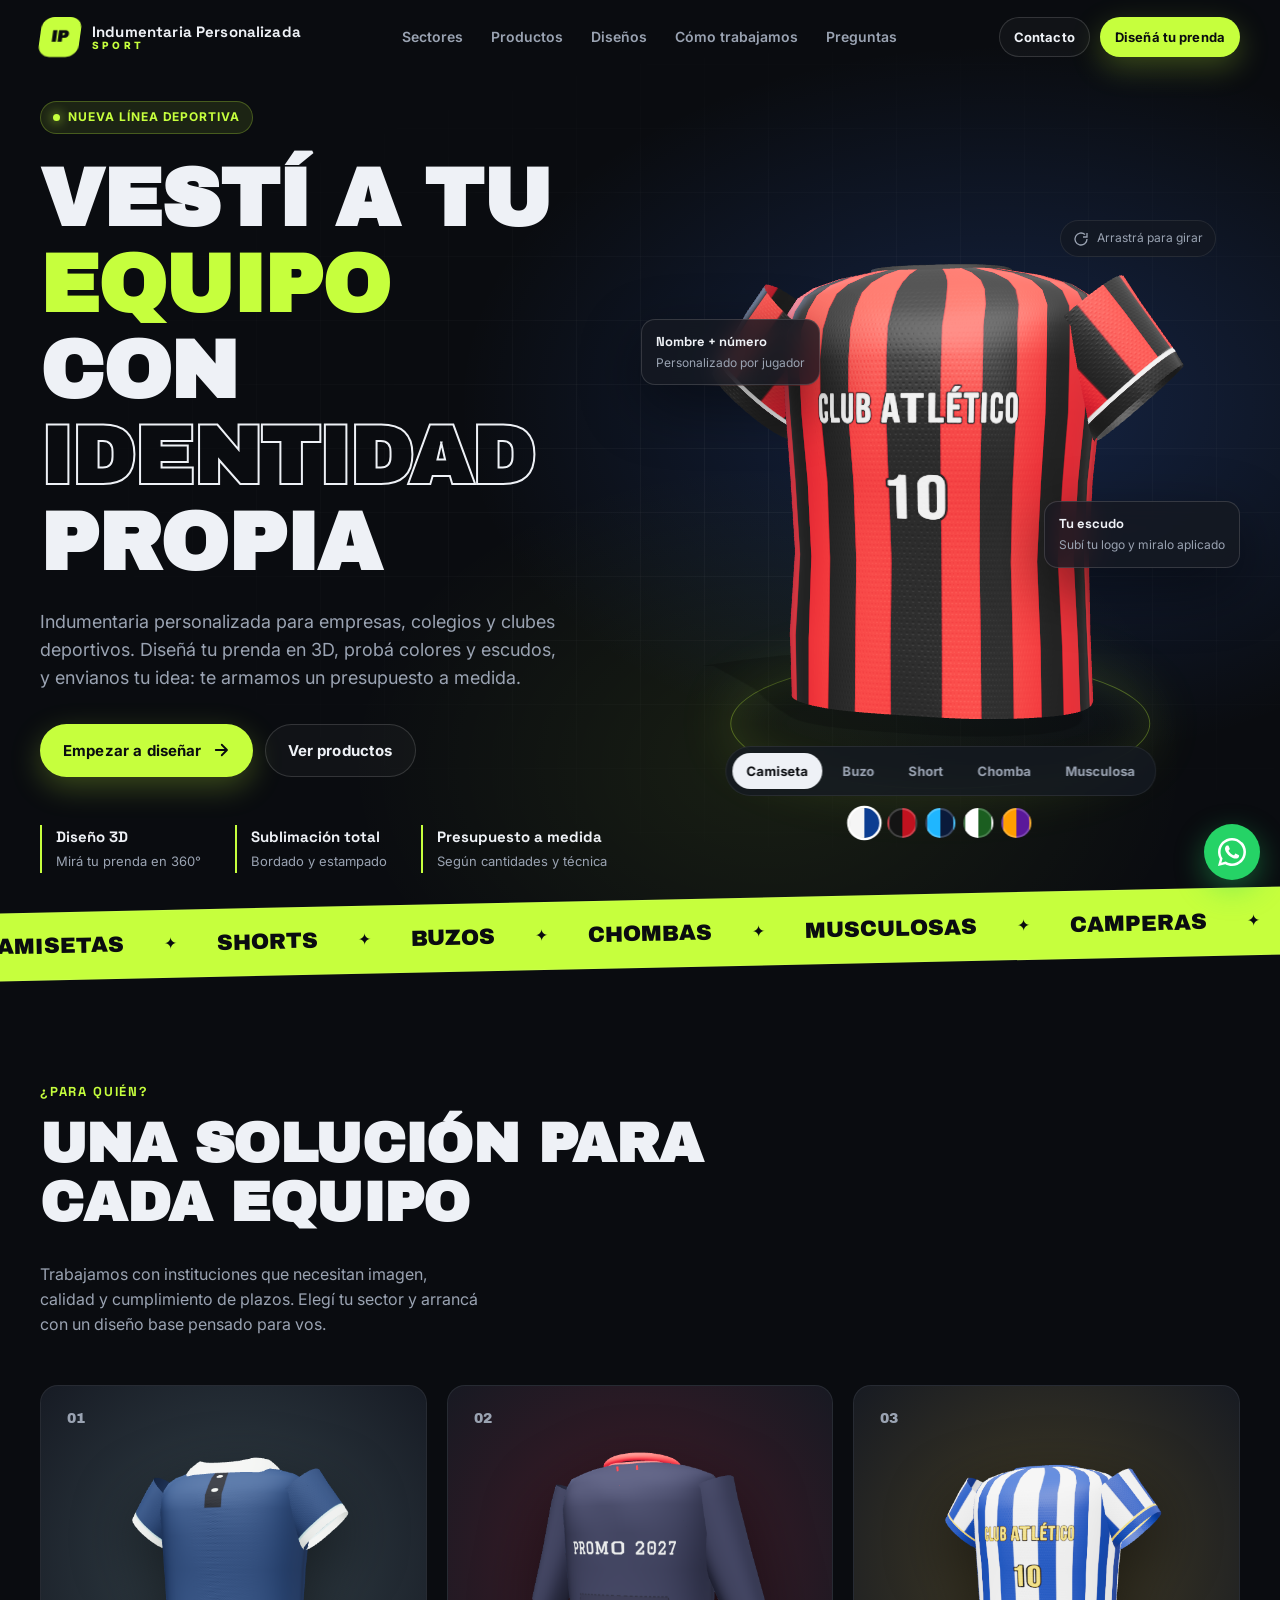
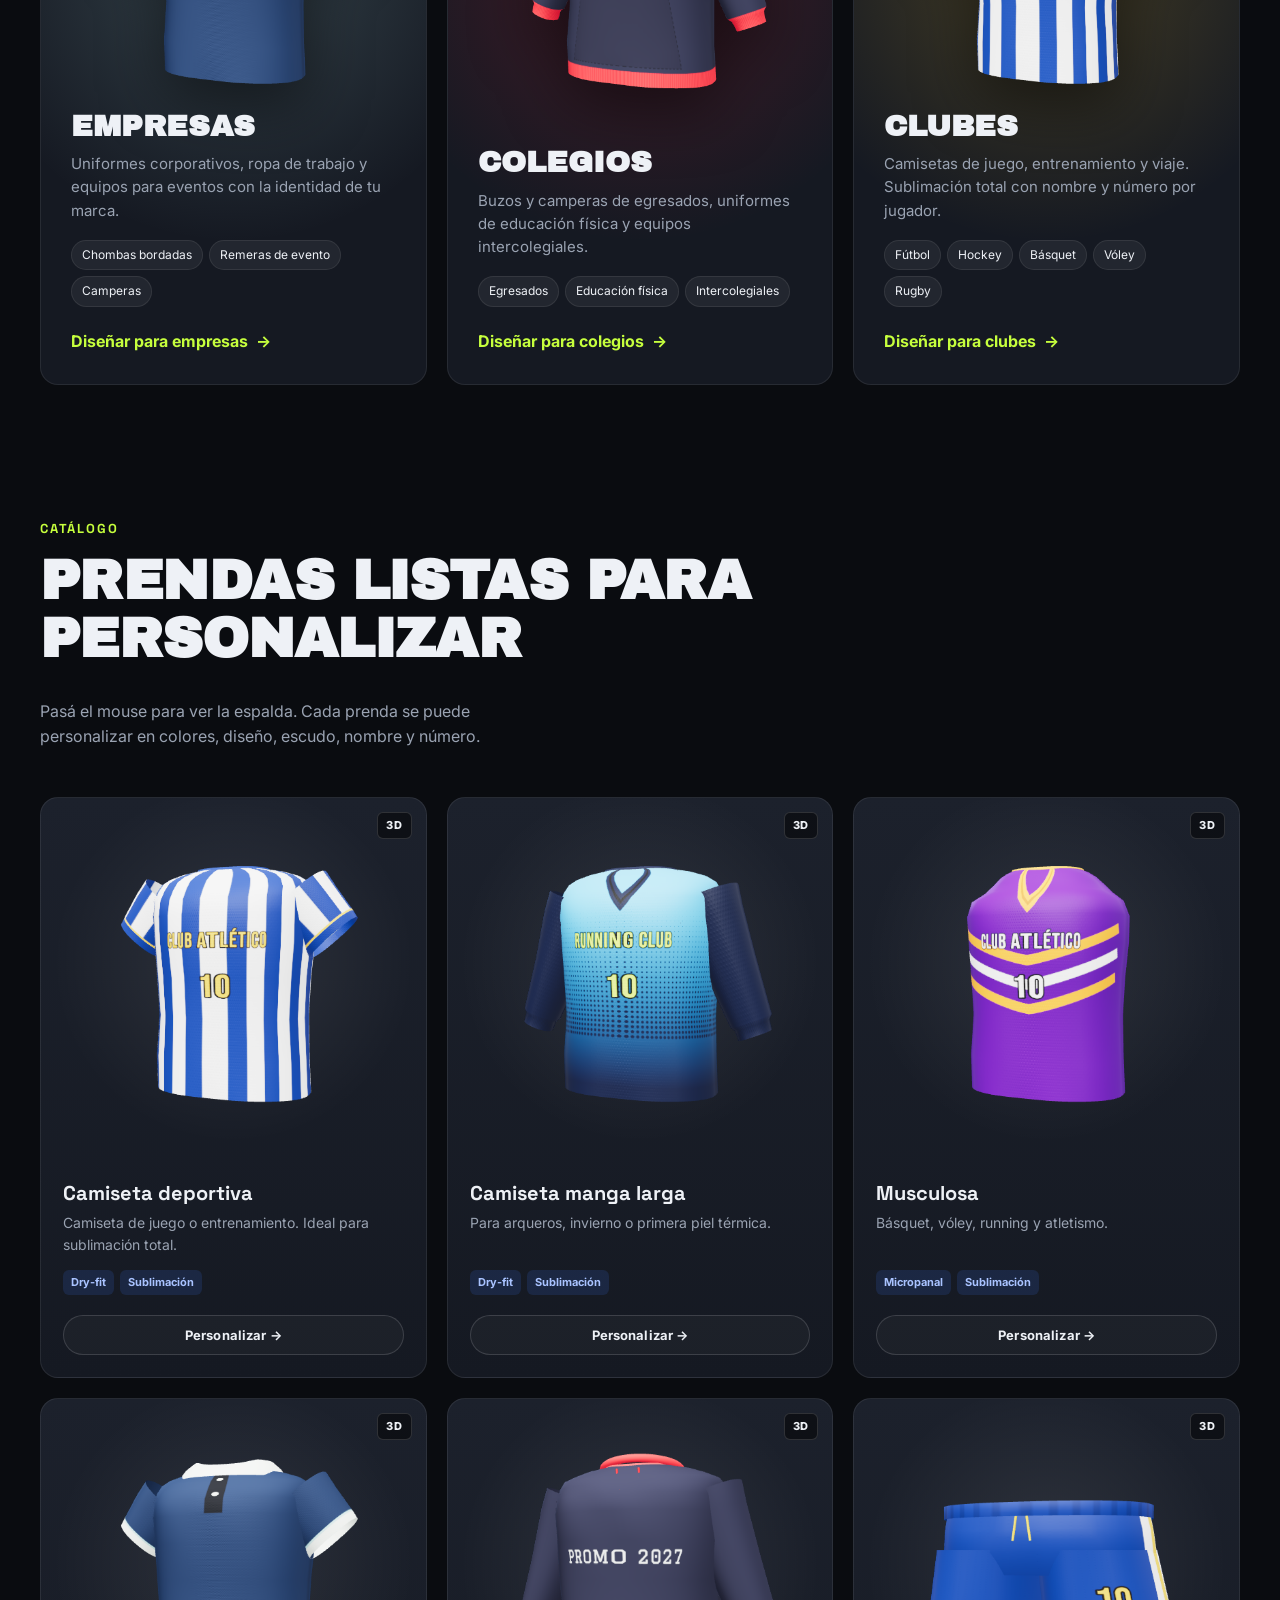
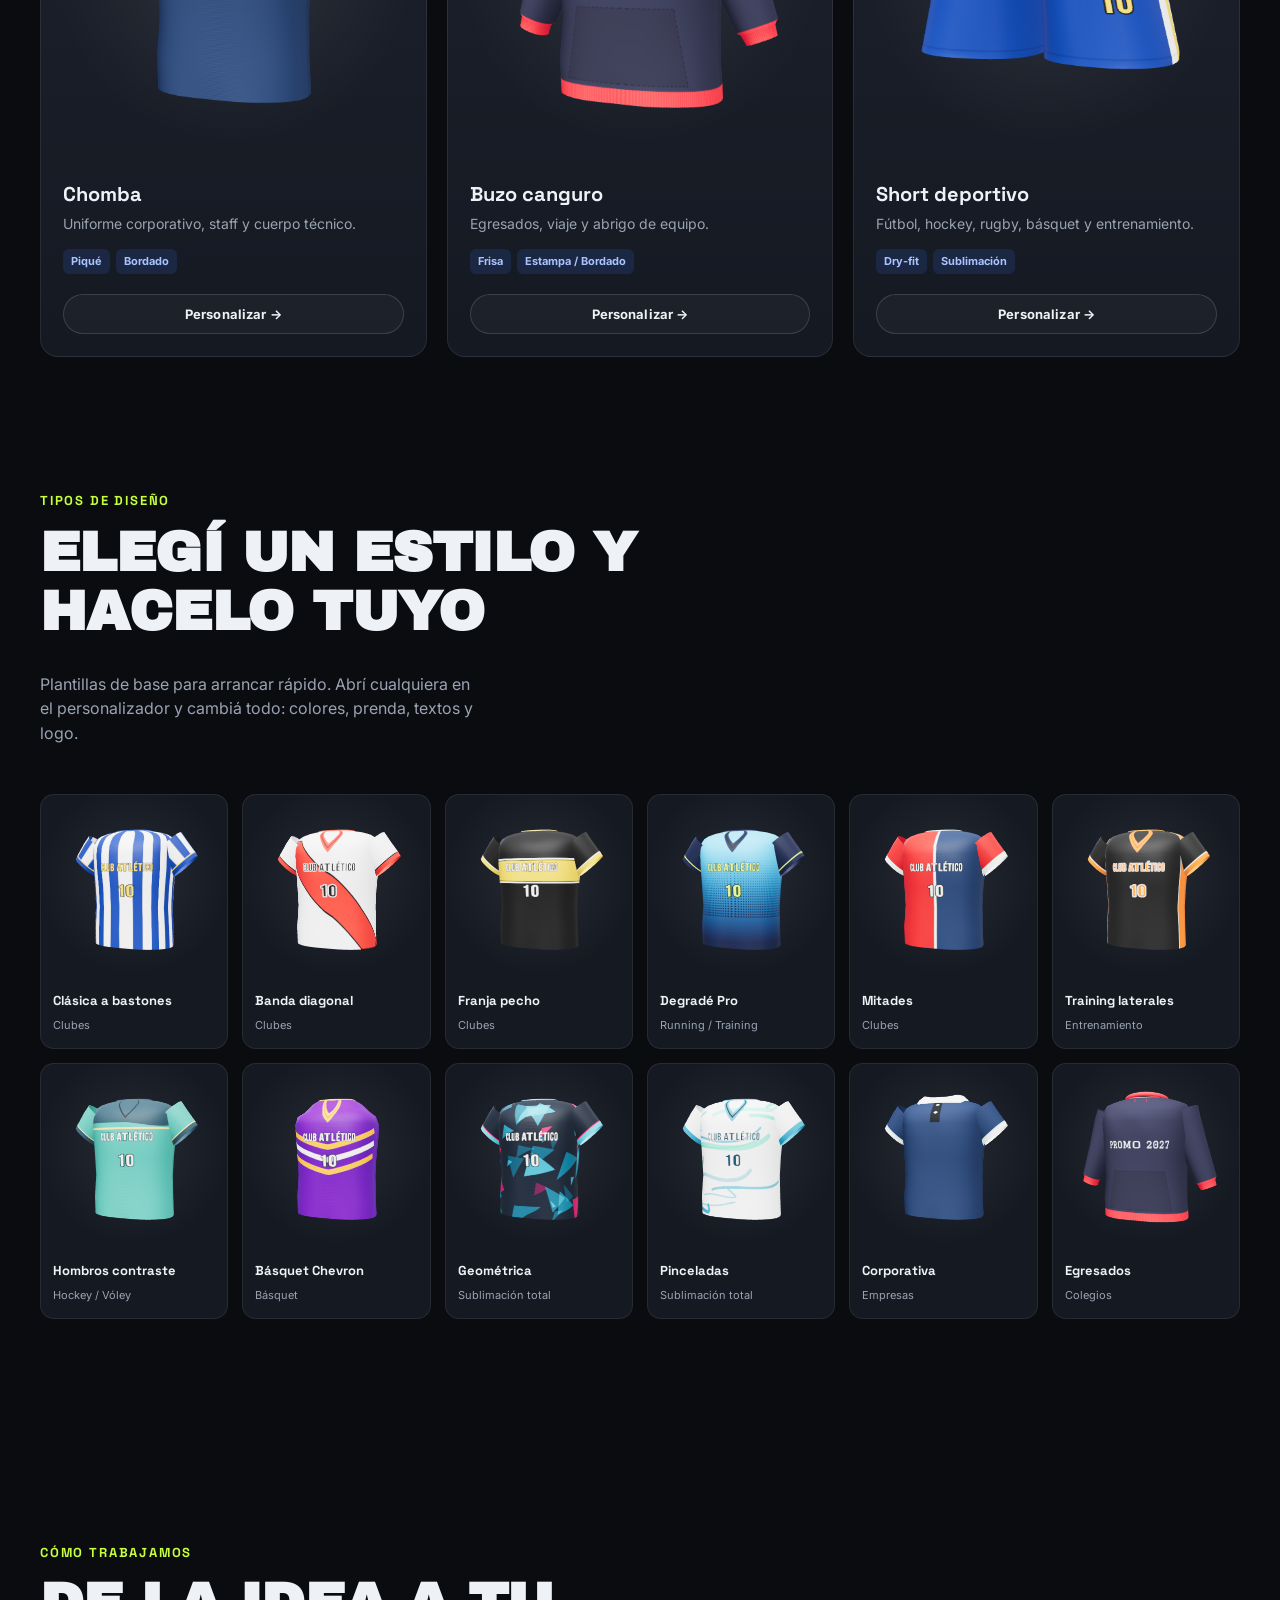
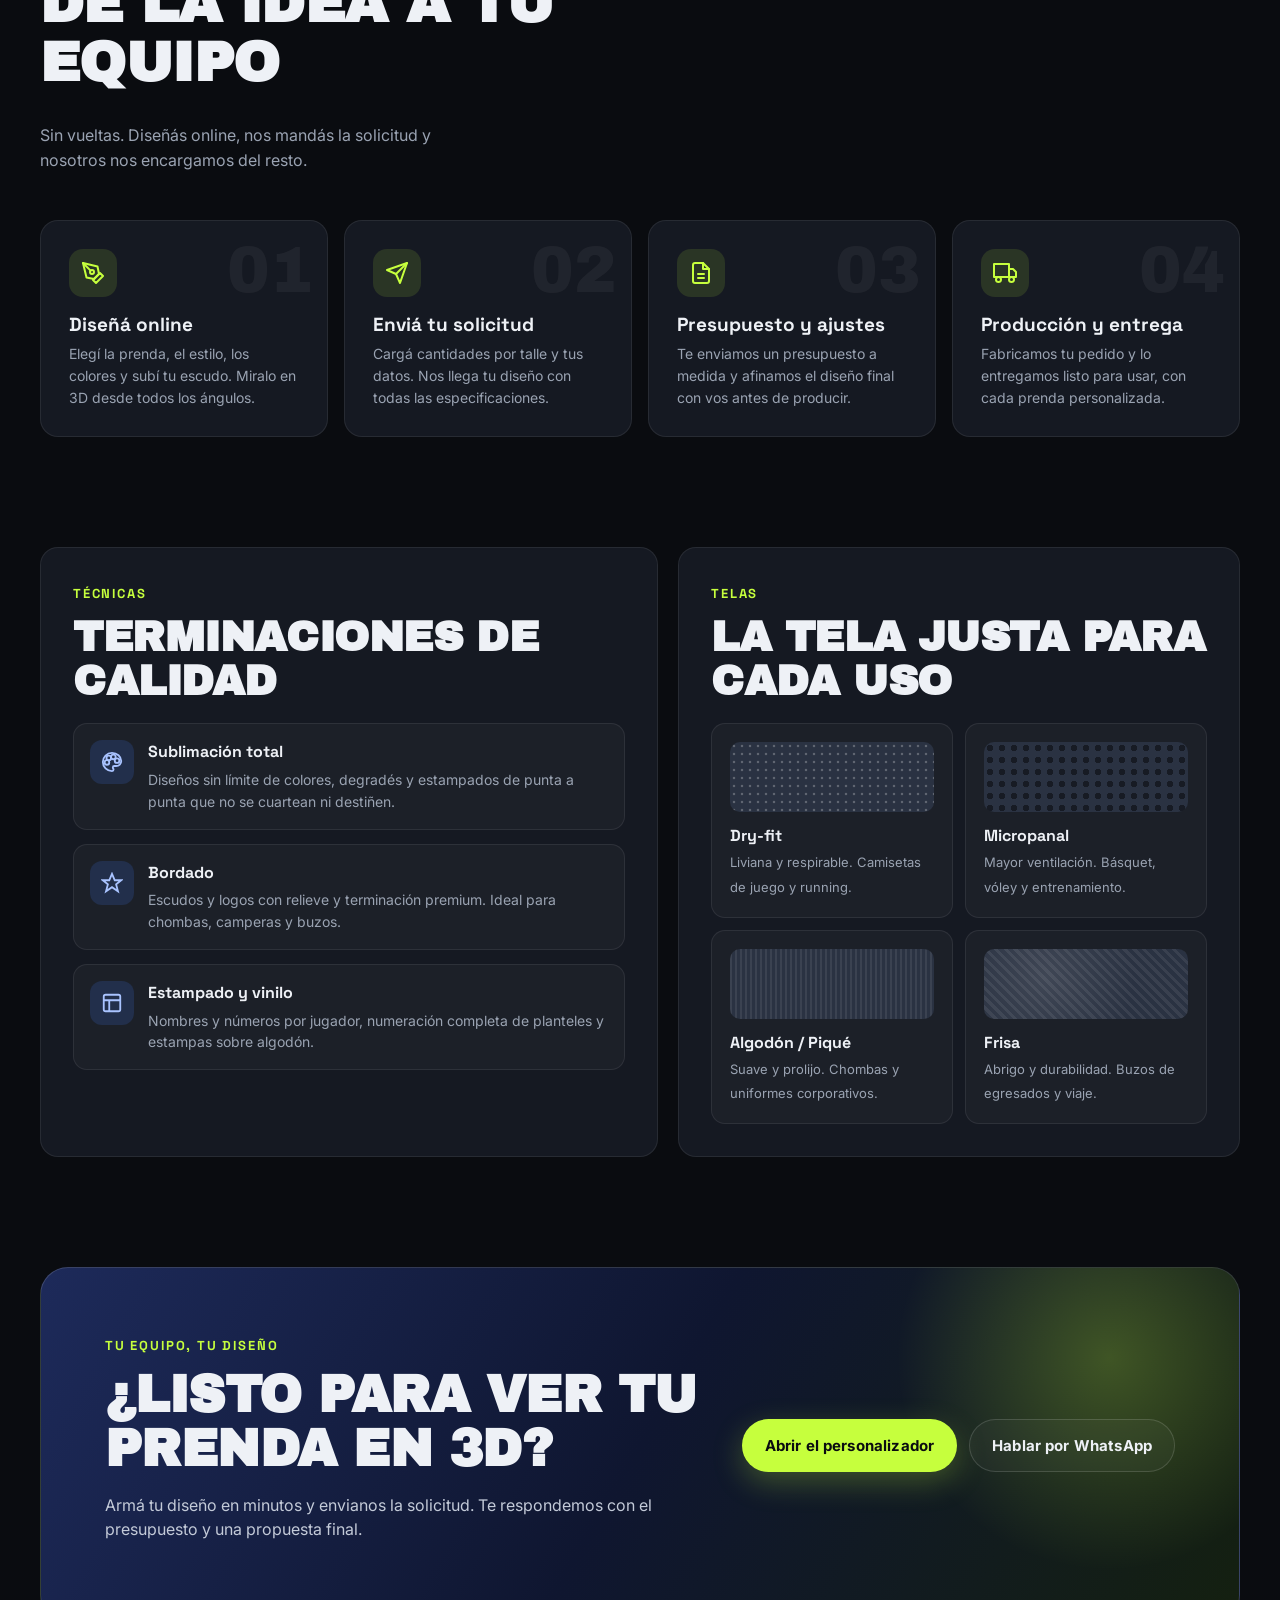
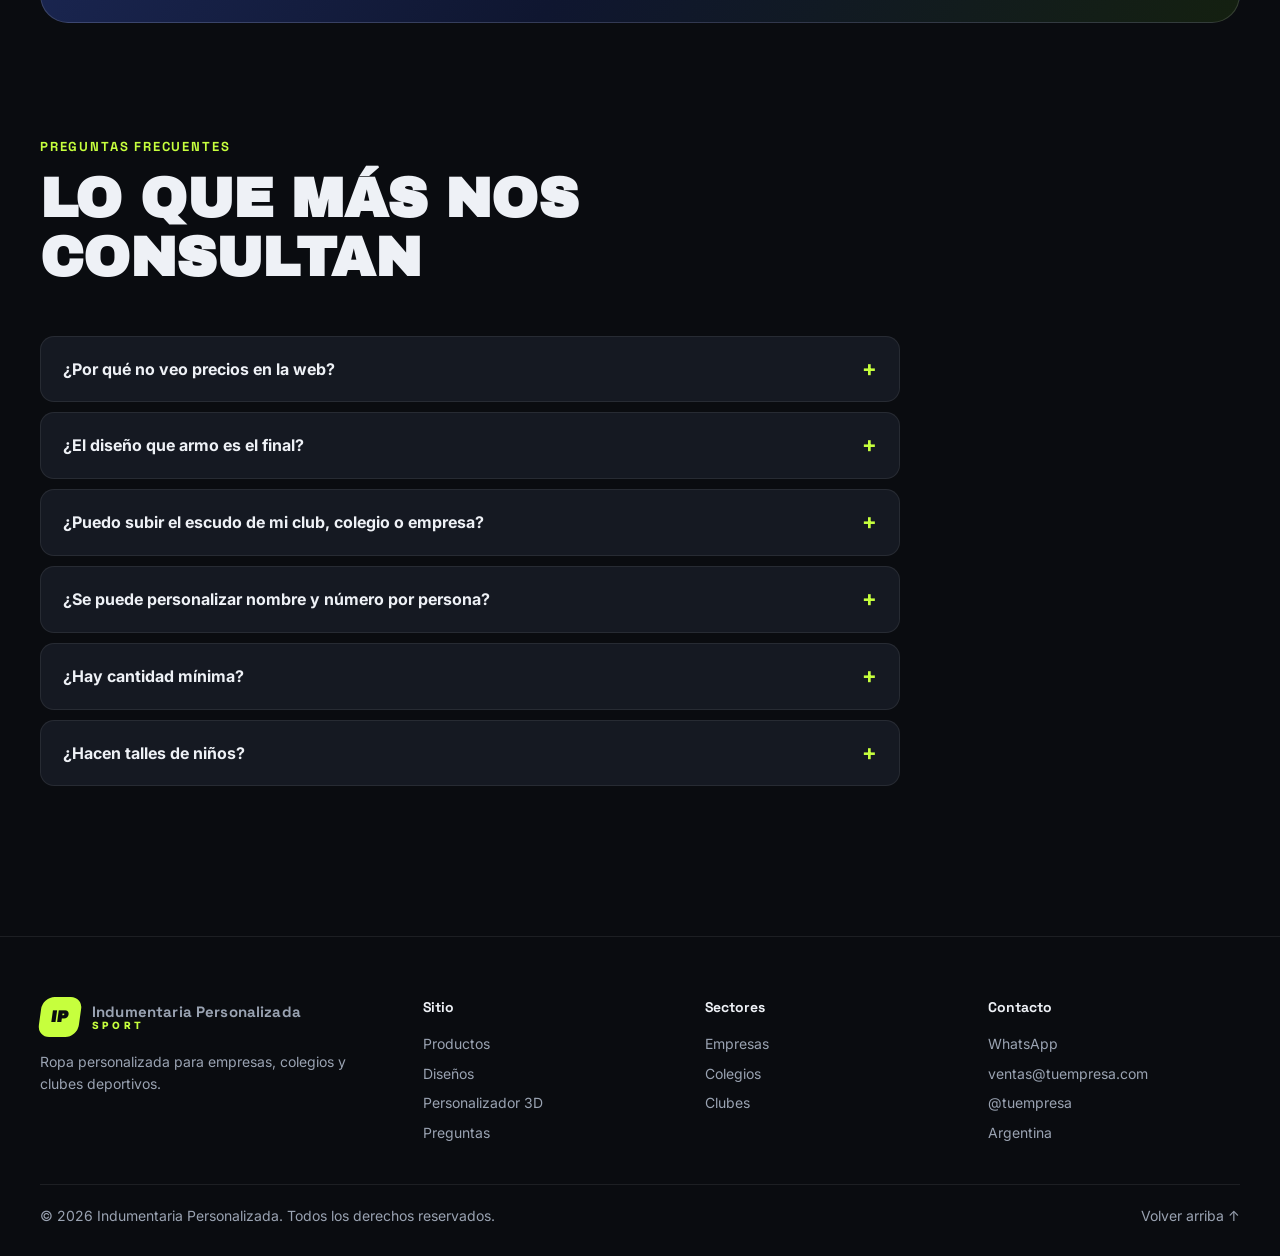
==== index.html @ b4f195c6 "Sitio web con catálogo 3D y personalizador de prendas - Portada con prenda 3D interactiva, sectores " ====
<!doctype html>
<html lang="es">
<head>
  <meta charset="utf-8">
  <meta name="viewport" content="width=device-width, initial-scale=1, viewport-fit=cover">
  <title>Indumentaria Personalizada | Ropa deportiva y corporativa a medida</title>
  <meta name="description" content="Indumentaria personalizada para empresas, colegios y clubes deportivos. Diseñá tu prenda en 3D y pedí tu presupuesto.">
  <meta name="theme-color" content="#0a0c10">
  <link rel="preconnect" href="https://fonts.googleapis.com">
  <link rel="preconnect" href="https://fonts.gstatic.com" crossorigin>
  <link href="https://fonts.googleapis.com/css2?family=Archivo+Black&family=Bebas+Neue&family=Graduate&family=Inter:wght@400;500;600;700;800&family=Playfair+Display:wght@800&family=Space+Grotesk:wght@500;700&display=swap" rel="stylesheet">
  <link rel="stylesheet" href="css/styles.css">
  <script type="importmap">
    { "imports": { "three": "./vendor/three/three.module.min.js", "three/addons/": "./vendor/three/addons/" } }
  </script>
</head>
<body>

<header class="site-header" id="top">
  <div class="container nav">
    <a href="index.html" class="brand" aria-label="Inicio">
      <span class="brand-mark" data-cfg="marcaCorta">IP</span>
      <span class="brand-text"><strong data-cfg="marca">Indumentaria Personalizada</strong><span data-cfg="linea">SPORT</span></span>
    </a>
    <nav class="nav-links" aria-label="Principal">
      <a href="#sectores">Sectores</a>
      <a href="#productos">Productos</a>
      <a href="#disenos">Diseños</a>
      <a href="#proceso">Cómo trabajamos</a>
      <a href="#faq">Preguntas</a>
    </nav>
    <div class="nav-cta">
      <a class="btn btn-ghost btn-sm" data-cfg="whatsapp-link" target="_blank" rel="noopener">Contacto</a>
      <a class="btn btn-primary btn-sm" href="personalizar.html">Diseñá tu prenda</a>
    </div>
  </div>
</header>

<main>
  <!-- HERO -->
  <section class="hero">
    <div class="container hero-grid">
      <div class="reveal">
        <span class="tag"><span class="dot"></span> Nueva línea deportiva</span>
        <h1 class="h-display">Vestí a tu <span class="hl">equipo</span> con <span class="stroke">identidad</span> propia</h1>
        <p class="lead">Indumentaria personalizada para empresas, colegios y clubes deportivos. Diseñá tu prenda en 3D, probá colores y escudos, y envianos tu idea: te armamos un presupuesto a medida.</p>
        <div class="hero-actions">
          <a class="btn btn-primary" href="personalizar.html">
            Empezar a diseñar
            <svg viewBox="0 0 24 24" fill="none" stroke="currentColor" stroke-width="2.4" stroke-linecap="round" stroke-linejoin="round"><path d="M5 12h14M13 5l7 7-7 7"/></svg>
          </a>
          <a class="btn btn-ghost" href="#productos">Ver productos</a>
        </div>
        <div class="hero-stats">
          <div><strong>Diseño 3D</strong><span>Mirá tu prenda en 360°</span></div>
          <div><strong>Sublimación total</strong><span>Bordado y estampado</span></div>
          <div><strong>Presupuesto a medida</strong><span>Según cantidades y técnica</span></div>
        </div>
      </div>

      <div class="stage reveal">
        <div class="stage-ring"></div>
        <div class="stage-canvas" id="heroStage" aria-label="Prenda en 3D. Arrastrá para girarla."></div>
        <div class="stage-hint">
          <svg width="16" height="16" viewBox="0 0 24 24" fill="none" stroke="currentColor" stroke-width="2"><path d="M21 12a9 9 0 1 1-3-6.7"/><path d="M21 3v6h-6"/></svg>
          Arrastrá para girar
        </div>
        <div class="float-card fc1"><strong>Nombre + número</strong><span>Personalizado por jugador</span></div>
        <div class="float-card fc2"><strong>Tu escudo</strong><span>Subí tu logo y miralo aplicado</span></div>
        <div class="stage-ui">
          <div class="chip-row" id="heroChips" role="tablist" aria-label="Prenda"></div>
          <div class="swatch-row" id="heroSwatches" aria-label="Combinaciones de color"></div>
        </div>
      </div>
    </div>
  </section>

  <div class="marquee" aria-hidden="true">
    <div class="marquee-track">
      <span>Camisetas</span><span>Shorts</span><span>Buzos</span><span>Chombas</span><span>Musculosas</span><span>Camperas</span><span>Uniformes</span><span>Egresados</span>
      <span>Camisetas</span><span>Shorts</span><span>Buzos</span><span>Chombas</span><span>Musculosas</span><span>Camperas</span><span>Uniformes</span><span>Egresados</span>
    </div>
  </div>

  <!-- SECTORES -->
  <section class="section" id="sectores">
    <div class="container">
      <div class="section-head reveal">
        <div>
          <span class="eyebrow">¿Para quién?</span>
          <h2 class="h-display">Una solución para cada equipo</h2>
        </div>
        <p>Trabajamos con instituciones que necesitan imagen, calidad y cumplimiento de plazos. Elegí tu sector y arrancá con un diseño base pensado para vos.</p>
      </div>
      <div class="sectors">
        <a class="sector reveal" href="personalizar.html?sector=empresa" style="--glow: rgba(168,218,220,.22)">
          <span class="num">01</span>
          <div class="sector-img" data-thumb="corporativa"></div>
          <h3>Empresas</h3>
          <p>Uniformes corporativos, ropa de trabajo y equipos para eventos con la identidad de tu marca.</p>
          <ul><li>Chombas bordadas</li><li>Remeras de evento</li><li>Camperas</li></ul>
          <span class="link">Diseñar para empresas</span>
        </a>
        <a class="sector reveal" href="personalizar.html?sector=colegio" style="--glow: rgba(239,35,60,.22)">
          <span class="num">02</span>
          <div class="sector-img" data-thumb="egresados"></div>
          <h3>Colegios</h3>
          <p>Buzos y camperas de egresados, uniformes de educación física y equipos intercolegiales.</p>
          <ul><li>Egresados</li><li>Educación física</li><li>Intercolegiales</li></ul>
          <span class="link">Diseñar para colegios</span>
        </a>
        <a class="sector reveal" href="personalizar.html?sector=club" style="--glow: rgba(242,194,48,.22)">
          <span class="num">03</span>
          <div class="sector-img" data-thumb="clasica"></div>
          <h3>Clubes</h3>
          <p>Camisetas de juego, entrenamiento y viaje. Sublimación total con nombre y número por jugador.</p>
          <ul><li>Fútbol</li><li>Hockey</li><li>Básquet</li><li>Vóley</li><li>Rugby</li></ul>
          <span class="link">Diseñar para clubes</span>
        </a>
      </div>
    </div>
  </section>

  <!-- PRODUCTOS -->
  <section class="section" id="productos" style="padding-top: 20px">
    <div class="container">
      <div class="section-head reveal">
        <div>
          <span class="eyebrow">Catálogo</span>
          <h2 class="h-display">Prendas listas para personalizar</h2>
        </div>
        <p>Pasá el mouse para ver la espalda. Cada prenda se puede personalizar en colores, diseño, escudo, nombre y número.</p>
      </div>
      <div class="products" id="productGrid"></div>
    </div>
  </section>

  <!-- DISEÑOS -->
  <section class="section" id="disenos" style="padding-top: 20px">
    <div class="container">
      <div class="section-head reveal">
        <div>
          <span class="eyebrow">Tipos de diseño</span>
          <h2 class="h-display">Elegí un estilo y hacelo tuyo</h2>
        </div>
        <p>Plantillas de base para arrancar rápido. Abrí cualquiera en el personalizador y cambiá todo: colores, prenda, textos y logo.</p>
      </div>
      <div class="templates" id="templateGrid"></div>
    </div>
  </section>

  <!-- PROCESO -->
  <section class="section" id="proceso">
    <div class="container">
      <div class="section-head reveal">
        <div>
          <span class="eyebrow">Cómo trabajamos</span>
          <h2 class="h-display">De la idea a tu equipo</h2>
        </div>
        <p>Sin vueltas. Diseñás online, nos mandás la solicitud y nosotros nos encargamos del resto.</p>
      </div>
      <div class="steps">
        <div class="step reveal">
          <div class="icon"><svg viewBox="0 0 24 24" fill="none" stroke="currentColor" stroke-width="2" stroke-linecap="round" stroke-linejoin="round"><path d="M12 19l7-7 3 3-7 7-3-3z"/><path d="M18 13l-1.5-7.5L2 2l3.5 14.5L13 18l5-5z"/><path d="M2 2l7.586 7.586"/><circle cx="11" cy="11" r="2"/></svg></div>
          <h3>Diseñá online</h3>
          <p>Elegí la prenda, el estilo, los colores y subí tu escudo. Miralo en 3D desde todos los ángulos.</p>
        </div>
        <div class="step reveal">
          <div class="icon"><svg viewBox="0 0 24 24" fill="none" stroke="currentColor" stroke-width="2" stroke-linecap="round" stroke-linejoin="round"><path d="M22 2L11 13"/><path d="M22 2l-7 20-4-9-9-4 20-7z"/></svg></div>
          <h3>Enviá tu solicitud</h3>
          <p>Cargá cantidades por talle y tus datos. Nos llega tu diseño con todas las especificaciones.</p>
        </div>
        <div class="step reveal">
          <div class="icon"><svg viewBox="0 0 24 24" fill="none" stroke="currentColor" stroke-width="2" stroke-linecap="round" stroke-linejoin="round"><path d="M14 2H6a2 2 0 0 0-2 2v16a2 2 0 0 0 2 2h12a2 2 0 0 0 2-2V8z"/><path d="M14 2v6h6M9 13h6M9 17h6"/></svg></div>
          <h3>Presupuesto y ajustes</h3>
          <p>Te enviamos un presupuesto a medida y afinamos el diseño final con vos antes de producir.</p>
        </div>
        <div class="step reveal">
          <div class="icon"><svg viewBox="0 0 24 24" fill="none" stroke="currentColor" stroke-width="2" stroke-linecap="round" stroke-linejoin="round"><rect x="1" y="3" width="15" height="13"/><path d="M16 8h4l3 3v5h-7V8z"/><circle cx="5.5" cy="18.5" r="2.5"/><circle cx="18.5" cy="18.5" r="2.5"/></svg></div>
          <h3>Producción y entrega</h3>
          <p>Fabricamos tu pedido y lo entregamos listo para usar, con cada prenda personalizada.</p>
        </div>
      </div>
    </div>
  </section>

  <!-- TÉCNICAS -->
  <section class="section" style="padding-top: 0">
    <div class="container tech">
      <div class="tech-card reveal">
        <span class="eyebrow">Técnicas</span>
        <h2 class="h-display" style="font-size: clamp(28px,3.4vw,42px); margin-top: 10px">Terminaciones de calidad</h2>
        <div class="tech-list">
          <div class="tech-item">
            <div class="ic"><svg width="22" height="22" viewBox="0 0 24 24" fill="none" stroke="currentColor" stroke-width="2"><circle cx="13.5" cy="6.5" r="2.5"/><circle cx="17.5" cy="10.5" r="2.5"/><circle cx="8.5" cy="7.5" r="2.5"/><circle cx="6.5" cy="12.5" r="2.5"/><path d="M12 2C6.5 2 2 6.5 2 12s4.5 10 10 10c.9 0 1.7-.8 1.7-1.7 0-.4-.2-.8-.4-1.1-.3-.3-.4-.7-.4-1.1 0-.9.8-1.7 1.7-1.7h2c3 0 5.5-2.5 5.5-5.5C22 6 17.5 2 12 2z"/></svg></div>
            <div><h4>Sublimación total</h4><p>Diseños sin límite de colores, degradés y estampados de punta a punta que no se cuartean ni destiñen.</p></div>
          </div>
          <div class="tech-item">
            <div class="ic"><svg width="22" height="22" viewBox="0 0 24 24" fill="none" stroke="currentColor" stroke-width="2"><path d="M12 2l3 7h7l-5.5 4.5 2 7.5L12 16.5 5.5 21l2-7.5L2 9h7z"/></svg></div>
            <div><h4>Bordado</h4><p>Escudos y logos con relieve y terminación premium. Ideal para chombas, camperas y buzos.</p></div>
          </div>
          <div class="tech-item">
            <div class="ic"><svg width="22" height="22" viewBox="0 0 24 24" fill="none" stroke="currentColor" stroke-width="2"><rect x="3" y="3" width="18" height="18" rx="2"/><path d="M3 9h18M9 21V9"/></svg></div>
            <div><h4>Estampado y vinilo</h4><p>Nombres y números por jugador, numeración completa de planteles y estampas sobre algodón.</p></div>
          </div>
        </div>
      </div>
      <div class="tech-card reveal">
        <span class="eyebrow">Telas</span>
        <h2 class="h-display" style="font-size: clamp(28px,3.4vw,42px); margin-top: 10px">La tela justa para cada uso</h2>
        <div class="fabrics">
          <div class="fabric"><div class="fx fx-dry"></div><strong>Dry-fit</strong><span>Liviana y respirable. Camisetas de juego y running.</span></div>
          <div class="fabric"><div class="fx fx-mp"></div><strong>Micropanal</strong><span>Mayor ventilación. Básquet, vóley y entrenamiento.</span></div>
          <div class="fabric"><div class="fx fx-alg"></div><strong>Algodón / Piqué</strong><span>Suave y prolijo. Chombas y uniformes corporativos.</span></div>
          <div class="fabric"><div class="fx fx-fri"></div><strong>Frisa</strong><span>Abrigo y durabilidad. Buzos de egresados y viaje.</span></div>
        </div>
      </div>
    </div>
  </section>

  <!-- CTA -->
  <section class="section" style="padding-top: 0">
    <div class="container">
      <div class="cta reveal">
        <div>
          <span class="eyebrow">Tu equipo, tu diseño</span>
          <h2 class="h-display" style="margin: 12px 0">¿Listo para ver tu prenda en 3D?</h2>
          <p>Armá tu diseño en minutos y envianos la solicitud. Te respondemos con el presupuesto y una propuesta final.</p>
        </div>
        <div class="cta-actions">
          <a class="btn btn-primary" href="personalizar.html">Abrir el personalizador</a>
          <a class="btn btn-ghost" data-cfg="whatsapp-link" target="_blank" rel="noopener">Hablar por WhatsApp</a>
        </div>
      </div>
    </div>
  </section>

  <!-- FAQ -->
  <section class="section" id="faq" style="padding-top: 0">
    <div class="container">
      <div class="section-head reveal">
        <div>
          <span class="eyebrow">Preguntas frecuentes</span>
          <h2 class="h-display">Lo que más nos consultan</h2>
        </div>
      </div>
      <div class="faq reveal">
        <details><summary>¿Por qué no veo precios en la web?</summary><p>Cada pedido es distinto: el valor depende de la prenda, la tela, la técnica (sublimación, bordado o estampa), la cantidad y los plazos. Por eso armamos un presupuesto a medida con la información que nos mandás desde el personalizador.</p></details>
        <details><summary>¿El diseño que armo es el final?</summary><p>Es una referencia visual para que veas la idea y nos la transmitas. Antes de producir, nuestro equipo prepara el diseño final y lo revisás con nosotros.</p></details>
        <details><summary>¿Puedo subir el escudo de mi club, colegio o empresa?</summary><p>Sí. Podés subir tu logo en PNG, JPG o SVG para verlo aplicado. Si tenés el archivo vectorial, envialo después junto con la solicitud para la mejor calidad.</p></details>
        <details><summary>¿Se puede personalizar nombre y número por persona?</summary><p>Sí. En la solicitud indicá las cantidades por talle y, si necesitás nombres y números individuales, contanos en los comentarios y te pedimos la lista completa.</p></details>
        <details><summary>¿Hay cantidad mínima?</summary><p>Depende de la prenda y la técnica elegida. Lo detallamos en el presupuesto según tu pedido.</p></details>
        <details><summary>¿Hacen talles de niños?</summary><p>Sí, en el personalizador podés cargar cantidades en talles infantiles y de adulto.</p></details>
      </div>
    </div>
  </section>
</main>

<footer class="site-footer">
  <div class="container">
    <div class="footer-grid">
      <div>
        <a href="index.html" class="brand" style="margin-bottom: 14px">
          <span class="brand-mark" data-cfg="marcaCorta">IP</span>
          <span class="brand-text"><strong data-cfg="marca">Indumentaria Personalizada</strong><span data-cfg="linea">SPORT</span></span>
        </a>
        <p style="max-width: 34ch">Ropa personalizada para empresas, colegios y clubes deportivos.</p>
      </div>
      <div>
        <h4>Sitio</h4>
        <ul><li><a href="#productos">Productos</a></li><li><a href="#disenos">Diseños</a></li><li><a href="personalizar.html">Personalizador 3D</a></li><li><a href="#faq">Preguntas</a></li></ul>
      </div>
      <div>
        <h4>Sectores</h4>
        <ul><li><a href="personalizar.html?sector=empresa">Empresas</a></li><li><a href="personalizar.html?sector=colegio">Colegios</a></li><li><a href="personalizar.html?sector=club">Clubes</a></li></ul>
      </div>
      <div>
        <h4>Contacto</h4>
        <ul>
          <li><a data-cfg="whatsapp-link" target="_blank" rel="noopener">WhatsApp</a></li>
          <li><a data-cfg="email-link"></a></li>
          <li><a data-cfg="instagram-link" target="_blank" rel="noopener"></a></li>
          <li data-cfg="ciudad"></li>
        </ul>
      </div>
    </div>
    <div class="footer-bottom">
      <span>© <span data-cfg="year"></span> <span data-cfg="marca"></span>. Todos los derechos reservados.</span>
      <a href="#top">Volver arriba ↑</a>
    </div>
  </div>
</footer>

<a class="wa-float" data-cfg="whatsapp-link" target="_blank" rel="noopener" aria-label="Escribinos por WhatsApp">
  <svg viewBox="0 0 24 24" fill="currentColor"><path d="M17.5 14.4c-.3-.1-1.8-.9-2-1-.3-.1-.5-.1-.7.1-.2.3-.8 1-.9 1.2-.2.2-.3.2-.6.1-.3-.1-1.3-.5-2.4-1.5-.9-.8-1.5-1.8-1.7-2.1-.2-.3 0-.5.1-.6l.4-.5c.1-.2.2-.3.3-.5.1-.2 0-.4 0-.5l-.9-2.2c-.2-.6-.5-.5-.7-.5h-.6c-.2 0-.5.1-.8.4-.3.3-1 1-1 2.5s1.1 2.9 1.2 3.1c.1.2 2.1 3.2 5.1 4.5.7.3 1.3.5 1.7.6.7.2 1.4.2 1.9.1.6-.1 1.8-.7 2-1.4.2-.7.2-1.3.2-1.4-.1-.1-.3-.2-.6-.3zM12 21.8c-1.8 0-3.5-.5-5-1.4l-.4-.2-3.7 1 1-3.6-.2-.4c-1-1.6-1.5-3.4-1.5-5.2 0-5.4 4.4-9.8 9.8-9.8 2.6 0 5.1 1 6.9 2.9 1.8 1.8 2.9 4.3 2.9 6.9 0 5.4-4.4 9.8-9.8 9.8zm8.4-18.2C18.2 1.3 15.2 0 12 0 5.4 0 0 5.4 0 12c0 2.1.6 4.2 1.6 6L0 24l6.2-1.6c1.8 1 3.8 1.5 5.8 1.5 6.6 0 12-5.4 12-12 0-3.2-1.2-6.2-3.5-8.4z"/></svg>
</a>

<script type="module" src="js/home.js"></script>
</body>
</html>
---- css/styles.css ----
/* =========================================================================
   Indumentaria Personalizada — estilos
   ========================================================================= */
:root {
  --bg: #0a0c10;
  --bg-2: #10131a;
  --surface: #151922;
  --surface-2: #1c212c;
  --line: rgba(255, 255, 255, 0.08);
  --line-2: rgba(255, 255, 255, 0.14);
  --text: #eef1f6;
  --muted: #9aa3b2;
  --accent: #c6ff3d;
  --accent-ink: #0a0c10;
  --blue: #3d7bff;
  --radius: 18px;
  --radius-sm: 10px;
  --shadow: 0 20px 60px rgba(0, 0, 0, 0.45);
  --font: 'Inter', system-ui, -apple-system, Segoe UI, Roboto, sans-serif;
  --display: 'Archivo Black', 'Inter', sans-serif;
  --grot: 'Space Grotesk', 'Inter', sans-serif;
  color-scheme: dark;
}

* { box-sizing: border-box; }
html { scroll-behavior: smooth; }
body {
  margin: 0;
  font-family: var(--font);
  background: var(--bg);
  color: var(--text);
  font-size: 16px;
  line-height: 1.55;
  -webkit-font-smoothing: antialiased;
}
img { max-width: 100%; display: block; }
a { color: inherit; text-decoration: none; }
button { font: inherit; color: inherit; cursor: pointer; }
input, select, textarea { font: inherit; color: inherit; }
:focus-visible { outline: 2px solid var(--accent); outline-offset: 3px; border-radius: 6px; }

.container { width: min(1200px, 100% - 40px); margin-inline: auto; }

/* ---------- Botones ---------- */
.btn {
  display: inline-flex; align-items: center; justify-content: center; gap: 10px;
  padding: 14px 22px; border-radius: 999px; border: 1px solid transparent;
  font-weight: 700; font-size: 15px; letter-spacing: 0.01em;
  transition: transform .2s ease, background .2s ease, border-color .2s ease, box-shadow .2s;
  white-space: nowrap;
}
.btn:hover { transform: translateY(-2px); }
.btn-primary { background: var(--accent); color: var(--accent-ink); box-shadow: 0 10px 30px rgba(198, 255, 61, 0.25); }
.btn-primary:hover { box-shadow: 0 14px 40px rgba(198, 255, 61, 0.38); }
.btn-ghost { border-color: var(--line-2); background: rgba(255, 255, 255, 0.03); }
.btn-ghost:hover { border-color: rgba(255, 255, 255, 0.35); }
.btn-sm { padding: 9px 14px; font-size: 13px; }
.btn-block { width: 100%; }
.btn svg { width: 18px; height: 18px; }

.tag {
  display: inline-flex; align-items: center; gap: 8px;
  padding: 6px 12px; border-radius: 999px; font-size: 12px; font-weight: 700;
  letter-spacing: .08em; text-transform: uppercase;
  background: rgba(198, 255, 61, 0.1); color: var(--accent); border: 1px solid rgba(198, 255, 61, 0.25);
}
.tag .dot { width: 7px; height: 7px; border-radius: 50%; background: var(--accent); box-shadow: 0 0 12px var(--accent); }

.eyebrow { font-family: var(--grot); font-weight: 700; letter-spacing: .14em; text-transform: uppercase; font-size: 13px; color: var(--accent); }
h1, h2, h3 { margin: 0; line-height: 1.05; }
.h-display { font-family: var(--display); text-transform: uppercase; letter-spacing: -0.01em; }
.section { padding: 110px 0; position: relative; }
.section-head { display: flex; justify-content: space-between; align-items: end; gap: 30px; margin-bottom: 48px; flex-wrap: wrap; }
.section-head h2 { font-size: clamp(32px, 4.4vw, 56px); margin-top: 12px; max-width: 20ch; }
.section-head p { color: var(--muted); max-width: 44ch; margin: 0; }

/* ---------- Header ---------- */
.site-header {
  position: fixed; inset: 0 0 auto 0; z-index: 50;
  transition: background .3s, border-color .3s, backdrop-filter .3s;
  border-bottom: 1px solid transparent;
}
.site-header.scrolled { background: rgba(10, 12, 16, 0.78); backdrop-filter: blur(14px); border-color: var(--line); }
.nav { display: flex; align-items: center; justify-content: space-between; height: 74px; gap: 20px; }
.brand { display: flex; align-items: center; gap: 12px; font-weight: 800; }
.brand-mark {
  width: 40px; height: 40px; border-radius: 12px; display: grid; place-items: center;
  background: var(--accent); color: var(--accent-ink); font-family: var(--display); font-size: 16px;
  transform: skewX(-8deg);
}
.brand-text { display: flex; flex-direction: column; line-height: 1.05; }
.brand-text strong { font-family: var(--grot); font-size: 15px; letter-spacing: .01em; }
.brand-text span { font-size: 10px; letter-spacing: .32em; color: var(--accent); font-weight: 800; }
.nav-links { display: flex; gap: 28px; font-size: 14px; font-weight: 600; color: var(--muted); }
.nav-links a { transition: color .2s; }
.nav-links a:hover { color: var(--text); }
.nav-cta { display: flex; gap: 10px; align-items: center; }
.menu-btn { display: none; background: none; border: 1px solid var(--line-2); border-radius: 10px; width: 42px; height: 42px; }

/* ---------- Hero ---------- */
.hero {
  min-height: 100vh; padding-top: 74px; position: relative; overflow: hidden;
  display: flex; align-items: center;
  background:
    radial-gradient(900px 600px at 78% 45%, rgba(61, 123, 255, 0.22), transparent 60%),
    radial-gradient(700px 500px at 60% 85%, rgba(198, 255, 61, 0.08), transparent 60%),
    var(--bg);
}
.hero::before {
  content: ''; position: absolute; inset: 0; pointer-events: none;
  background-image: linear-gradient(var(--line) 1px, transparent 1px), linear-gradient(90deg, var(--line) 1px, transparent 1px);
  background-size: 64px 64px; mask-image: radial-gradient(ellipse at 65% 50%, #000 10%, transparent 70%);
  opacity: .5;
}
.hero-grid { display: grid; grid-template-columns: 1fr 1.05fr; gap: 30px; align-items: center; position: relative; }
.hero h1 { font-size: clamp(44px, 6.4vw, 92px); margin: 22px 0; }
.hero h1 .stroke { -webkit-text-stroke: 2px var(--text); color: transparent; }
.hero h1 .hl { color: var(--accent); }
.hero p.lead { font-size: 18px; color: var(--muted); max-width: 48ch; margin: 0 0 32px; }
.hero-actions { display: flex; gap: 12px; flex-wrap: wrap; }
.hero-stats { display: flex; gap: 34px; margin-top: 48px; flex-wrap: wrap; }
.hero-stats div { border-left: 2px solid var(--accent); padding-left: 14px; }
.hero-stats strong { display: block; font-family: var(--grot); font-size: 15px; }
.hero-stats span { color: var(--muted); font-size: 13px; }

.stage { position: relative; height: min(78vh, 720px); min-height: 460px; }
.stage-canvas { position: absolute; inset: 0; cursor: grab; }
.stage-canvas:active { cursor: grabbing; }
.stage-ring {
  position: absolute; left: 50%; bottom: 7%; width: 70%; aspect-ratio: 3.2; transform: translateX(-50%);
  border-radius: 50%; border: 1px solid rgba(198, 255, 61, 0.35);
  box-shadow: 0 0 60px rgba(198, 255, 61, 0.15), inset 0 0 40px rgba(198, 255, 61, 0.1);
  pointer-events: none;
}
.stage-ui {
  position: absolute; left: 50%; bottom: 0; transform: translateX(-50%);
  display: flex; flex-direction: column; align-items: center; gap: 12px; width: 100%;
}
.chip-row { display: flex; gap: 6px; flex-wrap: wrap; justify-content: center; padding: 6px; border-radius: 999px; background: rgba(21, 25, 34, 0.8); border: 1px solid var(--line); backdrop-filter: blur(10px); }
.chip { border: 0; background: transparent; padding: 8px 14px; border-radius: 999px; font-size: 13px; font-weight: 700; color: var(--muted); transition: .2s; }
.chip:hover { color: var(--text); }
.chip.active { background: var(--text); color: var(--bg); }
.swatch-row { display: flex; gap: 8px; }
.swatch-row button {
  width: 30px; height: 30px; border-radius: 50%; border: 2px solid rgba(255, 255, 255, 0.2);
  background: conic-gradient(var(--c1) 0 50%, var(--c2) 0 100%); transition: transform .2s;
}
.swatch-row button:hover, .swatch-row button.active { transform: scale(1.15); border-color: #fff; }
.stage-hint { position: absolute; top: 12%; right: 4%; font-size: 12px; color: var(--muted); display: flex; gap: 8px; align-items: center; background: rgba(21, 25, 34, 0.7); padding: 8px 12px; border-radius: 999px; border: 1px solid var(--line); }
.float-card {
  position: absolute; background: rgba(21, 25, 34, 0.82); border: 1px solid var(--line-2); backdrop-filter: blur(12px);
  border-radius: 14px; padding: 12px 14px; font-size: 13px; box-shadow: var(--shadow);
  animation: floaty 6s ease-in-out infinite;
}
.float-card strong { display: block; font-family: var(--grot); }
.float-card span { color: var(--muted); font-size: 12px; }
.float-card.fc1 { top: 26%; left: 0; }
.float-card.fc2 { top: 52%; right: 0; animation-delay: -3s; }
@keyframes floaty { 50% { transform: translateY(-10px); } }

/* ---------- Marquee ---------- */
.marquee { border-block: 1px solid var(--line); background: var(--accent); color: var(--accent-ink); overflow: hidden; transform: rotate(-1.2deg); margin: 0 -20px; }
.marquee-track { display: flex; gap: 40px; padding: 16px 0; width: max-content; animation: marquee 28s linear infinite; font-family: var(--display); font-size: 22px; text-transform: uppercase; }
.marquee-track span { display: inline-flex; align-items: center; gap: 40px; }
.marquee-track span::after { content: '✦'; font-size: 16px; }
@keyframes marquee { to { transform: translateX(-50%); } }

/* ---------- Sectores ---------- */
.sectors { display: grid; grid-template-columns: repeat(3, 1fr); gap: 20px; }
.sector {
  position: relative; border-radius: var(--radius); overflow: hidden; padding: 30px; min-height: 600px;
  background: var(--surface); border: 1px solid var(--line);
  display: flex; flex-direction: column; justify-content: flex-end; isolation: isolate;
  transition: transform .35s ease, border-color .35s;
}
.sector:hover { transform: translateY(-6px); border-color: var(--line-2); }
.sector .sector-img { position: absolute; top: 40px; left: 0; right: 0; height: 290px; z-index: -1; display: flex; align-items: center; justify-content: center; }
.sector .sector-img img { height: 100%; width: auto; max-width: 90%; object-fit: contain; transition: transform .6s ease; filter: drop-shadow(0 20px 30px rgba(0,0,0,.5)); }
.sector:hover .sector-img img { transform: scale(1.06) rotate(-2deg); }
.sector::before { content: ''; position: absolute; inset: 0; z-index: -2; background: radial-gradient(circle at 50% 30%, var(--glow, rgba(61,123,255,.25)), transparent 60%); }
.sector .num { position: absolute; top: 22px; left: 26px; font-family: var(--display); font-size: 14px; color: var(--muted); }
.sector h3 { font-family: var(--display); font-size: 30px; text-transform: uppercase; }
.sector p { color: var(--muted); font-size: 15px; margin: 10px 0 18px; }
.sector ul { list-style: none; padding: 0; margin: 0 0 22px; display: flex; flex-wrap: wrap; gap: 6px; }
.sector li { font-size: 12px; padding: 5px 10px; border-radius: 999px; background: rgba(255,255,255,.06); border: 1px solid var(--line); }
.sector .link { font-weight: 700; color: var(--accent); display: inline-flex; gap: 8px; align-items: center; }
.sector .link::after { content: '→'; transition: transform .2s; }
.sector:hover .link::after { transform: translateX(4px); }

/* ---------- Productos ---------- */
.products { display: grid; grid-template-columns: repeat(3, 1fr); gap: 20px; }
.product {
  background: linear-gradient(180deg, var(--surface-2), var(--surface)); border: 1px solid var(--line);
  border-radius: var(--radius); overflow: hidden; display: flex; flex-direction: column; transition: transform .3s, border-color .3s;
}
.product:hover { transform: translateY(-5px); border-color: var(--line-2); }
.product-media { aspect-ratio: 1 / 0.95; display: grid; place-items: center; position: relative; background: radial-gradient(circle at 50% 45%, rgba(255,255,255,.09), transparent 65%); }
.product-media img { width: 78%; height: 92%; object-fit: contain; transition: opacity .4s, transform .5s ease; }
.product-media img.back { position: absolute; opacity: 0; }
.product:hover .product-media img.front { opacity: 0; }
.product:hover .product-media img.back { opacity: 1; transform: scale(1.03); }
.product-media .badge3d { position: absolute; top: 14px; right: 14px; font-size: 11px; font-weight: 800; padding: 4px 8px; border-radius: 6px; background: rgba(0,0,0,.5); border: 1px solid var(--line-2); letter-spacing: .08em; }
.product-body { padding: 20px 22px 22px; display: flex; flex-direction: column; gap: 8px; flex: 1; }
.product-body h3 { font-family: var(--grot); font-size: 20px; }
.product-body p { margin: 0; color: var(--muted); font-size: 14px; flex: 1; }
.product-tags { display: flex; gap: 6px; flex-wrap: wrap; margin: 6px 0 12px; }
.product-tags span { font-size: 11px; font-weight: 700; padding: 4px 8px; border-radius: 6px; background: rgba(61,123,255,.14); color: #a9c3ff; }
.skeleton { background: linear-gradient(90deg, rgba(255,255,255,.04), rgba(255,255,255,.09), rgba(255,255,255,.04)); background-size: 200% 100%; animation: sk 1.4s infinite; border-radius: 12px; width: 70%; height: 80%; }
@keyframes sk { to { background-position: -200% 0; } }

/* ---------- Plantillas ---------- */
.templates { display: grid; grid-template-columns: repeat(6, 1fr); gap: 14px; }
.tpl {
  background: var(--surface); border: 1px solid var(--line); border-radius: 14px; overflow: hidden; text-align: left; padding: 0;
  transition: transform .25s, border-color .25s;
}
.tpl:hover { transform: translateY(-4px); border-color: var(--accent); }
.tpl .tpl-img { aspect-ratio: 1; display: grid; place-items: center; background: radial-gradient(circle at 50% 45%, rgba(255,255,255,.08), transparent 70%); }
.tpl .tpl-img img { width: 86%; height: 86%; object-fit: contain; }
.tpl .tpl-info { padding: 10px 12px 12px; }
.tpl strong { display: block; font-size: 13px; font-family: var(--grot); }
.tpl span { font-size: 11px; color: var(--muted); }

/* ---------- Proceso ---------- */
.steps { display: grid; grid-template-columns: repeat(4, 1fr); gap: 16px; counter-reset: step; }
.step { padding: 28px; border-radius: var(--radius); background: var(--surface); border: 1px solid var(--line); position: relative; overflow: hidden; }
.step::before { counter-increment: step; content: '0' counter(step); font-family: var(--display); font-size: 64px; color: rgba(255,255,255,.05); position: absolute; right: 14px; top: 0; }
.step .icon { width: 48px; height: 48px; border-radius: 14px; display: grid; place-items: center; background: rgba(198,255,61,.12); color: var(--accent); margin-bottom: 18px; }
.step .icon svg { width: 24px; height: 24px; }
.step h3 { font-family: var(--grot); font-size: 19px; margin-bottom: 8px; }
.step p { color: var(--muted); font-size: 14px; margin: 0; }

/* ---------- Técnicas ---------- */
.tech { display: grid; grid-template-columns: 1.1fr 1fr; gap: 20px; }
.tech-card { border-radius: var(--radius); border: 1px solid var(--line); background: var(--surface); padding: 32px; }
.tech-list { display: grid; gap: 14px; margin-top: 20px; }
.tech-item { display: grid; grid-template-columns: 44px 1fr; gap: 14px; align-items: start; padding: 16px; border-radius: 14px; background: rgba(255,255,255,.03); border: 1px solid var(--line); }
.tech-item .ic { width: 44px; height: 44px; border-radius: 12px; display: grid; place-items: center; background: rgba(61,123,255,.16); color: #a9c3ff; }
.tech-item h4 { margin: 0 0 4px; font-family: var(--grot); font-size: 16px; }
.tech-item p { margin: 0; color: var(--muted); font-size: 14px; }
.fabrics { display: grid; grid-template-columns: 1fr 1fr; gap: 12px; margin-top: 20px; }
.fabric { padding: 18px; border-radius: 14px; border: 1px solid var(--line); background: rgba(255,255,255,.03); }
.fabric .fx { height: 70px; border-radius: 10px; margin-bottom: 12px; background-color: #2a3242; }
.fabric strong { font-family: var(--grot); display: block; }
.fabric span { font-size: 13px; color: var(--muted); }
.fx-dry { background-image: radial-gradient(circle, rgba(255,255,255,.25) 1.4px, transparent 1.6px); background-size: 8px 8px; }
.fx-mp { background-image: radial-gradient(circle, rgba(0,0,0,.45) 3px, transparent 3.4px); background-size: 12px 12px; }
.fx-alg { background-image: repeating-linear-gradient(90deg, rgba(255,255,255,.08) 0 2px, transparent 2px 5px); }
.fx-fri { background-image: repeating-linear-gradient(45deg, rgba(255,255,255,.07) 0 3px, transparent 3px 7px), radial-gradient(circle at 30% 40%, rgba(255,255,255,.1), transparent 60%); }

/* ---------- CTA ---------- */
.cta {
  border-radius: 28px; padding: 64px; position: relative; overflow: hidden;
  background: linear-gradient(120deg, #1d2a5a, #0f1630 50%, #142010);
  border: 1px solid var(--line-2); display: grid; grid-template-columns: 1.4fr 1fr; gap: 30px; align-items: center;
}
.cta::after { content: ''; position: absolute; width: 500px; height: 500px; right: -120px; top: -160px; background: radial-gradient(circle, rgba(198,255,61,.25), transparent 60%); }
.cta h2 { font-size: clamp(30px, 4vw, 52px); }
.cta p { color: #c3cad8; }
.cta-actions { display: flex; gap: 12px; flex-wrap: wrap; justify-content: flex-end; position: relative; z-index: 1; }

/* ---------- FAQ ---------- */
.faq { display: grid; gap: 10px; max-width: 860px; }
.faq details { border: 1px solid var(--line); border-radius: 14px; background: var(--surface); padding: 0 22px; }
.faq summary { cursor: pointer; padding: 20px 0; font-weight: 700; list-style: none; display: flex; justify-content: space-between; gap: 20px; }
.faq summary::after { content: '+'; color: var(--accent); font-size: 22px; line-height: 1; transition: transform .2s; }
.faq details[open] summary::after { transform: rotate(45deg); }
.faq details p { color: var(--muted); margin: 0 0 20px; }

/* ---------- Footer ---------- */
.site-footer { border-top: 1px solid var(--line); padding: 60px 0 30px; margin-top: 40px; color: var(--muted); font-size: 14px; }
.footer-grid { display: grid; grid-template-columns: 1.4fr 1fr 1fr 1fr; gap: 30px; }
.footer-grid h4 { color: var(--text); font-family: var(--grot); margin: 0 0 14px; }
.footer-grid ul { list-style: none; padding: 0; margin: 0; display: grid; gap: 8px; }
.footer-grid a:hover { color: var(--text); }
.footer-bottom { display: flex; justify-content: space-between; margin-top: 40px; padding-top: 20px; border-top: 1px solid var(--line); flex-wrap: wrap; gap: 10px; }

.wa-float {
  position: fixed; right: 20px; bottom: 20px; z-index: 60; width: 56px; height: 56px; border-radius: 50%;
  background: #25d366; display: grid; place-items: center; box-shadow: 0 10px 30px rgba(37, 211, 102, .4); transition: transform .2s;
}
.wa-float:hover { transform: scale(1.08); }
.wa-float svg { width: 28px; height: 28px; color: #fff; }

/* Animación de aparición */
.reveal { opacity: 0; transform: translateY(30px); transition: opacity .8s ease, transform .8s ease; }
.reveal.in { opacity: 1; transform: none; }

/* =========================================================================
   PERSONALIZADOR (dashboard)
   ========================================================================= */
.app { height: 100vh; height: 100dvh; display: grid; grid-template-rows: 64px 1fr; overflow: hidden; }
.app-bar { display: flex; align-items: center; justify-content: space-between; padding: 0 18px; border-bottom: 1px solid var(--line); background: var(--bg-2); gap: 14px; }
.app-bar .brand-mark { width: 34px; height: 34px; font-size: 13px; border-radius: 10px; }
.app-bar-mid { display: flex; align-items: center; gap: 8px; font-size: 13px; color: var(--muted); }
.app-bar-mid input { background: transparent; border: 1px solid transparent; border-radius: 8px; padding: 6px 10px; font-weight: 700; color: var(--text); width: 220px; }
.app-bar-mid input:hover, .app-bar-mid input:focus { border-color: var(--line-2); outline: none; }
.app-bar-actions { display: flex; gap: 8px; align-items: center; }
.cart-btn { position: relative; }
.cart-count { position: absolute; top: -6px; right: -6px; min-width: 20px; height: 20px; border-radius: 10px; background: var(--accent); color: var(--accent-ink); font-size: 11px; font-weight: 800; display: grid; place-items: center; padding: 0 5px; }
.cart-count:empty, .cart-count[data-n="0"] { display: none; }

.workspace { display: grid; grid-template-columns: 72px 340px 1fr 320px; min-height: 0; }
.rail { border-right: 1px solid var(--line); background: var(--bg-2); display: flex; flex-direction: column; padding: 10px 8px; gap: 6px; }
.rail button {
  border: 0; background: transparent; border-radius: 12px; padding: 10px 4px; display: flex; flex-direction: column; align-items: center; gap: 4px;
  font-size: 10.5px; font-weight: 700; color: var(--muted); transition: .2s;
}
.rail button svg { width: 22px; height: 22px; }
.rail button:hover { color: var(--text); background: rgba(255,255,255,.04); }
.rail button.active { color: var(--accent-ink); background: var(--accent); }

.panel { border-right: 1px solid var(--line); background: var(--bg); overflow-y: auto; padding: 22px 20px 40px; }
.panel-section { display: none; }
.panel-section.active { display: block; animation: fadeIn .3s ease; }
@keyframes fadeIn { from { opacity: 0; transform: translateX(-6px); } }
.panel h2 { font-family: var(--grot); font-size: 20px; margin-bottom: 4px; }
.panel .sub { color: var(--muted); font-size: 13px; margin: 0 0 18px; }
.group { margin-bottom: 24px; }
.group-label { font-size: 11px; text-transform: uppercase; letter-spacing: .12em; font-weight: 800; color: var(--muted); margin-bottom: 10px; display: flex; justify-content: space-between; align-items: center; }

.opt-grid { display: grid; grid-template-columns: repeat(2, 1fr); gap: 8px; }
.opt-grid.cols-3 { grid-template-columns: repeat(3, 1fr); }
.opt {
  border: 1px solid var(--line); background: var(--surface); border-radius: 12px; padding: 10px; text-align: center;
  font-size: 12px; font-weight: 700; color: var(--muted); transition: .2s; display: flex; flex-direction: column; align-items: center; gap: 6px;
}
.opt:hover { border-color: var(--line-2); color: var(--text); }
.opt.active { border-color: var(--accent); color: var(--text); box-shadow: inset 0 0 0 1px var(--accent); background: rgba(198,255,61,.06); }
.opt img { width: 100%; aspect-ratio: 1; object-fit: contain; }
.opt .pat { width: 100%; aspect-ratio: 1.3; border-radius: 8px; border: 1px solid var(--line); }

.color-rows { display: grid; gap: 10px; }
.color-row { display: grid; grid-template-columns: 1fr auto; align-items: center; gap: 10px; padding: 8px 10px; border-radius: 12px; background: var(--surface); border: 1px solid var(--line); }
.color-row label { font-size: 13px; font-weight: 600; }
.color-row .cr-right { display: flex; align-items: center; gap: 8px; }
.color-row code { font-size: 11px; color: var(--muted); text-transform: uppercase; }
.color-input { width: 34px; height: 34px; border-radius: 9px; border: 2px solid var(--line-2); padding: 0; background: none; cursor: pointer; overflow: hidden; }
.color-input::-webkit-color-swatch-wrapper { padding: 0; }
.color-input::-webkit-color-swatch { border: 0; border-radius: 6px; }
.color-input::-moz-color-swatch { border: 0; border-radius: 6px; }
.color-row.active { border-color: var(--accent); }
.swatches { display: grid; grid-template-columns: repeat(8, 1fr); gap: 6px; margin-top: 12px; }
.swatches button { aspect-ratio: 1; border-radius: 8px; border: 1px solid rgba(255,255,255,.15); transition: transform .15s; }
.swatches button:hover { transform: scale(1.12); }
.palettes { display: grid; grid-template-columns: repeat(5, 1fr); gap: 8px; }
.palettes button { height: 34px; border-radius: 9px; border: 1px solid var(--line-2); background: linear-gradient(90deg, var(--a) 0 45%, var(--b) 45% 80%, var(--c) 80%); transition: transform .15s; }
.palettes button:hover { transform: translateY(-2px); }

.field { display: grid; gap: 6px; margin-bottom: 12px; }
.field label { font-size: 12px; font-weight: 700; color: var(--muted); }
.input, .select, .textarea {
  width: 100%; background: var(--surface); border: 1px solid var(--line-2); border-radius: 10px; padding: 11px 12px; font-size: 14px; transition: border-color .2s;
}
.input:focus, .select:focus, .textarea:focus { border-color: var(--accent); outline: none; }
.textarea { min-height: 90px; resize: vertical; }
.row2 { display: grid; grid-template-columns: 1fr 1fr; gap: 10px; }
.toggle { display: flex; align-items: center; justify-content: space-between; gap: 10px; font-size: 13px; font-weight: 600; padding: 8px 0; }
.switch { position: relative; width: 42px; height: 24px; flex: none; }
.switch input { opacity: 0; width: 0; height: 0; }
.switch span { position: absolute; inset: 0; border-radius: 999px; background: var(--surface-2); border: 1px solid var(--line-2); transition: .2s; cursor: pointer; }
.switch span::before { content: ''; position: absolute; width: 18px; height: 18px; top: 2px; left: 2px; border-radius: 50%; background: var(--muted); transition: .2s; }
.switch input:checked + span { background: var(--accent); }
.switch input:checked + span::before { transform: translateX(18px); background: var(--accent-ink); }

.seg { display: flex; background: var(--surface); border: 1px solid var(--line); border-radius: 10px; padding: 3px; }
.seg button { flex: 1; border: 0; background: transparent; padding: 8px; font-size: 12px; font-weight: 700; color: var(--muted); border-radius: 8px; }
.seg button.active { background: var(--surface-2); color: var(--text); box-shadow: 0 1px 0 rgba(255,255,255,.06) inset; }

.drop {
  border: 1.5px dashed var(--line-2); border-radius: 14px; padding: 22px; text-align: center; color: var(--muted); font-size: 13px; cursor: pointer; transition: .2s;
  display: grid; place-items: center; gap: 8px;
}
.drop:hover, .drop.over { border-color: var(--accent); color: var(--text); background: rgba(198,255,61,.04); }
.drop svg { width: 28px; height: 28px; }
.logo-preview { display: flex; align-items: center; gap: 12px; padding: 10px; border-radius: 12px; background: var(--surface); border: 1px solid var(--line); }
.logo-preview img { width: 56px; height: 56px; object-fit: contain; background: repeating-conic-gradient(#2a2f3a 0 25%, #1f232c 0 50%) 0 0 / 12px 12px; border-radius: 8px; }
.range { width: 100%; accent-color: var(--accent); }

/* Visor central */
.viewer {
  position: relative; min-height: 0; overflow: hidden;
  background:
    radial-gradient(60% 55% at 50% 45%, #2b3242 0%, #161a23 55%, #0d1015 100%);
}
.viewer::after { content: ''; position: absolute; inset: 0; pointer-events: none; background-image: radial-gradient(rgba(255,255,255,.05) 1px, transparent 1px); background-size: 22px 22px; mask-image: radial-gradient(circle at 50% 50%, transparent 30%, #000 80%); }
.viewer-canvas { position: absolute; inset: 0; cursor: grab; }
.viewer-canvas:active { cursor: grabbing; }
.viewer-top { position: absolute; top: 16px; left: 16px; right: 16px; display: flex; align-items: flex-start; justify-content: space-between; gap: 10px; z-index: 2; pointer-events: none; flex-wrap: wrap; }
.viewer-top > * { pointer-events: auto; }
.viewer-title { background: rgba(10,12,16,.6); border: 1px solid var(--line); border-radius: 12px; padding: 10px 14px; backdrop-filter: blur(8px); }
.viewer-title strong { font-family: var(--grot); display: block; }
.viewer-title span { font-size: 12px; color: var(--muted); }
.viewer-tools { position: absolute; left: 50%; bottom: 18px; transform: translateX(-50%); z-index: 2; display: flex; gap: 8px; align-items: center; flex-wrap: wrap; justify-content: center; width: calc(100% - 32px); }
.tool-group { display: flex; gap: 2px; padding: 4px; border-radius: 12px; background: rgba(10,12,16,.72); border: 1px solid var(--line-2); backdrop-filter: blur(10px); }
.tool-group button { border: 0; background: transparent; padding: 8px 12px; border-radius: 9px; font-size: 12px; font-weight: 700; color: var(--muted); display: inline-flex; align-items: center; gap: 6px; }
.tool-group button:hover { color: var(--text); background: rgba(255,255,255,.06); }
.tool-group button.active { color: var(--accent-ink); background: var(--accent); }
.tool-group button svg { width: 16px; height: 16px; }
.loading { position: absolute; inset: 0; display: grid; place-items: center; z-index: 3; background: rgba(13,16,21,.4); transition: opacity .3s; }
.loading.hide { opacity: 0; pointer-events: none; }
.spinner { width: 40px; height: 40px; border-radius: 50%; border: 3px solid rgba(255,255,255,.1); border-top-color: var(--accent); animation: spin .8s linear infinite; }
@keyframes spin { to { transform: rotate(360deg); } }

/* Panel derecho */
.summary { border-left: 1px solid var(--line); background: var(--bg-2); overflow-y: auto; padding: 22px 20px 30px; display: flex; flex-direction: column; gap: 18px; }
.summary h3 { font-family: var(--grot); font-size: 16px; }
.spec { display: grid; gap: 0; border: 1px solid var(--line); border-radius: 14px; overflow: hidden; }
.spec div { display: flex; justify-content: space-between; gap: 10px; padding: 10px 14px; font-size: 13px; border-bottom: 1px solid var(--line); }
.spec div:last-child { border-bottom: 0; }
.spec dt { color: var(--muted); }
.spec dd { margin: 0; font-weight: 700; text-align: right; display: flex; gap: 6px; align-items: center; }
.spec .dots { display: inline-flex; gap: 3px; }
.spec .dots i { width: 14px; height: 14px; border-radius: 4px; border: 1px solid rgba(255,255,255,.2); }
.sizes { display: grid; grid-template-columns: repeat(4, 1fr); gap: 6px; }
.size { display: grid; gap: 4px; text-align: center; }
.size label { font-size: 11px; font-weight: 800; color: var(--muted); }
.size input { width: 100%; text-align: center; background: var(--surface); border: 1px solid var(--line-2); border-radius: 8px; padding: 8px 2px; font-weight: 700; }
.size input:focus { border-color: var(--accent); outline: none; }
.total-units { display: flex; justify-content: space-between; align-items: baseline; padding: 12px 14px; border-radius: 12px; background: rgba(198,255,61,.07); border: 1px solid rgba(198,255,61,.2); }
.total-units strong { font-family: var(--display); font-size: 24px; color: var(--accent); }
.note { font-size: 12px; color: var(--muted); display: flex; gap: 8px; align-items: flex-start; }
.note svg { width: 16px; height: 16px; flex: none; margin-top: 1px; color: var(--accent); }

/* Drawer / modales */
.overlay { position: fixed; inset: 0; background: rgba(0,0,0,.55); backdrop-filter: blur(4px); z-index: 80; opacity: 0; pointer-events: none; transition: opacity .3s; }
.overlay.open { opacity: 1; pointer-events: auto; }
.drawer {
  position: fixed; top: 0; right: 0; bottom: 0; width: min(560px, 100%); z-index: 90; background: var(--bg-2); border-left: 1px solid var(--line-2);
  transform: translateX(100%); transition: transform .4s cubic-bezier(.2,.8,.2,1); display: flex; flex-direction: column;
}
.drawer.open { transform: none; }
.drawer-head { display: flex; justify-content: space-between; align-items: center; padding: 20px 24px; border-bottom: 1px solid var(--line); }
.drawer-head h2 { font-family: var(--grot); font-size: 22px; }
.drawer-body { overflow-y: auto; padding: 20px 24px 30px; flex: 1; }
.drawer-foot { padding: 16px 24px; border-top: 1px solid var(--line); display: grid; gap: 10px; }
.icon-btn { width: 38px; height: 38px; border-radius: 10px; border: 1px solid var(--line-2); background: transparent; display: grid; place-items: center; }
.icon-btn svg { width: 18px; height: 18px; }
.icon-btn:hover { border-color: rgba(255,255,255,.35); }

.cart-item { display: grid; grid-template-columns: 84px 1fr auto; gap: 14px; padding: 12px; border: 1px solid var(--line); border-radius: 14px; background: var(--surface); margin-bottom: 10px; align-items: center; }
.cart-item img { width: 84px; height: 84px; object-fit: contain; border-radius: 10px; background: radial-gradient(circle, #2b3242, #161a23); }
.cart-item h4 { margin: 0 0 4px; font-family: var(--grot); font-size: 15px; }
.cart-item p { margin: 0; color: var(--muted); font-size: 12px; }
.cart-item .ci-actions { display: flex; flex-direction: column; gap: 6px; }
.empty { text-align: center; padding: 40px 10px; color: var(--muted); }
.empty svg { width: 46px; height: 46px; margin: 0 auto 10px; opacity: .5; }
.sector-pick { display: grid; grid-template-columns: repeat(3, 1fr); gap: 8px; margin-bottom: 14px; }
.sector-pick label { cursor: pointer; }
.sector-pick input { position: absolute; opacity: 0; }
.sector-pick span { display: block; text-align: center; padding: 12px 6px; border-radius: 12px; border: 1px solid var(--line-2); font-weight: 700; font-size: 13px; transition: .2s; }
.sector-pick input:checked + span { border-color: var(--accent); background: rgba(198,255,61,.08); color: var(--accent); }
.sector-pick input:focus-visible + span { outline: 2px solid var(--accent); outline-offset: 2px; }
.form-title { font-family: var(--grot); font-size: 16px; margin: 24px 0 12px; }
.success { text-align: center; padding: 30px 10px; }
.success .check { width: 72px; height: 72px; border-radius: 50%; margin: 0 auto 16px; background: rgba(198,255,61,.12); color: var(--accent); display: grid; place-items: center; }
.success .check svg { width: 36px; height: 36px; }
.success h3 { font-family: var(--grot); font-size: 22px; margin-bottom: 8px; }
.success p { color: var(--muted); }
.saved-grid { display: grid; grid-template-columns: repeat(2, 1fr); gap: 10px; }
.saved { border: 1px solid var(--line); background: var(--surface); border-radius: 14px; overflow: hidden; position: relative; }
.saved button.open { border: 0; background: transparent; padding: 0; width: 100%; text-align: left; }
.saved img { width: 100%; aspect-ratio: 1; object-fit: contain; background: radial-gradient(circle, #2b3242, #161a23); }
.saved .si { padding: 8px 10px; font-size: 12px; }
.saved .si strong { display: block; font-size: 13px; }
.saved .del { position: absolute; top: 6px; right: 6px; width: 28px; height: 28px; border-radius: 8px; background: rgba(0,0,0,.6); border: 1px solid var(--line-2); display: grid; place-items: center; }
.saved .del svg { width: 14px; height: 14px; }

.toast {
  position: fixed; left: 50%; bottom: 24px; transform: translate(-50%, 30px); z-index: 120; opacity: 0;
  background: var(--text); color: var(--bg); padding: 12px 18px; border-radius: 12px; font-weight: 700; font-size: 14px;
  transition: .3s; pointer-events: none; box-shadow: var(--shadow);
}
.toast.show { opacity: 1; transform: translate(-50%, 0); }

.mobile-tabs { display: none; }

/* ---------- Responsive ---------- */
@media (max-width: 1280px) {
  .workspace { grid-template-columns: 72px 310px 1fr 290px; }
}
@media (max-width: 1100px) {
  .nav-links { display: none; }
  .hero-grid { grid-template-columns: 1fr; padding-top: 30px; }
  .stage { height: 560px; }
  .sectors, .products { grid-template-columns: 1fr 1fr; }
  .templates { grid-template-columns: repeat(3, 1fr); }
  .steps { grid-template-columns: 1fr 1fr; }
  .tech, .cta { grid-template-columns: 1fr; }
  .cta-actions { justify-content: flex-start; }
  .footer-grid { grid-template-columns: 1fr 1fr; }
  /* App: visor arriba, panel abajo */
  .app { height: auto; min-height: 100dvh; overflow: visible; grid-template-rows: 64px auto; }
  .workspace { grid-template-columns: 1fr; }
  .viewer { order: 1; height: 58vh; min-height: 380px; position: sticky; top: 0; z-index: 5; }
  .rail { order: 2; flex-direction: row; overflow-x: auto; border-right: 0; border-bottom: 1px solid var(--line); position: sticky; top: 58vh; z-index: 6; }
  .rail button { flex: 1; min-width: 64px; }
  .panel { order: 3; border-right: 0; overflow: visible; }
  .summary { order: 4; border-left: 0; border-top: 1px solid var(--line); overflow: visible; }
  .app-bar-mid { display: none; }
}
@media (max-width: 720px) {
  .section { padding: 80px 0; }
  .sectors, .products, .steps, .fabrics { grid-template-columns: 1fr; }
  .templates { grid-template-columns: repeat(2, 1fr); }
  .footer-grid { grid-template-columns: 1fr; }
  .cta { padding: 34px 24px; }
  .float-card { display: none; }
  .stage { height: 480px; min-height: 0; }
  .nav-cta .btn-ghost { display: none; }
  .hero-stats { gap: 18px; }
  .app-bar .btn-label { display: none; }
  .viewer { height: 52vh; }
  .rail { top: 52vh; }
  .tool-group button span { display: none; }
}
@media (prefers-reduced-motion: reduce) {
  *, *::before, *::after { animation: none !important; transition: none !important; }
  .reveal { opacity: 1; transform: none; }
}
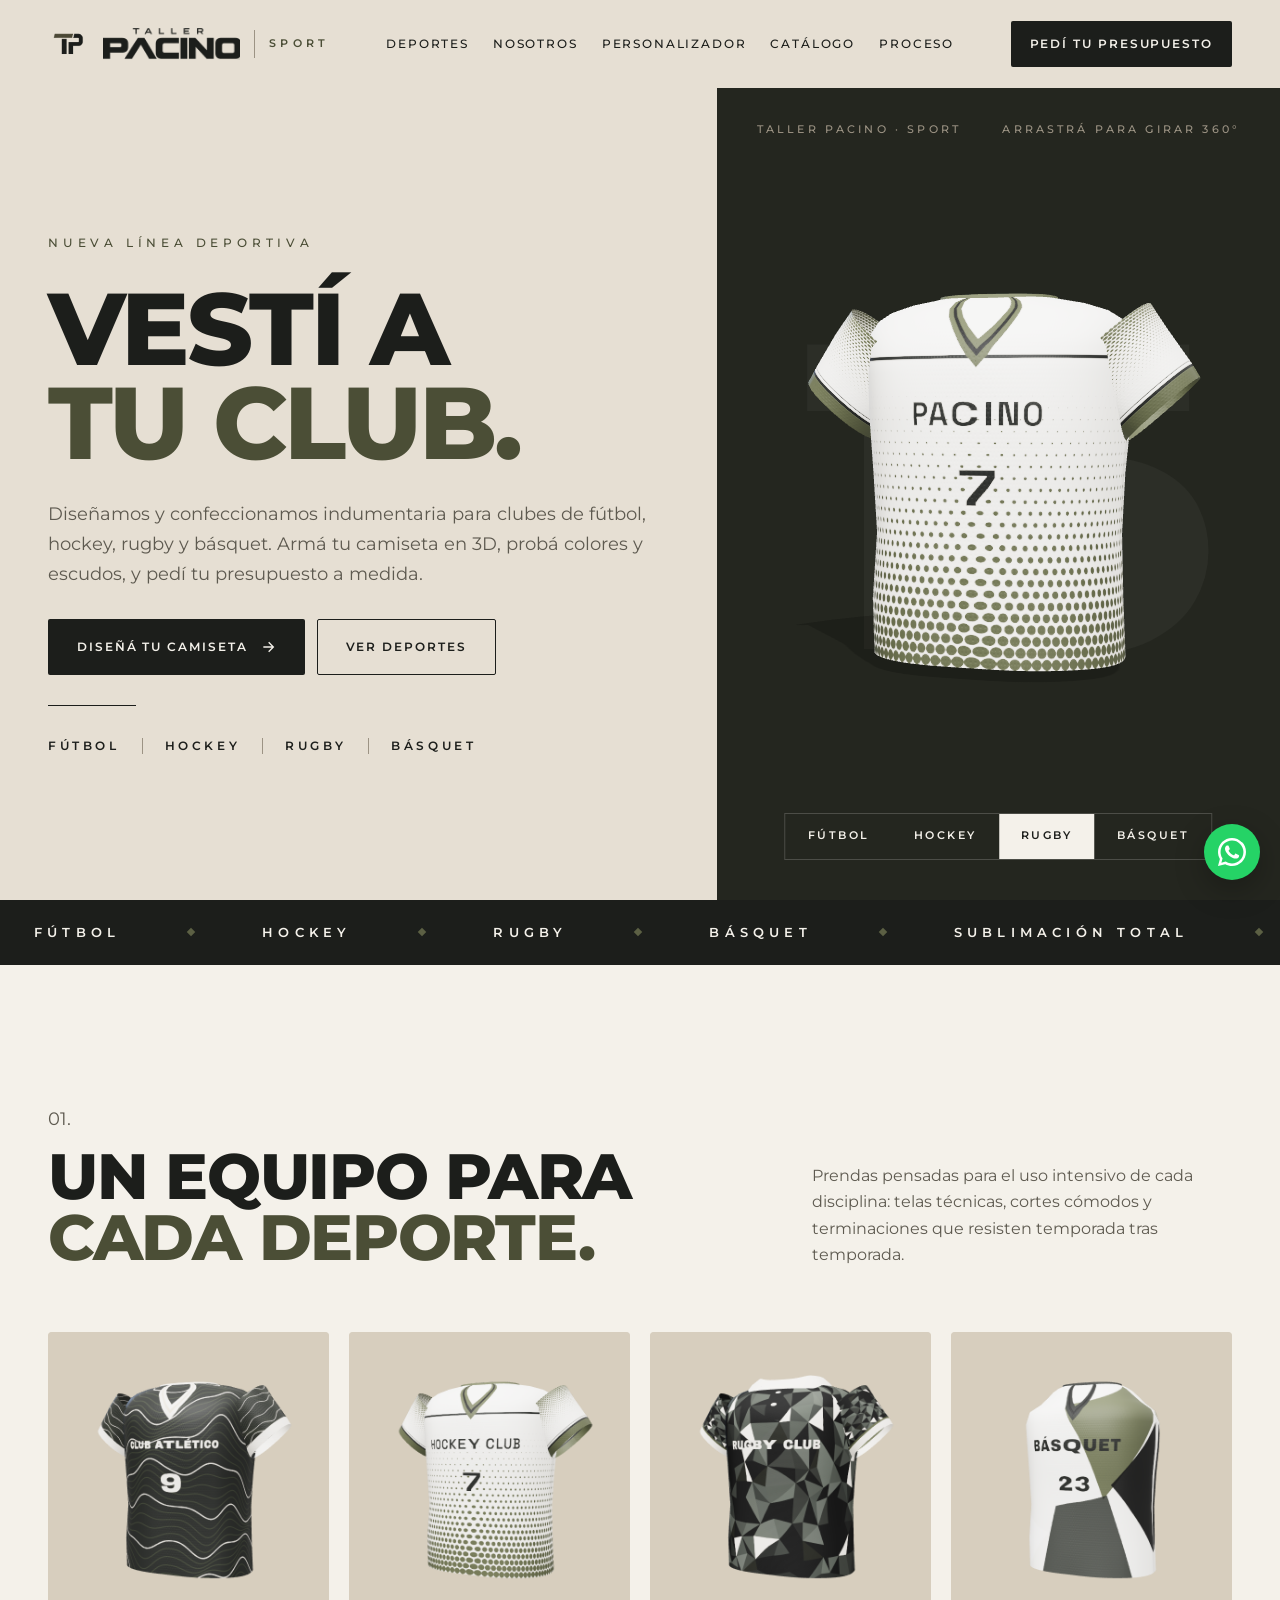
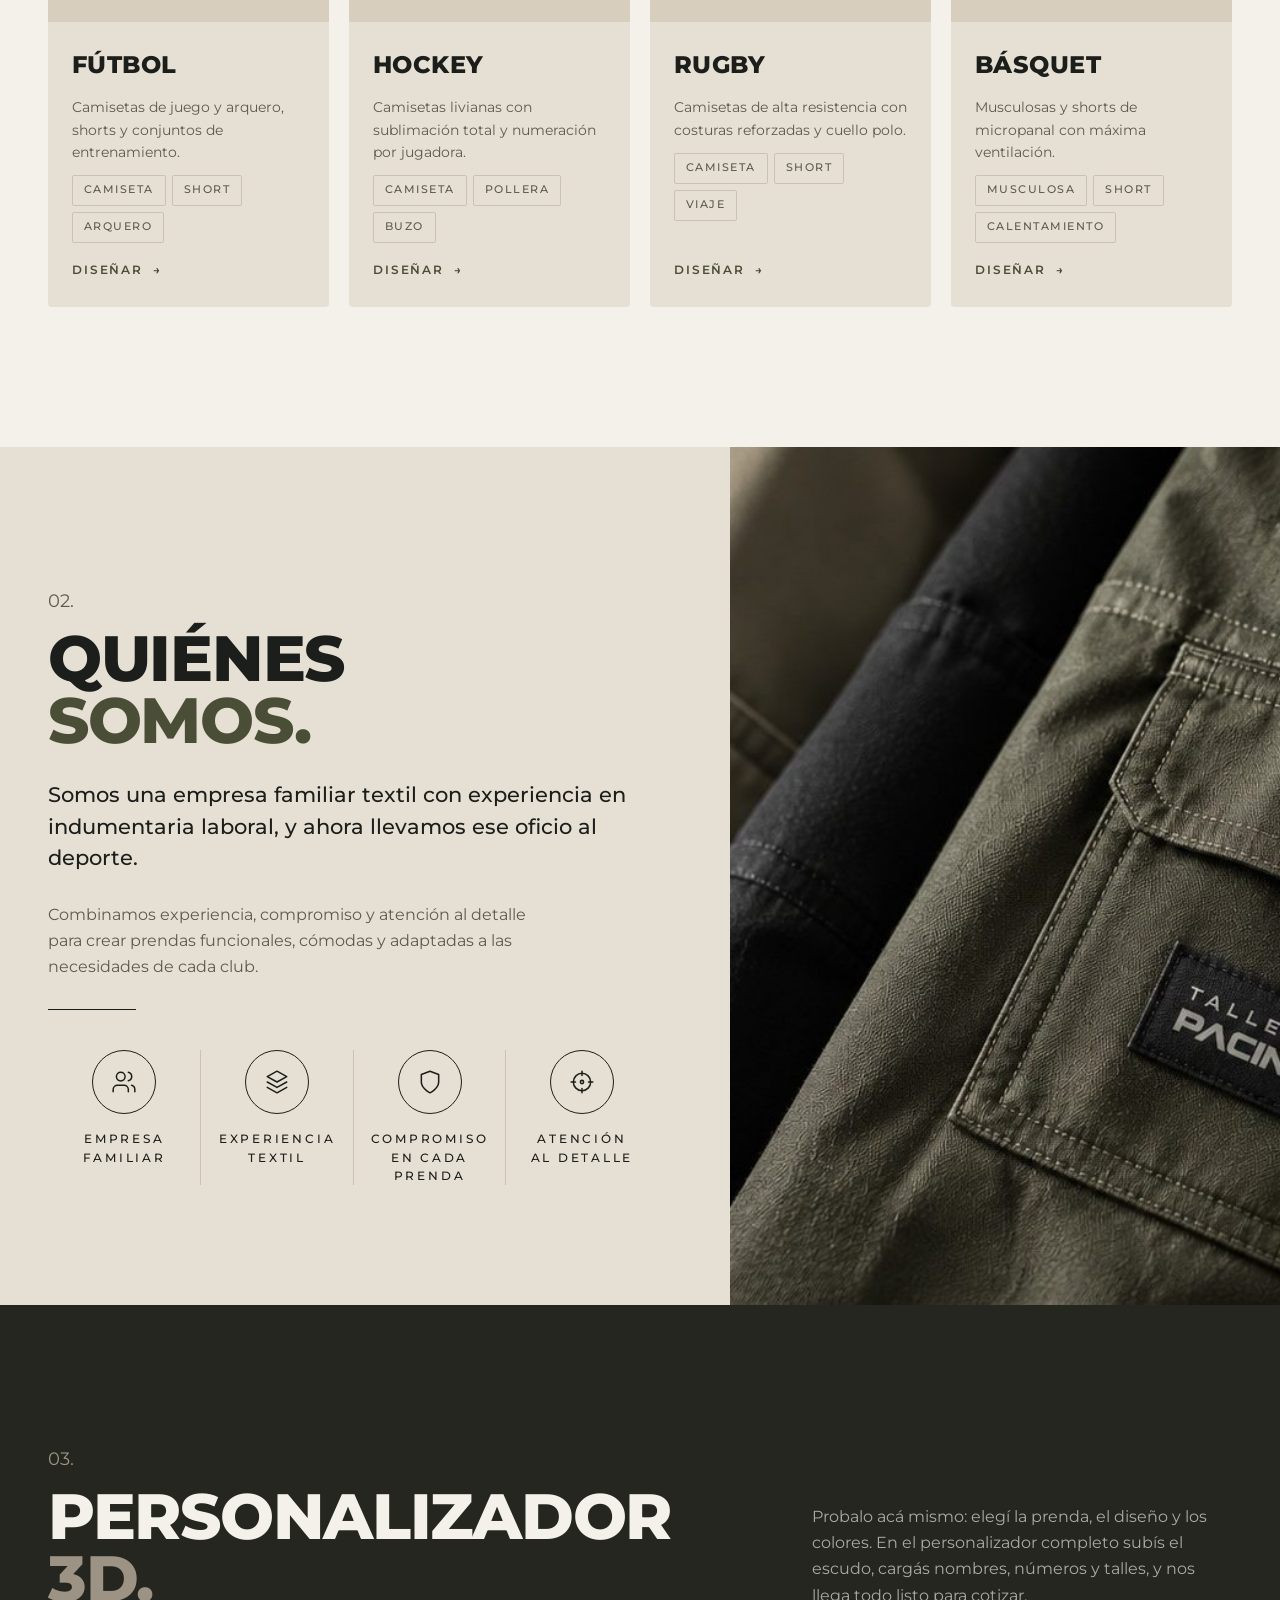
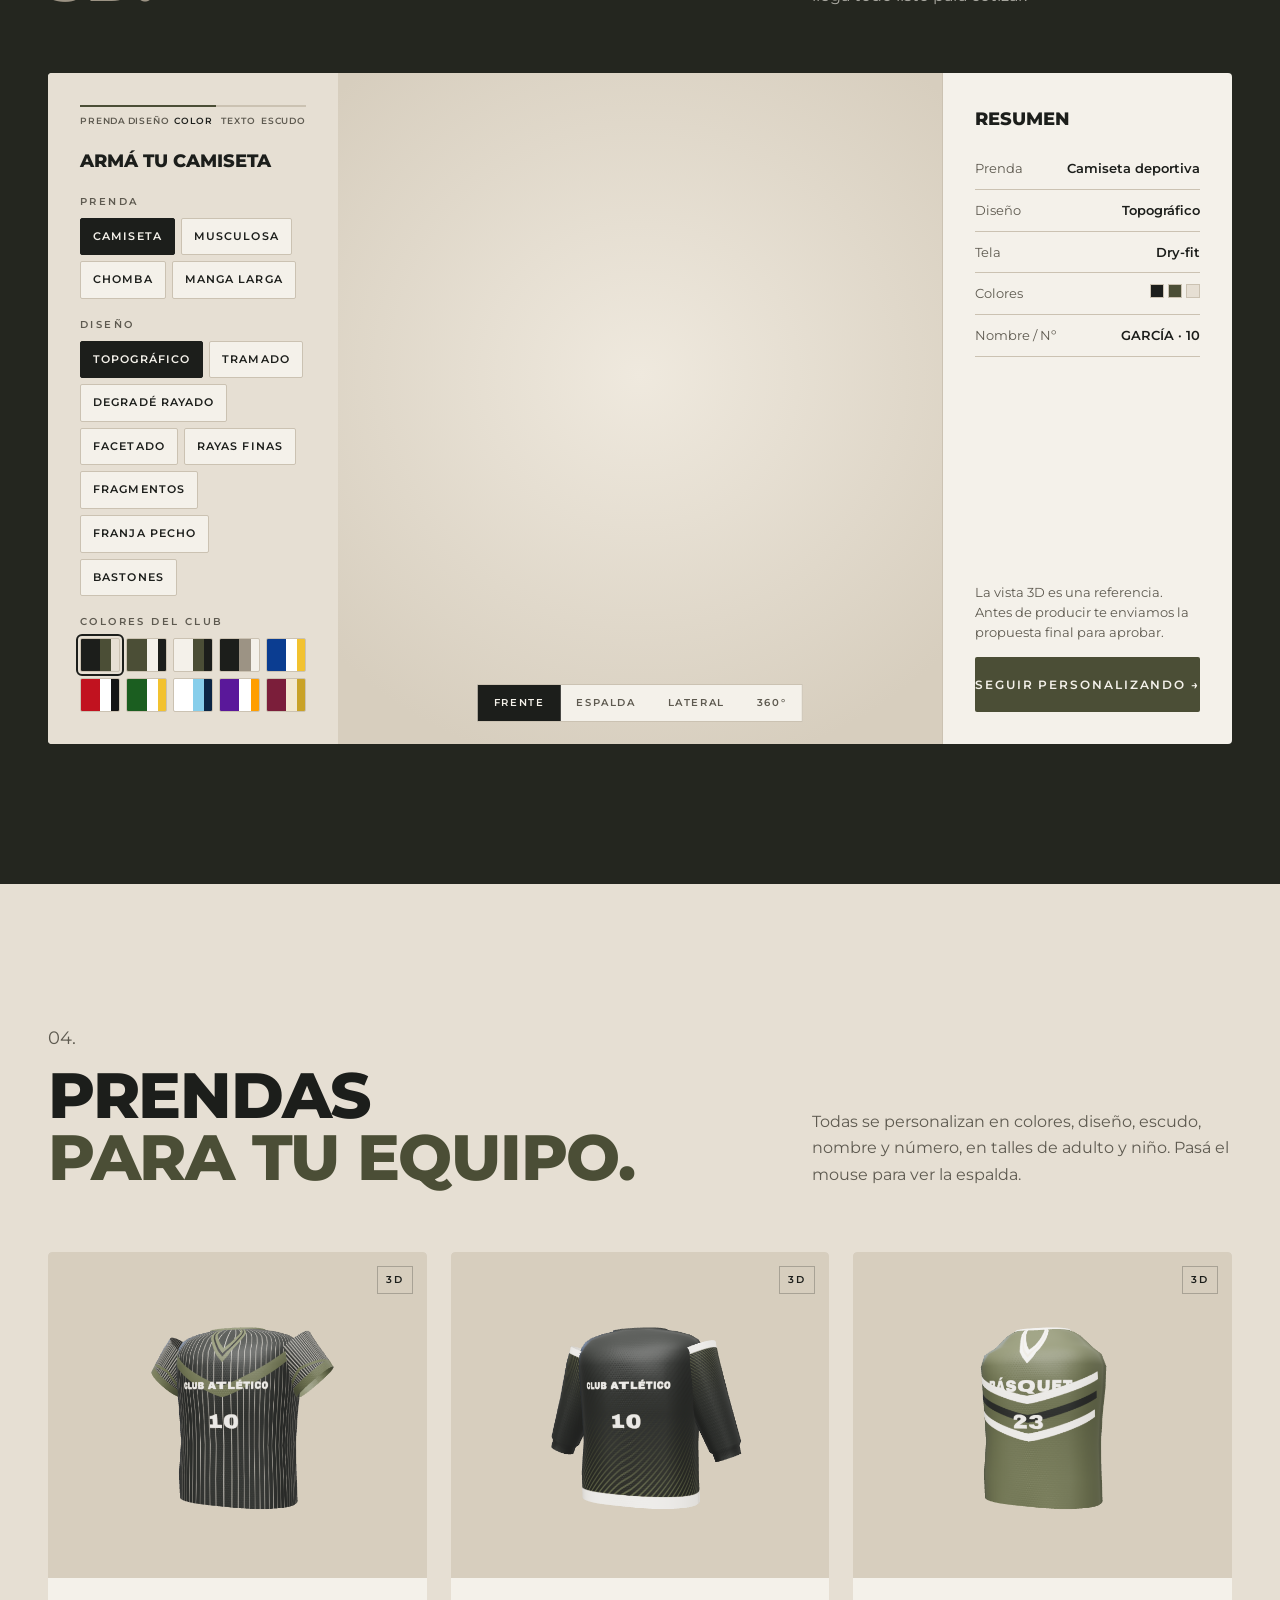
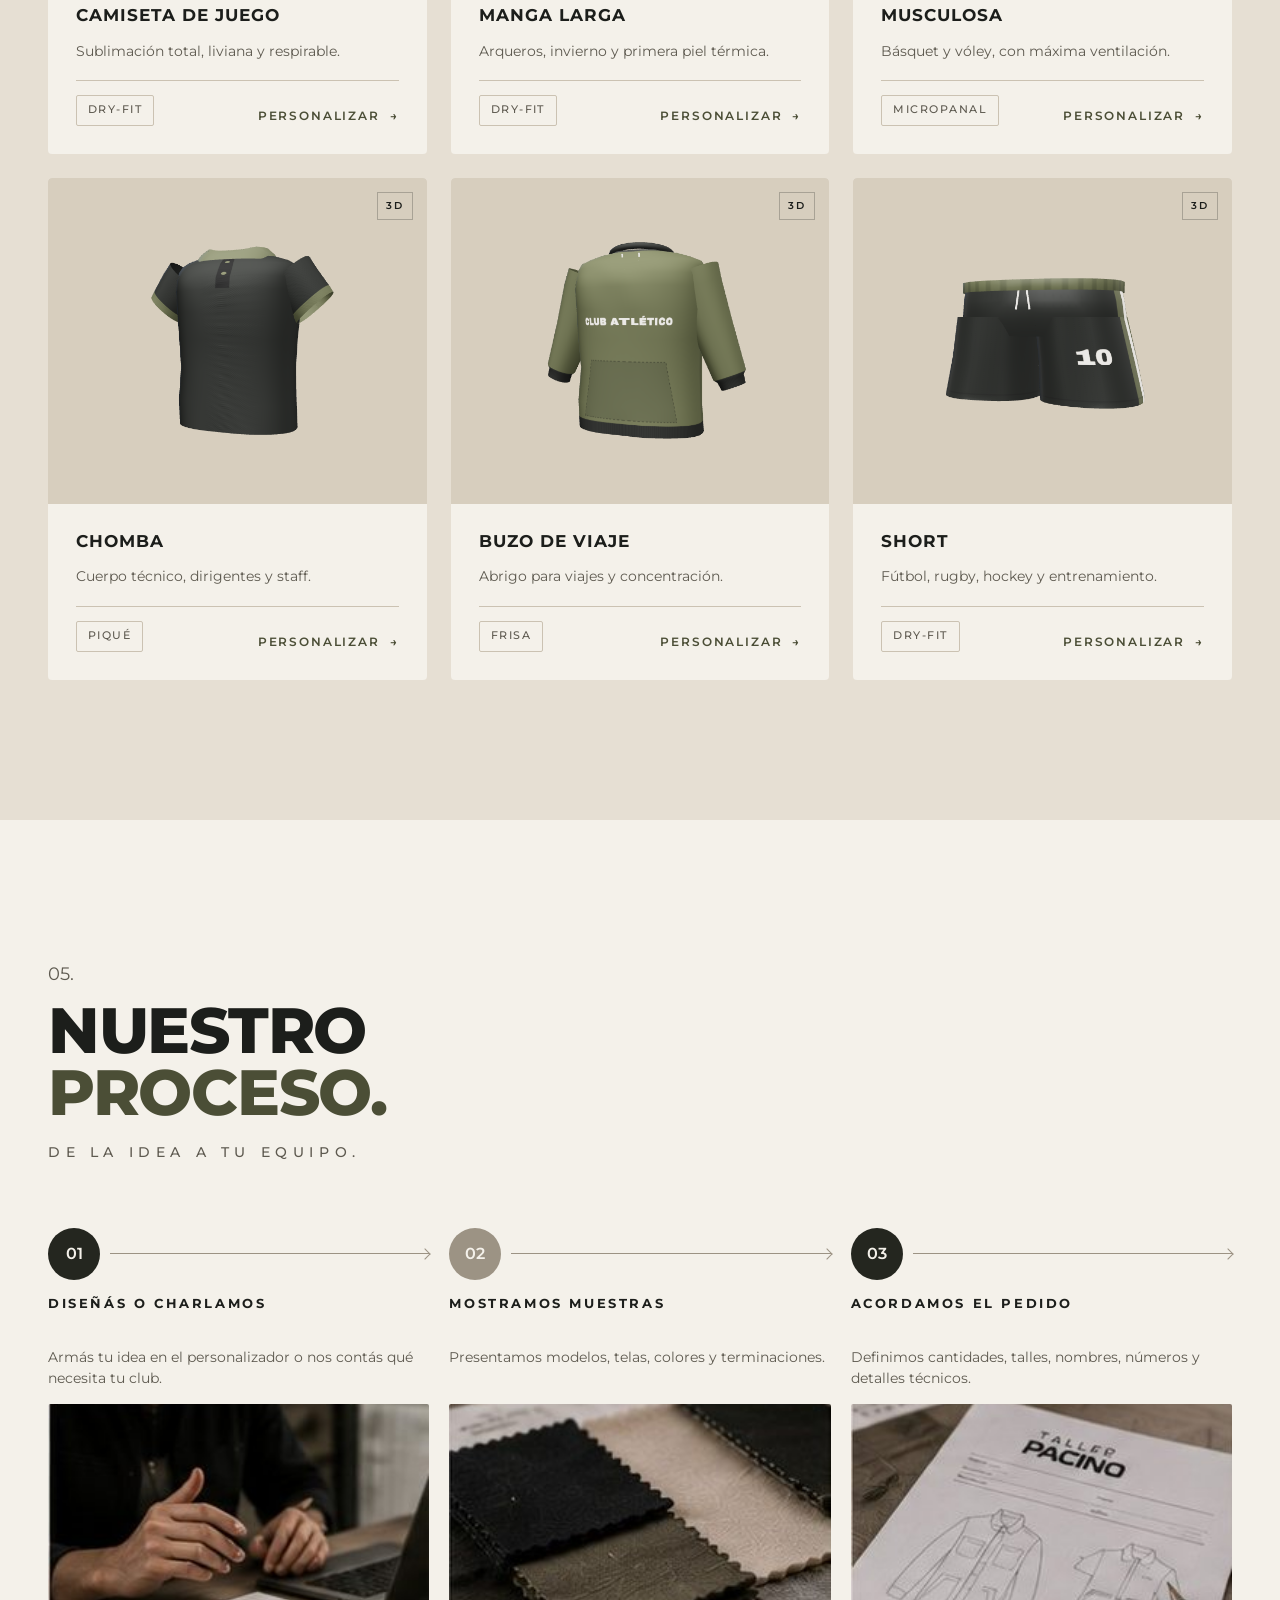
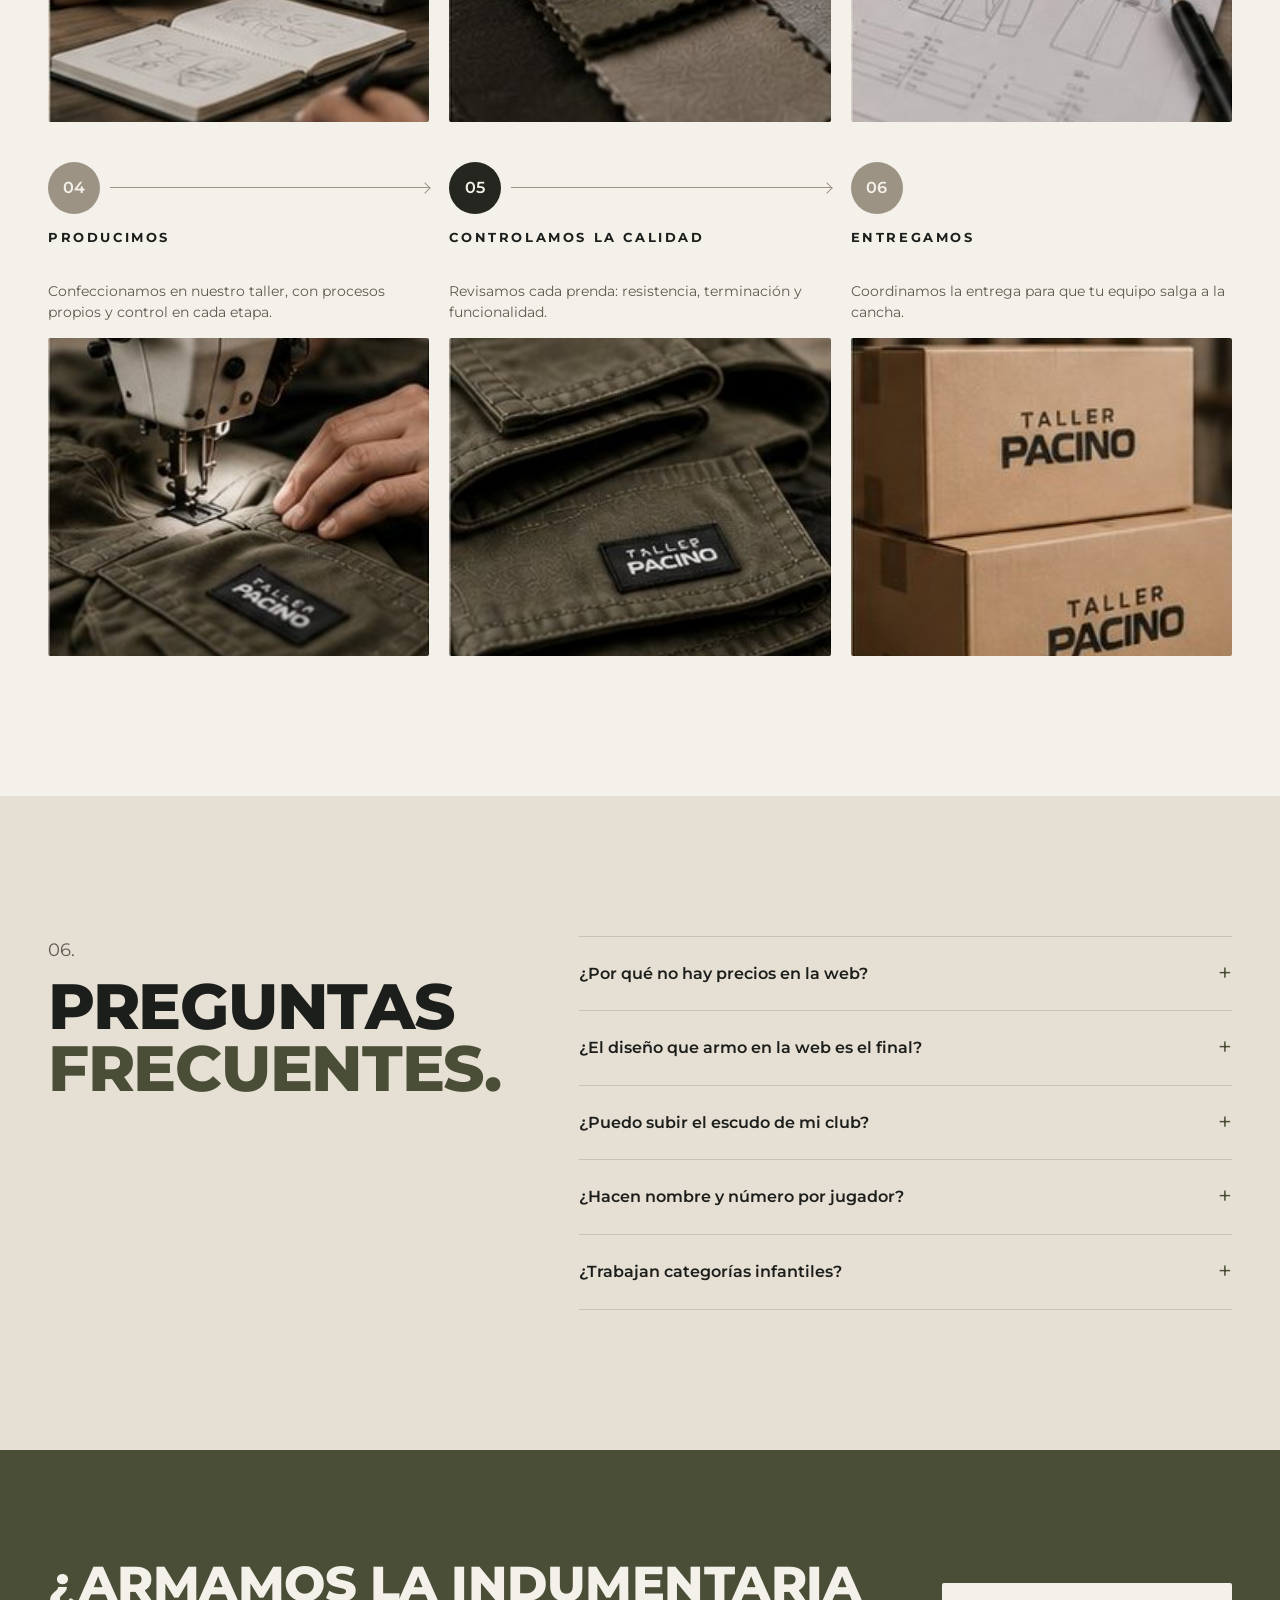
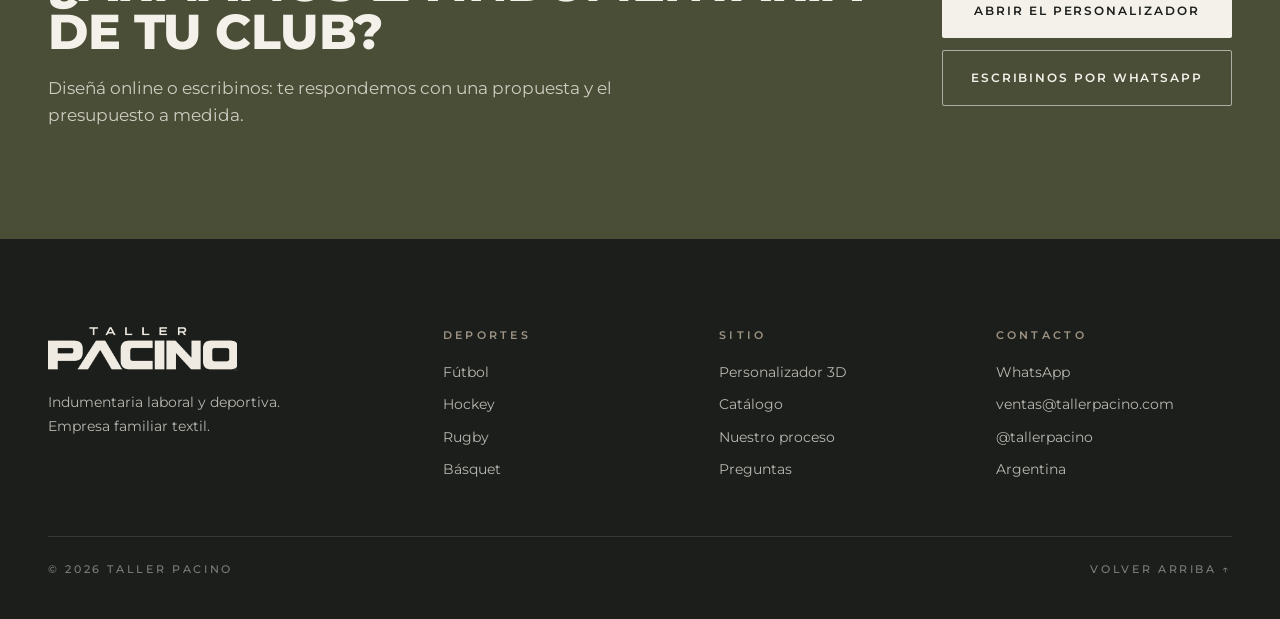
==== commit 291810c1: "Rediseño con la marca Taller Pacino enfocado en clubes - Identidad del manual de marca: beige, oliva" ====
--- a/index.html
+++ b/index.html
@@ -3,12 +3,13 @@
 <head>
   <meta charset="utf-8">
   <meta name="viewport" content="width=device-width, initial-scale=1, viewport-fit=cover">
-  <title>Indumentaria Personalizada | Ropa deportiva y corporativa a medida</title>
-  <meta name="description" content="Indumentaria personalizada para empresas, colegios y clubes deportivos. Diseñá tu prenda en 3D y pedí tu presupuesto.">
-  <meta name="theme-color" content="#0a0c10">
+  <title>Taller Pacino Sport | Indumentaria para clubes de fútbol, hockey, rugby y básquet</title>
+  <meta name="description" content="Taller Pacino diseña y confecciona indumentaria deportiva para clubes de fútbol, hockey, rugby y básquet. Diseñá tu camiseta en 3D y pedí tu presupuesto.">
+  <meta name="theme-color" content="#e6dfd3">
+  <link rel="icon" href="assets/img/logo-tp.png">
   <link rel="preconnect" href="https://fonts.googleapis.com">
   <link rel="preconnect" href="https://fonts.gstatic.com" crossorigin>
-  <link href="https://fonts.googleapis.com/css2?family=Archivo+Black&family=Bebas+Neue&family=Graduate&family=Inter:wght@400;500;600;700;800&family=Playfair+Display:wght@800&family=Space+Grotesk:wght@500;700&display=swap" rel="stylesheet">
+  <link href="https://fonts.googleapis.com/css2?family=Montserrat:wght@400;500;600;700;800&family=Archivo+Black&family=Bebas+Neue&family=Graduate&family=Playfair+Display:wght@800&family=Space+Grotesk:wght@700&display=swap" rel="stylesheet">
   <link rel="stylesheet" href="css/styles.css">
   <script type="importmap">
     { "imports": { "three": "./vendor/three/three.module.min.js", "three/addons/": "./vendor/three/addons/" } }
@@ -17,277 +18,181 @@
 <body>
 
 <header class="site-header" id="top">
-  <div class="container nav">
-    <a href="index.html" class="brand" aria-label="Inicio">
-      <span class="brand-mark" data-cfg="marcaCorta">IP</span>
-      <span class="brand-text"><strong data-cfg="marca">Indumentaria Personalizada</strong><span data-cfg="linea">SPORT</span></span>
+  <div class="wrap nav">
+    <a href="index.html" class="logo" aria-label="Taller Pacino — inicio">
+      <img class="tp" src="assets/img/logo-tp.png" alt="">
+      <img class="word" src="assets/img/logo-word-dark.png" alt="Taller Pacino">
+      <span class="sep"></span><span class="line">SPORT</span>
     </a>
     <nav class="nav-links" aria-label="Principal">
-      <a href="#sectores">Sectores</a>
-      <a href="#productos">Productos</a>
-      <a href="#disenos">Diseños</a>
-      <a href="#proceso">Cómo trabajamos</a>
-      <a href="#faq">Preguntas</a>
+      <a href="#deportes">Deportes</a>
+      <a href="#nosotros">Nosotros</a>
+      <a href="#personalizador">Personalizador</a>
+      <a href="#catalogo">Catálogo</a>
+      <a href="#proceso">Proceso</a>
     </nav>
-    <div class="nav-cta">
-      <a class="btn btn-ghost btn-sm" data-cfg="whatsapp-link" target="_blank" rel="noopener">Contacto</a>
-      <a class="btn btn-primary btn-sm" href="personalizar.html">Diseñá tu prenda</a>
-    </div>
+    <a class="btn btn-dark btn-sm" href="personalizar.html">Pedí tu presupuesto</a>
   </div>
 </header>
 
 <main>
   <!-- HERO -->
   <section class="hero">
-    <div class="container hero-grid">
-      <div class="reveal">
-        <span class="tag"><span class="dot"></span> Nueva línea deportiva</span>
-        <h1 class="h-display">Vestí a tu <span class="hl">equipo</span> con <span class="stroke">identidad</span> propia</h1>
-        <p class="lead">Indumentaria personalizada para empresas, colegios y clubes deportivos. Diseñá tu prenda en 3D, probá colores y escudos, y envianos tu idea: te armamos un presupuesto a medida.</p>
-        <div class="hero-actions">
-          <a class="btn btn-primary" href="personalizar.html">
-            Empezar a diseñar
-            <svg viewBox="0 0 24 24" fill="none" stroke="currentColor" stroke-width="2.4" stroke-linecap="round" stroke-linejoin="round"><path d="M5 12h14M13 5l7 7-7 7"/></svg>
-          </a>
-          <a class="btn btn-ghost" href="#productos">Ver productos</a>
+    <div class="hero-text">
+      <span class="eyebrow">Nueva línea deportiva</span>
+      <h1>Vestí a <em>tu club.</em></h1>
+      <p class="lead">Diseñamos y confeccionamos indumentaria para clubes de fútbol, hockey, rugby y básquet. Armá tu camiseta en 3D, probá colores y escudos, y pedí tu presupuesto a medida.</p>
+      <div class="actions">
+        <a class="btn btn-dark" href="personalizar.html">Diseñá tu camiseta <svg viewBox="0 0 24 24" fill="none" stroke="currentColor" stroke-width="2"><path d="M5 12h14M13 5l7 7-7 7"/></svg></a>
+        <a class="btn btn-outline" href="#deportes">Ver deportes</a>
+      </div>
+      <hr class="rule">
+      <div class="sports-row" aria-label="Deportes"><span>FÚTBOL</span><i></i><span>HOCKEY</span><i></i><span>RUGBY</span><i></i><span>BÁSQUET</span></div>
+    </div>
+    <div class="hero-stage">
+      <div class="bg-num" id="heroNum" aria-hidden="true">10</div>
+      <div class="stage-top"><span>Taller Pacino · Sport</span><span>Arrastrá para girar 360°</span></div>
+      <div class="hero-canvas" id="heroStage" aria-label="Camiseta en 3D. Arrastrá para girarla."></div>
+      <div class="sport-tabs" id="sportTabs" role="tablist" aria-label="Elegí un deporte"></div>
+    </div>
+  </section>
+
+  <div class="band" aria-hidden="true">
+    <div class="band-track">
+      <span>Fútbol</span><span>Hockey</span><span>Rugby</span><span>Básquet</span><span>Sublimación total</span><span>Bordado</span><span>Confección propia</span>
+      <span>Fútbol</span><span>Hockey</span><span>Rugby</span><span>Básquet</span><span>Sublimación total</span><span>Bordado</span><span>Confección propia</span>
+    </div>
+  </div>
+
+  <!-- DEPORTES -->
+  <section class="section alt" id="deportes">
+    <div class="wrap">
+      <div class="sec-head reveal">
+        <div><span class="index">01.</span><h2 class="title">Un equipo para <em>cada deporte.</em></h2></div>
+        <p class="lead">Prendas pensadas para el uso intensivo de cada disciplina: telas técnicas, cortes cómodos y terminaciones que resisten temporada tras temporada.</p>
+      </div>
+      <div class="sports" id="sportsGrid"></div>
+    </div>
+  </section>
+
+  <!-- NOSOTROS -->
+  <section class="about" id="nosotros">
+    <div class="about-text reveal">
+      <div><span class="index">02.</span><h2 class="title">Quiénes <em>somos.</em></h2></div>
+      <p class="big">Somos una empresa familiar textil con experiencia en indumentaria laboral, y ahora llevamos ese oficio al deporte.</p>
+      <p class="lead">Combinamos experiencia, compromiso y atención al detalle para crear prendas funcionales, cómodas y adaptadas a las necesidades de cada club.</p>
+      <hr class="rule">
+      <div class="values">
+        <div class="value"><div class="ic"><svg viewBox="0 0 24 24" fill="none" stroke="currentColor" stroke-width="1.4" stroke-linecap="round" stroke-linejoin="round"><path d="M16 21v-2a4 4 0 0 0-4-4H6a4 4 0 0 0-4 4v2M9 11a4 4 0 1 0 0-8 4 4 0 0 0 0 8zM22 21v-2a4 4 0 0 0-3-3.9M16 3.1a4 4 0 0 1 0 7.8"/></svg></div><span>Empresa<br>familiar</span></div>
+        <div class="value"><div class="ic"><svg viewBox="0 0 24 24" fill="none" stroke="currentColor" stroke-width="1.4" stroke-linecap="round" stroke-linejoin="round"><path d="M12 2l9 5-9 5-9-5 9-5zM3 12l9 5 9-5M3 17l9 5 9-5"/></svg></div><span>Experiencia<br>textil</span></div>
+        <div class="value"><div class="ic"><svg viewBox="0 0 24 24" fill="none" stroke="currentColor" stroke-width="1.4" stroke-linecap="round" stroke-linejoin="round"><path d="M12 22s8-4 8-10V5l-8-3-8 3v7c0 6 8 10 8 10z"/></svg></div><span>Compromiso<br>en cada prenda</span></div>
+        <div class="value"><div class="ic"><svg viewBox="0 0 24 24" fill="none" stroke="currentColor" stroke-width="1.4" stroke-linecap="round" stroke-linejoin="round"><circle cx="12" cy="12" r="8"/><path d="M12 2v4M12 18v4M2 12h4M18 12h4"/><circle cx="12" cy="12" r="1.5"/></svg></div><span>Atención<br>al detalle</span></div>
+      </div>
+    </div>
+    <div class="about-photo" style="background-image:url('assets/img/taller.jpg')" role="img" aria-label="Prendas confeccionadas en el taller con la etiqueta Taller Pacino"></div>
+  </section>
+
+  <!-- PERSONALIZADOR -->
+  <section class="section dark" id="personalizador">
+    <div class="wrap">
+      <div class="sec-head reveal">
+        <div><span class="index">03.</span><h2 class="title">Personalizador <em>3D.</em></h2></div>
+        <p class="lead">Probalo acá mismo: elegí la prenda, el diseño y los colores. En el personalizador completo subís el escudo, cargás nombres, números y talles, y nos llega todo listo para cotizar.</p>
+      </div>
+      <div class="demo reveal">
+        <div class="demo-opts">
+          <div class="demo-steps"><span class="on">Prenda</span><span class="on">Diseño</span><span class="on cur">Color</span><span>Texto</span><span>Escudo</span></div>
+          <h4>Armá tu camiseta</h4>
+          <div><div class="demo-label">Prenda</div><div class="chips" id="demoProducts"></div></div>
+          <div><div class="demo-label">Diseño</div><div class="chips" id="demoPatterns"></div></div>
+          <div><div class="demo-label">Colores del club</div><div class="pal-list" id="demoPalettes"></div></div>
         </div>
-        <div class="hero-stats">
-          <div><strong>Diseño 3D</strong><span>Mirá tu prenda en 360°</span></div>
-          <div><strong>Sublimación total</strong><span>Bordado y estampado</span></div>
-          <div><strong>Presupuesto a medida</strong><span>Según cantidades y técnica</span></div>
-        </div>
-      </div>
-
-      <div class="stage reveal">
-        <div class="stage-ring"></div>
-        <div class="stage-canvas" id="heroStage" aria-label="Prenda en 3D. Arrastrá para girarla."></div>
-        <div class="stage-hint">
-          <svg width="16" height="16" viewBox="0 0 24 24" fill="none" stroke="currentColor" stroke-width="2"><path d="M21 12a9 9 0 1 1-3-6.7"/><path d="M21 3v6h-6"/></svg>
-          Arrastrá para girar
-        </div>
-        <div class="float-card fc1"><strong>Nombre + número</strong><span>Personalizado por jugador</span></div>
-        <div class="float-card fc2"><strong>Tu escudo</strong><span>Subí tu logo y miralo aplicado</span></div>
-        <div class="stage-ui">
-          <div class="chip-row" id="heroChips" role="tablist" aria-label="Prenda"></div>
-          <div class="swatch-row" id="heroSwatches" aria-label="Combinaciones de color"></div>
-        </div>
-      </div>
-    </div>
-  </section>
-
-  <div class="marquee" aria-hidden="true">
-    <div class="marquee-track">
-      <span>Camisetas</span><span>Shorts</span><span>Buzos</span><span>Chombas</span><span>Musculosas</span><span>Camperas</span><span>Uniformes</span><span>Egresados</span>
-      <span>Camisetas</span><span>Shorts</span><span>Buzos</span><span>Chombas</span><span>Musculosas</span><span>Camperas</span><span>Uniformes</span><span>Egresados</span>
-    </div>
-  </div>
-
-  <!-- SECTORES -->
-  <section class="section" id="sectores">
-    <div class="container">
-      <div class="section-head reveal">
-        <div>
-          <span class="eyebrow">¿Para quién?</span>
-          <h2 class="h-display">Una solución para cada equipo</h2>
-        </div>
-        <p>Trabajamos con instituciones que necesitan imagen, calidad y cumplimiento de plazos. Elegí tu sector y arrancá con un diseño base pensado para vos.</p>
-      </div>
-      <div class="sectors">
-        <a class="sector reveal" href="personalizar.html?sector=empresa" style="--glow: rgba(168,218,220,.22)">
-          <span class="num">01</span>
-          <div class="sector-img" data-thumb="corporativa"></div>
-          <h3>Empresas</h3>
-          <p>Uniformes corporativos, ropa de trabajo y equipos para eventos con la identidad de tu marca.</p>
-          <ul><li>Chombas bordadas</li><li>Remeras de evento</li><li>Camperas</li></ul>
-          <span class="link">Diseñar para empresas</span>
-        </a>
-        <a class="sector reveal" href="personalizar.html?sector=colegio" style="--glow: rgba(239,35,60,.22)">
-          <span class="num">02</span>
-          <div class="sector-img" data-thumb="egresados"></div>
-          <h3>Colegios</h3>
-          <p>Buzos y camperas de egresados, uniformes de educación física y equipos intercolegiales.</p>
-          <ul><li>Egresados</li><li>Educación física</li><li>Intercolegiales</li></ul>
-          <span class="link">Diseñar para colegios</span>
-        </a>
-        <a class="sector reveal" href="personalizar.html?sector=club" style="--glow: rgba(242,194,48,.22)">
-          <span class="num">03</span>
-          <div class="sector-img" data-thumb="clasica"></div>
-          <h3>Clubes</h3>
-          <p>Camisetas de juego, entrenamiento y viaje. Sublimación total con nombre y número por jugador.</p>
-          <ul><li>Fútbol</li><li>Hockey</li><li>Básquet</li><li>Vóley</li><li>Rugby</li></ul>
-          <span class="link">Diseñar para clubes</span>
-        </a>
-      </div>
-    </div>
-  </section>
-
-  <!-- PRODUCTOS -->
-  <section class="section" id="productos" style="padding-top: 20px">
-    <div class="container">
-      <div class="section-head reveal">
-        <div>
-          <span class="eyebrow">Catálogo</span>
-          <h2 class="h-display">Prendas listas para personalizar</h2>
-        </div>
-        <p>Pasá el mouse para ver la espalda. Cada prenda se puede personalizar en colores, diseño, escudo, nombre y número.</p>
-      </div>
-      <div class="products" id="productGrid"></div>
-    </div>
-  </section>
-
-  <!-- DISEÑOS -->
-  <section class="section" id="disenos" style="padding-top: 20px">
-    <div class="container">
-      <div class="section-head reveal">
-        <div>
-          <span class="eyebrow">Tipos de diseño</span>
-          <h2 class="h-display">Elegí un estilo y hacelo tuyo</h2>
-        </div>
-        <p>Plantillas de base para arrancar rápido. Abrí cualquiera en el personalizador y cambiá todo: colores, prenda, textos y logo.</p>
-      </div>
-      <div class="templates" id="templateGrid"></div>
-    </div>
-  </section>
-
-  <!-- PROCESO -->
-  <section class="section" id="proceso">
-    <div class="container">
-      <div class="section-head reveal">
-        <div>
-          <span class="eyebrow">Cómo trabajamos</span>
-          <h2 class="h-display">De la idea a tu equipo</h2>
-        </div>
-        <p>Sin vueltas. Diseñás online, nos mandás la solicitud y nosotros nos encargamos del resto.</p>
-      </div>
-      <div class="steps">
-        <div class="step reveal">
-          <div class="icon"><svg viewBox="0 0 24 24" fill="none" stroke="currentColor" stroke-width="2" stroke-linecap="round" stroke-linejoin="round"><path d="M12 19l7-7 3 3-7 7-3-3z"/><path d="M18 13l-1.5-7.5L2 2l3.5 14.5L13 18l5-5z"/><path d="M2 2l7.586 7.586"/><circle cx="11" cy="11" r="2"/></svg></div>
-          <h3>Diseñá online</h3>
-          <p>Elegí la prenda, el estilo, los colores y subí tu escudo. Miralo en 3D desde todos los ángulos.</p>
-        </div>
-        <div class="step reveal">
-          <div class="icon"><svg viewBox="0 0 24 24" fill="none" stroke="currentColor" stroke-width="2" stroke-linecap="round" stroke-linejoin="round"><path d="M22 2L11 13"/><path d="M22 2l-7 20-4-9-9-4 20-7z"/></svg></div>
-          <h3>Enviá tu solicitud</h3>
-          <p>Cargá cantidades por talle y tus datos. Nos llega tu diseño con todas las especificaciones.</p>
-        </div>
-        <div class="step reveal">
-          <div class="icon"><svg viewBox="0 0 24 24" fill="none" stroke="currentColor" stroke-width="2" stroke-linecap="round" stroke-linejoin="round"><path d="M14 2H6a2 2 0 0 0-2 2v16a2 2 0 0 0 2 2h12a2 2 0 0 0 2-2V8z"/><path d="M14 2v6h6M9 13h6M9 17h6"/></svg></div>
-          <h3>Presupuesto y ajustes</h3>
-          <p>Te enviamos un presupuesto a medida y afinamos el diseño final con vos antes de producir.</p>
-        </div>
-        <div class="step reveal">
-          <div class="icon"><svg viewBox="0 0 24 24" fill="none" stroke="currentColor" stroke-width="2" stroke-linecap="round" stroke-linejoin="round"><rect x="1" y="3" width="15" height="13"/><path d="M16 8h4l3 3v5h-7V8z"/><circle cx="5.5" cy="18.5" r="2.5"/><circle cx="18.5" cy="18.5" r="2.5"/></svg></div>
-          <h3>Producción y entrega</h3>
-          <p>Fabricamos tu pedido y lo entregamos listo para usar, con cada prenda personalizada.</p>
-        </div>
-      </div>
-    </div>
-  </section>
-
-  <!-- TÉCNICAS -->
-  <section class="section" style="padding-top: 0">
-    <div class="container tech">
-      <div class="tech-card reveal">
-        <span class="eyebrow">Técnicas</span>
-        <h2 class="h-display" style="font-size: clamp(28px,3.4vw,42px); margin-top: 10px">Terminaciones de calidad</h2>
-        <div class="tech-list">
-          <div class="tech-item">
-            <div class="ic"><svg width="22" height="22" viewBox="0 0 24 24" fill="none" stroke="currentColor" stroke-width="2"><circle cx="13.5" cy="6.5" r="2.5"/><circle cx="17.5" cy="10.5" r="2.5"/><circle cx="8.5" cy="7.5" r="2.5"/><circle cx="6.5" cy="12.5" r="2.5"/><path d="M12 2C6.5 2 2 6.5 2 12s4.5 10 10 10c.9 0 1.7-.8 1.7-1.7 0-.4-.2-.8-.4-1.1-.3-.3-.4-.7-.4-1.1 0-.9.8-1.7 1.7-1.7h2c3 0 5.5-2.5 5.5-5.5C22 6 17.5 2 12 2z"/></svg></div>
-            <div><h4>Sublimación total</h4><p>Diseños sin límite de colores, degradés y estampados de punta a punta que no se cuartean ni destiñen.</p></div>
-          </div>
-          <div class="tech-item">
-            <div class="ic"><svg width="22" height="22" viewBox="0 0 24 24" fill="none" stroke="currentColor" stroke-width="2"><path d="M12 2l3 7h7l-5.5 4.5 2 7.5L12 16.5 5.5 21l2-7.5L2 9h7z"/></svg></div>
-            <div><h4>Bordado</h4><p>Escudos y logos con relieve y terminación premium. Ideal para chombas, camperas y buzos.</p></div>
-          </div>
-          <div class="tech-item">
-            <div class="ic"><svg width="22" height="22" viewBox="0 0 24 24" fill="none" stroke="currentColor" stroke-width="2"><rect x="3" y="3" width="18" height="18" rx="2"/><path d="M3 9h18M9 21V9"/></svg></div>
-            <div><h4>Estampado y vinilo</h4><p>Nombres y números por jugador, numeración completa de planteles y estampas sobre algodón.</p></div>
+        <div class="demo-view">
+          <div class="demo-canvas" id="demoStage" aria-label="Vista 3D del diseño"></div>
+          <div class="demo-views" id="demoViews">
+            <button data-view="frente" class="active">Frente</button><button data-view="espalda">Espalda</button><button data-view="izq">Lateral</button><button data-view="rotar">360°</button>
           </div>
         </div>
-      </div>
-      <div class="tech-card reveal">
-        <span class="eyebrow">Telas</span>
-        <h2 class="h-display" style="font-size: clamp(28px,3.4vw,42px); margin-top: 10px">La tela justa para cada uso</h2>
-        <div class="fabrics">
-          <div class="fabric"><div class="fx fx-dry"></div><strong>Dry-fit</strong><span>Liviana y respirable. Camisetas de juego y running.</span></div>
-          <div class="fabric"><div class="fx fx-mp"></div><strong>Micropanal</strong><span>Mayor ventilación. Básquet, vóley y entrenamiento.</span></div>
-          <div class="fabric"><div class="fx fx-alg"></div><strong>Algodón / Piqué</strong><span>Suave y prolijo. Chombas y uniformes corporativos.</span></div>
-          <div class="fabric"><div class="fx fx-fri"></div><strong>Frisa</strong><span>Abrigo y durabilidad. Buzos de egresados y viaje.</span></div>
+        <div class="demo-sum">
+          <h4>Resumen</h4>
+          <dl id="demoSpec"></dl>
+          <p class="demo-note">La vista 3D es una referencia. Antes de producir te enviamos la propuesta final para aprobar.</p>
+          <a class="btn btn-oliva btn-block" id="demoGo" href="personalizar.html">Seguir personalizando →</a>
         </div>
       </div>
     </div>
   </section>
 
+  <!-- CATÁLOGO -->
+  <section class="section" id="catalogo">
+    <div class="wrap">
+      <div class="sec-head reveal">
+        <div><span class="index">04.</span><h2 class="title">Prendas <em>para tu equipo.</em></h2></div>
+        <p class="lead">Todas se personalizan en colores, diseño, escudo, nombre y número, en talles de adulto y niño. Pasá el mouse para ver la espalda.</p>
+      </div>
+      <div class="products" id="productGrid"></div>
+    </div>
+  </section>
+
+  <!-- PROCESO -->
+  <section class="section alt" id="proceso">
+    <div class="wrap">
+      <div class="sec-head reveal" style="display:block">
+        <span class="index">05.</span><h2 class="title">Nuestro <em>proceso.</em></h2>
+        <p class="sub-tracked">De la idea a tu equipo.</p>
+      </div>
+      <div class="steps reveal">
+        <div class="step"><div class="step-top"><b>01</b><i></i></div><h3>Diseñás o charlamos</h3><p>Armás tu idea en el personalizador o nos contás qué necesita tu club.</p><img src="assets/img/proceso-1.jpg" alt="Reunión con el cliente y bocetos" loading="lazy"></div>
+        <div class="step"><div class="step-top"><b>02</b><i></i></div><h3>Mostramos muestras</h3><p>Presentamos modelos, telas, colores y terminaciones.</p><img src="assets/img/proceso-2.jpg" alt="Muestras de telas" loading="lazy"></div>
+        <div class="step"><div class="step-top"><b>03</b><i></i></div><h3>Acordamos el pedido</h3><p>Definimos cantidades, talles, nombres, números y detalles técnicos.</p><img src="assets/img/proceso-3.jpg" alt="Ficha técnica del pedido" loading="lazy"></div>
+        <div class="step"><div class="step-top"><b>04</b><i></i></div><h3>Producimos</h3><p>Confeccionamos en nuestro taller, con procesos propios y control en cada etapa.</p><img src="assets/img/proceso-4.jpg" alt="Confección en el taller" loading="lazy"></div>
+        <div class="step"><div class="step-top"><b>05</b><i></i></div><h3>Controlamos la calidad</h3><p>Revisamos cada prenda: resistencia, terminación y funcionalidad.</p><img src="assets/img/proceso-5.jpg" alt="Control de calidad" loading="lazy"></div>
+        <div class="step"><div class="step-top"><b>06</b><i></i></div><h3>Entregamos</h3><p>Coordinamos la entrega para que tu equipo salga a la cancha.</p><img src="assets/img/proceso-6.jpg" alt="Cajas de entrega Taller Pacino" loading="lazy"></div>
+      </div>
+    </div>
+  </section>
+
+  <!-- FAQ -->
+  <section class="section" id="faq">
+    <div class="wrap faq-grid">
+      <div class="reveal"><span class="index">06.</span><h2 class="title">Preguntas <em>frecuentes.</em></h2></div>
+      <div class="faq reveal">
+        <details><summary>¿Por qué no hay precios en la web?</summary><p>Cada club pide algo distinto: el valor depende de la prenda, la tela, la técnica (sublimación, bordado o estampa), la cantidad y los plazos. Por eso armamos un presupuesto a medida con la información que nos mandás desde el personalizador.</p></details>
+        <details><summary>¿El diseño que armo en la web es el final?</summary><p>Es una referencia para que veas la idea y nos la transmitas. Antes de producir preparamos el diseño final y lo aprobás con nosotros.</p></details>
+        <details><summary>¿Puedo subir el escudo de mi club?</summary><p>Sí. Podés subirlo en PNG, JPG o SVG para verlo aplicado. Si tenés el archivo vectorial, envialo con la solicitud para lograr la mejor calidad.</p></details>
+        <details><summary>¿Hacen nombre y número por jugador?</summary><p>Sí. Cargá las cantidades por talle y, si cada prenda lleva un nombre y número distinto, contanos en la solicitud y te pedimos la lista completa del plantel.</p></details>
+        <details><summary>¿Trabajan categorías infantiles?</summary><p>Sí, hacemos talles de niño y de adulto para que todas las categorías del club tengan la misma indumentaria.</p></details>
+      </div>
+    </div>
+  </section>
+
   <!-- CTA -->
-  <section class="section" style="padding-top: 0">
-    <div class="container">
-      <div class="cta reveal">
-        <div>
-          <span class="eyebrow">Tu equipo, tu diseño</span>
-          <h2 class="h-display" style="margin: 12px 0">¿Listo para ver tu prenda en 3D?</h2>
-          <p>Armá tu diseño en minutos y envianos la solicitud. Te respondemos con el presupuesto y una propuesta final.</p>
-        </div>
-        <div class="cta-actions">
-          <a class="btn btn-primary" href="personalizar.html">Abrir el personalizador</a>
-          <a class="btn btn-ghost" data-cfg="whatsapp-link" target="_blank" rel="noopener">Hablar por WhatsApp</a>
-        </div>
-      </div>
-    </div>
-  </section>
-
-  <!-- FAQ -->
-  <section class="section" id="faq" style="padding-top: 0">
-    <div class="container">
-      <div class="section-head reveal">
-        <div>
-          <span class="eyebrow">Preguntas frecuentes</span>
-          <h2 class="h-display">Lo que más nos consultan</h2>
-        </div>
-      </div>
-      <div class="faq reveal">
-        <details><summary>¿Por qué no veo precios en la web?</summary><p>Cada pedido es distinto: el valor depende de la prenda, la tela, la técnica (sublimación, bordado o estampa), la cantidad y los plazos. Por eso armamos un presupuesto a medida con la información que nos mandás desde el personalizador.</p></details>
-        <details><summary>¿El diseño que armo es el final?</summary><p>Es una referencia visual para que veas la idea y nos la transmitas. Antes de producir, nuestro equipo prepara el diseño final y lo revisás con nosotros.</p></details>
-        <details><summary>¿Puedo subir el escudo de mi club, colegio o empresa?</summary><p>Sí. Podés subir tu logo en PNG, JPG o SVG para verlo aplicado. Si tenés el archivo vectorial, envialo después junto con la solicitud para la mejor calidad.</p></details>
-        <details><summary>¿Se puede personalizar nombre y número por persona?</summary><p>Sí. En la solicitud indicá las cantidades por talle y, si necesitás nombres y números individuales, contanos en los comentarios y te pedimos la lista completa.</p></details>
-        <details><summary>¿Hay cantidad mínima?</summary><p>Depende de la prenda y la técnica elegida. Lo detallamos en el presupuesto según tu pedido.</p></details>
-        <details><summary>¿Hacen talles de niños?</summary><p>Sí, en el personalizador podés cargar cantidades en talles infantiles y de adulto.</p></details>
+  <section class="cta">
+    <div class="wrap">
+      <div class="reveal">
+        <h2>¿Armamos la indumentaria<br>de tu club?</h2>
+        <p>Diseñá online o escribinos: te respondemos con una propuesta y el presupuesto a medida.</p>
+      </div>
+      <div class="cta-actions">
+        <a class="btn btn-light" href="personalizar.html">Abrir el personalizador</a>
+        <a class="btn btn-outline-light" data-cfg="whatsapp-link" target="_blank" rel="noopener">Escribinos por WhatsApp</a>
       </div>
     </div>
   </section>
 </main>
 
 <footer class="site-footer">
-  <div class="container">
-    <div class="footer-grid">
+  <div class="wrap">
+    <div class="foot-grid">
       <div>
-        <a href="index.html" class="brand" style="margin-bottom: 14px">
-          <span class="brand-mark" data-cfg="marcaCorta">IP</span>
-          <span class="brand-text"><strong data-cfg="marca">Indumentaria Personalizada</strong><span data-cfg="linea">SPORT</span></span>
-        </a>
-        <p style="max-width: 34ch">Ropa personalizada para empresas, colegios y clubes deportivos.</p>
-      </div>
-      <div>
-        <h4>Sitio</h4>
-        <ul><li><a href="#productos">Productos</a></li><li><a href="#disenos">Diseños</a></li><li><a href="personalizar.html">Personalizador 3D</a></li><li><a href="#faq">Preguntas</a></li></ul>
-      </div>
-      <div>
-        <h4>Sectores</h4>
-        <ul><li><a href="personalizar.html?sector=empresa">Empresas</a></li><li><a href="personalizar.html?sector=colegio">Colegios</a></li><li><a href="personalizar.html?sector=club">Clubes</a></li></ul>
-      </div>
-      <div>
-        <h4>Contacto</h4>
-        <ul>
-          <li><a data-cfg="whatsapp-link" target="_blank" rel="noopener">WhatsApp</a></li>
-          <li><a data-cfg="email-link"></a></li>
-          <li><a data-cfg="instagram-link" target="_blank" rel="noopener"></a></li>
-          <li data-cfg="ciudad"></li>
-        </ul>
-      </div>
-    </div>
-    <div class="footer-bottom">
-      <span>© <span data-cfg="year"></span> <span data-cfg="marca"></span>. Todos los derechos reservados.</span>
-      <a href="#top">Volver arriba ↑</a>
-    </div>
+        <img class="foot-logo" src="assets/img/logo-word-light.png" alt="Taller Pacino">
+        <p style="margin:0;line-height:1.7">Indumentaria laboral y deportiva.<br>Empresa familiar textil.</p>
+      </div>
+      <div><h4>DEPORTES</h4><ul><li><a href="personalizar.html?sector=futbol">Fútbol</a></li><li><a href="personalizar.html?sector=hockey">Hockey</a></li><li><a href="personalizar.html?sector=rugby">Rugby</a></li><li><a href="personalizar.html?sector=basquet">Básquet</a></li></ul></div>
+      <div><h4>SITIO</h4><ul><li><a href="personalizar.html">Personalizador 3D</a></li><li><a href="#catalogo">Catálogo</a></li><li><a href="#proceso">Nuestro proceso</a></li><li><a href="#faq">Preguntas</a></li></ul></div>
+      <div><h4>CONTACTO</h4><ul><li><a data-cfg="whatsapp-link" target="_blank" rel="noopener">WhatsApp</a></li><li><a data-cfg="email-link"></a></li><li><a data-cfg="instagram-link" target="_blank" rel="noopener"></a></li><li data-cfg="ciudad"></li></ul></div>
+    </div>
+    <div class="foot-bottom"><span>© <span data-cfg="year"></span> Taller Pacino</span><a href="#top">Volver arriba ↑</a></div>
   </div>
 </footer>
 
--- a/css/styles.css
+++ b/css/styles.css
@@ -1,25 +1,23 @@
 /* =========================================================================
-   Indumentaria Personalizada — estilos
+   Taller Pacino — Línea deportiva
+   Identidad: beige, verde oliva, topo y negro · Montserrat
    ========================================================================= */
 :root {
-  --bg: #0a0c10;
-  --bg-2: #10131a;
-  --surface: #151922;
-  --surface-2: #1c212c;
-  --line: rgba(255, 255, 255, 0.08);
-  --line-2: rgba(255, 255, 255, 0.14);
-  --text: #eef1f6;
-  --muted: #9aa3b2;
-  --accent: #c6ff3d;
-  --accent-ink: #0a0c10;
-  --blue: #3d7bff;
-  --radius: 18px;
-  --radius-sm: 10px;
-  --shadow: 0 20px 60px rgba(0, 0, 0, 0.45);
-  --font: 'Inter', system-ui, -apple-system, Segoe UI, Roboto, sans-serif;
-  --display: 'Archivo Black', 'Inter', sans-serif;
-  --grot: 'Space Grotesk', 'Inter', sans-serif;
-  color-scheme: dark;
+  --bg: #e6dfd3;
+  --surface: #f4f1ea;
+  --sand: #d7cebe;
+  --ink: #1c1e1b;
+  --dark: #24261f;
+  --muted: #5e5a50;
+  --line: #cbc2b2;
+  --oliva: #4b4e36;
+  --oliva-2: #5c6044;
+  --taupe: #9c9384;
+  --white: #ffffff;
+  --font: 'Montserrat', system-ui, -apple-system, 'Segoe UI', sans-serif;
+  --gutter: 72px;
+  --radius: 4px;
+  color-scheme: light;
 }
 
 * { box-sizing: border-box; }
@@ -28,491 +26,454 @@
   margin: 0;
   font-family: var(--font);
   background: var(--bg);
-  color: var(--text);
+  color: var(--ink);
   font-size: 16px;
-  line-height: 1.55;
+  line-height: 1.6;
   -webkit-font-smoothing: antialiased;
 }
 img { max-width: 100%; display: block; }
 a { color: inherit; text-decoration: none; }
 button { font: inherit; color: inherit; cursor: pointer; }
 input, select, textarea { font: inherit; color: inherit; }
-:focus-visible { outline: 2px solid var(--accent); outline-offset: 3px; border-radius: 6px; }
-
-.container { width: min(1200px, 100% - 40px); margin-inline: auto; }
+:focus-visible { outline: 2px solid var(--oliva); outline-offset: 3px; }
+::selection { background: var(--oliva); color: var(--surface); }
+
+.wrap { padding-inline: var(--gutter); max-width: 1600px; margin-inline: auto; }
+
+/* ---------- Tipografía ---------- */
+.eyebrow { font-size: 12px; font-weight: 500; letter-spacing: .4em; text-transform: uppercase; color: var(--oliva); }
+.index { font-size: 18px; color: var(--muted); margin-bottom: 12px; display: block; }
+.title {
+  margin: 0; font-weight: 800; text-transform: uppercase; letter-spacing: -0.02em; line-height: .96;
+  font-size: clamp(40px, 5vw, 72px);
+}
+.title em { font-style: normal; color: var(--oliva); display: block; }
+.lead { font-size: 16px; color: var(--muted); line-height: 1.65; margin: 0; max-width: 46ch; }
+.rule { width: 88px; height: 1.5px; background: var(--ink); border: 0; margin: 0; }
+.tracked { font-size: 12px; font-weight: 600; letter-spacing: .3em; text-transform: uppercase; }
 
 /* ---------- Botones ---------- */
 .btn {
-  display: inline-flex; align-items: center; justify-content: center; gap: 10px;
-  padding: 14px 22px; border-radius: 999px; border: 1px solid transparent;
-  font-weight: 700; font-size: 15px; letter-spacing: 0.01em;
-  transition: transform .2s ease, background .2s ease, border-color .2s ease, box-shadow .2s;
-  white-space: nowrap;
-}
-.btn:hover { transform: translateY(-2px); }
-.btn-primary { background: var(--accent); color: var(--accent-ink); box-shadow: 0 10px 30px rgba(198, 255, 61, 0.25); }
-.btn-primary:hover { box-shadow: 0 14px 40px rgba(198, 255, 61, 0.38); }
-.btn-ghost { border-color: var(--line-2); background: rgba(255, 255, 255, 0.03); }
-.btn-ghost:hover { border-color: rgba(255, 255, 255, 0.35); }
-.btn-sm { padding: 9px 14px; font-size: 13px; }
+  display: inline-flex; align-items: center; justify-content: center; gap: 12px;
+  padding: 17px 28px; border-radius: 2px; border: 1px solid transparent;
+  font-weight: 600; font-size: 12px; letter-spacing: .16em; text-transform: uppercase;
+  transition: background .2s, color .2s, border-color .2s, transform .2s; white-space: nowrap;
+}
+.btn:hover { transform: translateY(-1px); }
+.btn-dark { background: var(--ink); color: var(--surface); }
+.btn-dark:hover { background: var(--oliva); }
+.btn-oliva { background: var(--oliva); color: var(--surface); }
+.btn-oliva:hover { background: var(--ink); }
+.btn-outline { border-color: var(--ink); color: var(--ink); background: transparent; }
+.btn-outline:hover { background: var(--ink); color: var(--surface); }
+.btn-light { background: var(--surface); color: var(--ink); }
+.btn-light:hover { background: var(--white); }
+.btn-outline-light { border-color: rgba(255,255,255,.55); color: var(--surface); }
+.btn-outline-light:hover { background: var(--surface); color: var(--ink); }
+.btn-sm { padding: 12px 18px; }
 .btn-block { width: 100%; }
-.btn svg { width: 18px; height: 18px; }
-
-.tag {
-  display: inline-flex; align-items: center; gap: 8px;
-  padding: 6px 12px; border-radius: 999px; font-size: 12px; font-weight: 700;
-  letter-spacing: .08em; text-transform: uppercase;
-  background: rgba(198, 255, 61, 0.1); color: var(--accent); border: 1px solid rgba(198, 255, 61, 0.25);
-}
-.tag .dot { width: 7px; height: 7px; border-radius: 50%; background: var(--accent); box-shadow: 0 0 12px var(--accent); }
-
-.eyebrow { font-family: var(--grot); font-weight: 700; letter-spacing: .14em; text-transform: uppercase; font-size: 13px; color: var(--accent); }
-h1, h2, h3 { margin: 0; line-height: 1.05; }
-.h-display { font-family: var(--display); text-transform: uppercase; letter-spacing: -0.01em; }
-.section { padding: 110px 0; position: relative; }
-.section-head { display: flex; justify-content: space-between; align-items: end; gap: 30px; margin-bottom: 48px; flex-wrap: wrap; }
-.section-head h2 { font-size: clamp(32px, 4.4vw, 56px); margin-top: 12px; max-width: 20ch; }
-.section-head p { color: var(--muted); max-width: 44ch; margin: 0; }
+.btn svg { width: 16px; height: 16px; }
+
+.tag { display: inline-block; padding: 6px 11px; border: 1px solid var(--line); border-radius: 2px; font-size: 10.5px; font-weight: 500; letter-spacing: .14em; text-transform: uppercase; color: var(--muted); }
 
 /* ---------- Header ---------- */
-.site-header {
-  position: fixed; inset: 0 0 auto 0; z-index: 50;
-  transition: background .3s, border-color .3s, backdrop-filter .3s;
-  border-bottom: 1px solid transparent;
-}
-.site-header.scrolled { background: rgba(10, 12, 16, 0.78); backdrop-filter: blur(14px); border-color: var(--line); }
-.nav { display: flex; align-items: center; justify-content: space-between; height: 74px; gap: 20px; }
-.brand { display: flex; align-items: center; gap: 12px; font-weight: 800; }
-.brand-mark {
-  width: 40px; height: 40px; border-radius: 12px; display: grid; place-items: center;
-  background: var(--accent); color: var(--accent-ink); font-family: var(--display); font-size: 16px;
-  transform: skewX(-8deg);
-}
-.brand-text { display: flex; flex-direction: column; line-height: 1.05; }
-.brand-text strong { font-family: var(--grot); font-size: 15px; letter-spacing: .01em; }
-.brand-text span { font-size: 10px; letter-spacing: .32em; color: var(--accent); font-weight: 800; }
-.nav-links { display: flex; gap: 28px; font-size: 14px; font-weight: 600; color: var(--muted); }
-.nav-links a { transition: color .2s; }
-.nav-links a:hover { color: var(--text); }
-.nav-cta { display: flex; gap: 10px; align-items: center; }
-.menu-btn { display: none; background: none; border: 1px solid var(--line-2); border-radius: 10px; width: 42px; height: 42px; }
+.site-header { position: sticky; top: 0; z-index: 50; background: var(--bg); transition: box-shadow .3s, background .3s; }
+.site-header.scrolled { background: rgba(230, 223, 211, .92); backdrop-filter: blur(10px); box-shadow: 0 1px 0 var(--line); }
+.nav { display: flex; align-items: center; justify-content: space-between; gap: 24px; height: 88px; }
+.logo { display: flex; align-items: center; gap: 14px; }
+.logo .tp { height: 36px; width: auto; }
+.logo .word { height: 32px; width: auto; }
+.logo .sep { width: 1px; height: 28px; background: var(--taupe); }
+.logo .line { font-size: 11px; font-weight: 600; letter-spacing: .4em; color: var(--oliva); }
+.nav-links { display: flex; gap: 36px; }
+.nav-links a { font-size: 11.5px; font-weight: 500; letter-spacing: .16em; text-transform: uppercase; position: relative; padding: 6px 0; }
+.nav-links a::after { content: ''; position: absolute; left: 0; bottom: 0; width: 0; height: 1px; background: var(--ink); transition: width .25s; }
+.nav-links a:hover::after { width: 100%; }
+.menu-btn { display: none; width: 44px; height: 44px; border: 1px solid var(--ink); background: none; border-radius: 2px; place-items: center; }
+.menu-btn svg { width: 20px; height: 20px; }
 
 /* ---------- Hero ---------- */
-.hero {
-  min-height: 100vh; padding-top: 74px; position: relative; overflow: hidden;
-  display: flex; align-items: center;
-  background:
-    radial-gradient(900px 600px at 78% 45%, rgba(61, 123, 255, 0.22), transparent 60%),
-    radial-gradient(700px 500px at 60% 85%, rgba(198, 255, 61, 0.08), transparent 60%),
-    var(--bg);
-}
-.hero::before {
-  content: ''; position: absolute; inset: 0; pointer-events: none;
-  background-image: linear-gradient(var(--line) 1px, transparent 1px), linear-gradient(90deg, var(--line) 1px, transparent 1px);
-  background-size: 64px 64px; mask-image: radial-gradient(ellipse at 65% 50%, #000 10%, transparent 70%);
-  opacity: .5;
-}
-.hero-grid { display: grid; grid-template-columns: 1fr 1.05fr; gap: 30px; align-items: center; position: relative; }
-.hero h1 { font-size: clamp(44px, 6.4vw, 92px); margin: 22px 0; }
-.hero h1 .stroke { -webkit-text-stroke: 2px var(--text); color: transparent; }
-.hero h1 .hl { color: var(--accent); }
-.hero p.lead { font-size: 18px; color: var(--muted); max-width: 48ch; margin: 0 0 32px; }
-.hero-actions { display: flex; gap: 12px; flex-wrap: wrap; }
-.hero-stats { display: flex; gap: 34px; margin-top: 48px; flex-wrap: wrap; }
-.hero-stats div { border-left: 2px solid var(--accent); padding-left: 14px; }
-.hero-stats strong { display: block; font-family: var(--grot); font-size: 15px; }
-.hero-stats span { color: var(--muted); font-size: 13px; }
-
-.stage { position: relative; height: min(78vh, 720px); min-height: 460px; }
-.stage-canvas { position: absolute; inset: 0; cursor: grab; }
-.stage-canvas:active { cursor: grabbing; }
-.stage-ring {
-  position: absolute; left: 50%; bottom: 7%; width: 70%; aspect-ratio: 3.2; transform: translateX(-50%);
-  border-radius: 50%; border: 1px solid rgba(198, 255, 61, 0.35);
-  box-shadow: 0 0 60px rgba(198, 255, 61, 0.15), inset 0 0 40px rgba(198, 255, 61, 0.1);
-  pointer-events: none;
-}
-.stage-ui {
-  position: absolute; left: 50%; bottom: 0; transform: translateX(-50%);
-  display: flex; flex-direction: column; align-items: center; gap: 12px; width: 100%;
-}
-.chip-row { display: flex; gap: 6px; flex-wrap: wrap; justify-content: center; padding: 6px; border-radius: 999px; background: rgba(21, 25, 34, 0.8); border: 1px solid var(--line); backdrop-filter: blur(10px); }
-.chip { border: 0; background: transparent; padding: 8px 14px; border-radius: 999px; font-size: 13px; font-weight: 700; color: var(--muted); transition: .2s; }
-.chip:hover { color: var(--text); }
-.chip.active { background: var(--text); color: var(--bg); }
-.swatch-row { display: flex; gap: 8px; }
-.swatch-row button {
-  width: 30px; height: 30px; border-radius: 50%; border: 2px solid rgba(255, 255, 255, 0.2);
-  background: conic-gradient(var(--c1) 0 50%, var(--c2) 0 100%); transition: transform .2s;
-}
-.swatch-row button:hover, .swatch-row button.active { transform: scale(1.15); border-color: #fff; }
-.stage-hint { position: absolute; top: 12%; right: 4%; font-size: 12px; color: var(--muted); display: flex; gap: 8px; align-items: center; background: rgba(21, 25, 34, 0.7); padding: 8px 12px; border-radius: 999px; border: 1px solid var(--line); }
-.float-card {
-  position: absolute; background: rgba(21, 25, 34, 0.82); border: 1px solid var(--line-2); backdrop-filter: blur(12px);
-  border-radius: 14px; padding: 12px 14px; font-size: 13px; box-shadow: var(--shadow);
-  animation: floaty 6s ease-in-out infinite;
-}
-.float-card strong { display: block; font-family: var(--grot); }
-.float-card span { color: var(--muted); font-size: 12px; }
-.float-card.fc1 { top: 26%; left: 0; }
-.float-card.fc2 { top: 52%; right: 0; animation-delay: -3s; }
-@keyframes floaty { 50% { transform: translateY(-10px); } }
-
-/* ---------- Marquee ---------- */
-.marquee { border-block: 1px solid var(--line); background: var(--accent); color: var(--accent-ink); overflow: hidden; transform: rotate(-1.2deg); margin: 0 -20px; }
-.marquee-track { display: flex; gap: 40px; padding: 16px 0; width: max-content; animation: marquee 28s linear infinite; font-family: var(--display); font-size: 22px; text-transform: uppercase; }
-.marquee-track span { display: inline-flex; align-items: center; gap: 40px; }
-.marquee-track span::after { content: '✦'; font-size: 16px; }
-@keyframes marquee { to { transform: translateX(-50%); } }
-
-/* ---------- Sectores ---------- */
-.sectors { display: grid; grid-template-columns: repeat(3, 1fr); gap: 20px; }
-.sector {
-  position: relative; border-radius: var(--radius); overflow: hidden; padding: 30px; min-height: 600px;
-  background: var(--surface); border: 1px solid var(--line);
-  display: flex; flex-direction: column; justify-content: flex-end; isolation: isolate;
-  transition: transform .35s ease, border-color .35s;
-}
-.sector:hover { transform: translateY(-6px); border-color: var(--line-2); }
-.sector .sector-img { position: absolute; top: 40px; left: 0; right: 0; height: 290px; z-index: -1; display: flex; align-items: center; justify-content: center; }
-.sector .sector-img img { height: 100%; width: auto; max-width: 90%; object-fit: contain; transition: transform .6s ease; filter: drop-shadow(0 20px 30px rgba(0,0,0,.5)); }
-.sector:hover .sector-img img { transform: scale(1.06) rotate(-2deg); }
-.sector::before { content: ''; position: absolute; inset: 0; z-index: -2; background: radial-gradient(circle at 50% 30%, var(--glow, rgba(61,123,255,.25)), transparent 60%); }
-.sector .num { position: absolute; top: 22px; left: 26px; font-family: var(--display); font-size: 14px; color: var(--muted); }
-.sector h3 { font-family: var(--display); font-size: 30px; text-transform: uppercase; }
-.sector p { color: var(--muted); font-size: 15px; margin: 10px 0 18px; }
-.sector ul { list-style: none; padding: 0; margin: 0 0 22px; display: flex; flex-wrap: wrap; gap: 6px; }
-.sector li { font-size: 12px; padding: 5px 10px; border-radius: 999px; background: rgba(255,255,255,.06); border: 1px solid var(--line); }
-.sector .link { font-weight: 700; color: var(--accent); display: inline-flex; gap: 8px; align-items: center; }
-.sector .link::after { content: '→'; transition: transform .2s; }
-.sector:hover .link::after { transform: translateX(4px); }
-
-/* ---------- Productos ---------- */
-.products { display: grid; grid-template-columns: repeat(3, 1fr); gap: 20px; }
-.product {
-  background: linear-gradient(180deg, var(--surface-2), var(--surface)); border: 1px solid var(--line);
-  border-radius: var(--radius); overflow: hidden; display: flex; flex-direction: column; transition: transform .3s, border-color .3s;
-}
-.product:hover { transform: translateY(-5px); border-color: var(--line-2); }
-.product-media { aspect-ratio: 1 / 0.95; display: grid; place-items: center; position: relative; background: radial-gradient(circle at 50% 45%, rgba(255,255,255,.09), transparent 65%); }
-.product-media img { width: 78%; height: 92%; object-fit: contain; transition: opacity .4s, transform .5s ease; }
+.hero { display: grid; grid-template-columns: 1fr minmax(420px, 44vw); min-height: calc(100vh - 88px); min-height: calc(100svh - 88px); }
+.hero-text { display: flex; flex-direction: column; justify-content: center; gap: 30px; padding: 60px 64px 60px var(--gutter); }
+.hero h1 { margin: 0; font-weight: 800; text-transform: uppercase; font-size: clamp(56px, 8vw, 116px); line-height: .92; letter-spacing: -0.03em; }
+.hero h1 em { font-style: normal; color: var(--oliva); display: block; }
+.hero .lead { font-size: 18px; max-width: 34em; }
+.actions { display: flex; gap: 12px; flex-wrap: wrap; }
+.sports-row { display: flex; align-items: center; gap: 22px; flex-wrap: wrap; }
+.sports-row span { font-size: 12px; font-weight: 600; letter-spacing: .3em; }
+.sports-row i { width: 1px; height: 16px; background: var(--taupe); }
+
+.hero-stage { position: relative; background: var(--dark); overflow: hidden; min-height: 560px; color: var(--surface); }
+.hero-stage .bg-num { position: absolute; inset: 0; display: grid; place-items: center; font-weight: 800; font-size: clamp(260px, 34vw, 520px); letter-spacing: -0.06em; color: rgba(255,255,255,.035); line-height: 1; pointer-events: none; user-select: none; }
+.hero-canvas { position: absolute; inset: 70px 0 110px; cursor: grab; }
+.hero-canvas:active { cursor: grabbing; }
+.stage-top { position: absolute; top: 34px; left: 40px; right: 40px; display: flex; justify-content: space-between; gap: 20px; font-size: 10.5px; font-weight: 500; letter-spacing: .3em; color: var(--taupe); text-transform: uppercase; }
+.sport-tabs { position: absolute; left: 50%; bottom: 40px; transform: translateX(-50%); display: flex; border: 1px solid rgba(255,255,255,.18); }
+.sport-tabs button { border: 0; background: transparent; color: var(--surface); padding: 14px 22px; font-size: 10.5px; font-weight: 600; letter-spacing: .24em; text-transform: uppercase; transition: background .2s, color .2s; }
+.sport-tabs button:hover { background: rgba(255,255,255,.08); }
+.sport-tabs button.active { background: var(--surface); color: var(--ink); }
+
+/* ---------- Franja ---------- */
+.band { background: var(--ink); color: var(--surface); overflow: hidden; }
+.band-track { display: flex; width: max-content; animation: band 36s linear infinite; }
+.band-track span { padding: 22px 34px; font-size: 13px; font-weight: 600; letter-spacing: .4em; text-transform: uppercase; white-space: nowrap; display: flex; align-items: center; gap: 68px; }
+.band-track span::after { content: ''; width: 6px; height: 6px; background: var(--oliva-2); transform: rotate(45deg); }
+@keyframes band { to { transform: translateX(-50%); } }
+
+/* ---------- Secciones ---------- */
+.section { padding-block: 140px; }
+.section.alt { background: var(--surface); }
+.section.dark { background: var(--dark); color: var(--surface); }
+.section.dark .index { color: var(--taupe); }
+.section.dark .title em { color: var(--taupe); }
+.section.dark .lead { color: rgba(244,241,234,.65); }
+.sec-head { display: flex; justify-content: space-between; align-items: flex-end; gap: 40px; margin-bottom: 64px; flex-wrap: wrap; }
+.sec-head .lead { max-width: 420px; }
+
+/* Deportes */
+.sports { display: grid; grid-template-columns: repeat(4, 1fr); gap: 20px; }
+.sport-card { background: var(--bg); border-radius: var(--radius); overflow: hidden; display: flex; flex-direction: column; transition: transform .35s ease, box-shadow .35s; }
+.sport-card:hover { transform: translateY(-6px); box-shadow: 0 24px 50px -24px rgba(28,30,27,.35); }
+.sport-media { aspect-ratio: 1 / 1.03; background: var(--sand); display: grid; place-items: center; overflow: hidden; }
+.sport-media img { width: 86%; height: 90%; object-fit: contain; transition: transform .6s ease; }
+.sport-card:hover .sport-media img { transform: scale(1.05); }
+.sport-body { padding: 24px 24px 28px; display: flex; flex-direction: column; gap: 12px; flex: 1; }
+.sport-body h3 { margin: 0; font-size: 24px; font-weight: 800; letter-spacing: .02em; text-transform: uppercase; }
+.sport-body p { margin: 0; font-size: 14px; color: var(--muted); }
+.tags { display: flex; gap: 6px; flex-wrap: wrap; }
+.more { margin-top: auto; padding-top: 6px; font-size: 11.5px; font-weight: 600; letter-spacing: .16em; text-transform: uppercase; color: var(--oliva); display: inline-flex; gap: 10px; align-items: center; }
+.more::after { content: '→'; transition: transform .2s; }
+a:hover > .more::after, .more:hover::after, .sport-card:hover .more::after { transform: translateX(4px); }
+
+/* Nosotros */
+.about { display: grid; grid-template-columns: 1fr 43vw; }
+.about-text { padding: 140px 72px 120px var(--gutter); display: flex; flex-direction: column; gap: 28px; }
+.about-text .big { font-size: 21px; font-weight: 500; line-height: 1.5; margin: 0; max-width: 30em; }
+.about-photo { background: var(--dark) center / cover no-repeat; min-height: 520px; }
+.values { display: grid; grid-template-columns: repeat(4, 1fr); margin-top: 12px; }
+.value { display: flex; flex-direction: column; align-items: center; gap: 16px; text-align: center; padding: 0 10px; }
+.value + .value { border-left: 1px solid var(--line); }
+.value .ic { width: 64px; height: 64px; border-radius: 50%; border: 1px solid var(--ink); display: grid; place-items: center; }
+.value .ic svg { width: 26px; height: 26px; }
+.value span { font-size: 11.5px; font-weight: 500; letter-spacing: .24em; text-transform: uppercase; line-height: 1.6; }
+
+/* Personalizador (demo) */
+.demo { display: grid; grid-template-columns: 330px 1fr 330px; background: var(--surface); color: var(--ink); border-radius: var(--radius); overflow: hidden; min-height: 620px; }
+.demo-opts { background: var(--bg); padding: 32px; display: flex; flex-direction: column; gap: 18px; }
+.demo-steps { display: grid; grid-template-columns: repeat(5, 1fr); }
+.demo-steps span { border-top: 2px solid var(--line); padding-top: 8px; text-transform: uppercase; font-size: 8.5px; font-weight: 600; letter-spacing: .1em; text-align: center; color: var(--muted); }
+.demo-steps span.on { border-color: var(--oliva); }
+.demo-steps span.cur { color: var(--ink); }
+.demo h4 { margin: 0; font-size: 18px; font-weight: 800; text-transform: uppercase; }
+.demo-label { font-size: 10px; font-weight: 600; letter-spacing: .24em; text-transform: uppercase; color: var(--muted); margin-bottom: 8px; }
+.chips { display: flex; flex-wrap: wrap; gap: 6px; }
+.chip { border: 1px solid var(--line); background: var(--surface); padding: 9px 12px; font-size: 11px; font-weight: 600; letter-spacing: .1em; text-transform: uppercase; border-radius: 2px; transition: .2s; }
+.chip:hover { border-color: var(--ink); }
+.chip.active { background: var(--ink); color: var(--surface); border-color: var(--ink); }
+.pal-list { display: grid; grid-template-columns: repeat(5, 1fr); gap: 6px; }
+.pal-list button { height: 34px; border: 1px solid var(--line); border-radius: 2px; background: linear-gradient(90deg, var(--a) 0 50%, var(--b) 50% 80%, var(--c) 80%); transition: transform .15s; }
+.pal-list button:hover { transform: translateY(-2px); }
+.pal-list button.active { outline: 2px solid var(--ink); outline-offset: 2px; }
+.demo-view { position: relative; background: radial-gradient(70% 60% at 50% 45%, #efe9de, var(--sand)); min-height: 460px; }
+.demo-canvas { position: absolute; inset: 0 0 70px; cursor: grab; }
+.demo-views { position: absolute; left: 50%; bottom: 22px; transform: translateX(-50%); display: flex; background: var(--surface); border: 1px solid var(--line); }
+.demo-views button { border: 0; background: transparent; padding: 10px 16px; font-size: 10px; font-weight: 600; letter-spacing: .16em; text-transform: uppercase; color: var(--muted); }
+.demo-views button.active { background: var(--ink); color: var(--surface); }
+.demo-sum { padding: 32px; display: flex; flex-direction: column; gap: 14px; border-left: 1px solid var(--line); }
+.demo-sum dl { margin: 0; display: grid; }
+.demo-sum dl div { display: flex; justify-content: space-between; gap: 10px; padding: 10px 0; border-bottom: 1px solid var(--line); font-size: 13px; }
+.demo-sum dt { color: var(--muted); }
+.demo-sum dd { margin: 0; font-weight: 600; text-align: right; }
+.demo-sum .dots { display: inline-flex; gap: 4px; }
+.demo-sum .dots i { width: 14px; height: 14px; border: 1px solid var(--line); }
+.demo-note { font-size: 12.5px; color: var(--muted); margin: auto 0 0; }
+.demo-cta { margin-top: 40px; }
+
+/* Catálogo */
+.products { display: grid; grid-template-columns: repeat(3, 1fr); gap: 24px; }
+.product { background: var(--surface); border-radius: var(--radius); overflow: hidden; display: flex; flex-direction: column; transition: transform .3s, box-shadow .3s; }
+.product:hover { transform: translateY(-5px); box-shadow: 0 24px 50px -28px rgba(28,30,27,.35); }
+.product-media { position: relative; aspect-ratio: 1.16; background: var(--sand); display: grid; place-items: center; }
+.product-media img { width: 72%; height: 90%; object-fit: contain; transition: opacity .4s, transform .5s; }
 .product-media img.back { position: absolute; opacity: 0; }
 .product:hover .product-media img.front { opacity: 0; }
 .product:hover .product-media img.back { opacity: 1; transform: scale(1.03); }
-.product-media .badge3d { position: absolute; top: 14px; right: 14px; font-size: 11px; font-weight: 800; padding: 4px 8px; border-radius: 6px; background: rgba(0,0,0,.5); border: 1px solid var(--line-2); letter-spacing: .08em; }
-.product-body { padding: 20px 22px 22px; display: flex; flex-direction: column; gap: 8px; flex: 1; }
-.product-body h3 { font-family: var(--grot); font-size: 20px; }
+.product-media .b3d { position: absolute; top: 14px; right: 14px; font-size: 10px; font-weight: 600; letter-spacing: .2em; padding: 5px 8px; border: 1px solid rgba(28,30,27,.25); }
+.product-body { padding: 24px 28px 28px; display: flex; flex-direction: column; gap: 10px; flex: 1; }
+.product-body h3 { margin: 0; font-size: 17px; font-weight: 700; letter-spacing: .06em; text-transform: uppercase; }
 .product-body p { margin: 0; color: var(--muted); font-size: 14px; flex: 1; }
-.product-tags { display: flex; gap: 6px; flex-wrap: wrap; margin: 6px 0 12px; }
-.product-tags span { font-size: 11px; font-weight: 700; padding: 4px 8px; border-radius: 6px; background: rgba(61,123,255,.14); color: #a9c3ff; }
-.skeleton { background: linear-gradient(90deg, rgba(255,255,255,.04), rgba(255,255,255,.09), rgba(255,255,255,.04)); background-size: 200% 100%; animation: sk 1.4s infinite; border-radius: 12px; width: 70%; height: 80%; }
+.product-foot { display: flex; justify-content: space-between; align-items: center; border-top: 1px solid var(--line); padding-top: 14px; margin-top: 8px; }
+.skeleton { width: 60%; height: 70%; background: linear-gradient(90deg, rgba(255,255,255,.15), rgba(255,255,255,.45), rgba(255,255,255,.15)); background-size: 200% 100%; animation: sk 1.4s infinite; }
 @keyframes sk { to { background-position: -200% 0; } }
 
-/* ---------- Plantillas ---------- */
-.templates { display: grid; grid-template-columns: repeat(6, 1fr); gap: 14px; }
-.tpl {
-  background: var(--surface); border: 1px solid var(--line); border-radius: 14px; overflow: hidden; text-align: left; padding: 0;
-  transition: transform .25s, border-color .25s;
-}
-.tpl:hover { transform: translateY(-4px); border-color: var(--accent); }
-.tpl .tpl-img { aspect-ratio: 1; display: grid; place-items: center; background: radial-gradient(circle at 50% 45%, rgba(255,255,255,.08), transparent 70%); }
-.tpl .tpl-img img { width: 86%; height: 86%; object-fit: contain; }
-.tpl .tpl-info { padding: 10px 12px 12px; }
-.tpl strong { display: block; font-size: 13px; font-family: var(--grot); }
-.tpl span { font-size: 11px; color: var(--muted); }
-
-/* ---------- Proceso ---------- */
-.steps { display: grid; grid-template-columns: repeat(4, 1fr); gap: 16px; counter-reset: step; }
-.step { padding: 28px; border-radius: var(--radius); background: var(--surface); border: 1px solid var(--line); position: relative; overflow: hidden; }
-.step::before { counter-increment: step; content: '0' counter(step); font-family: var(--display); font-size: 64px; color: rgba(255,255,255,.05); position: absolute; right: 14px; top: 0; }
-.step .icon { width: 48px; height: 48px; border-radius: 14px; display: grid; place-items: center; background: rgba(198,255,61,.12); color: var(--accent); margin-bottom: 18px; }
-.step .icon svg { width: 24px; height: 24px; }
-.step h3 { font-family: var(--grot); font-size: 19px; margin-bottom: 8px; }
-.step p { color: var(--muted); font-size: 14px; margin: 0; }
-
-/* ---------- Técnicas ---------- */
-.tech { display: grid; grid-template-columns: 1.1fr 1fr; gap: 20px; }
-.tech-card { border-radius: var(--radius); border: 1px solid var(--line); background: var(--surface); padding: 32px; }
-.tech-list { display: grid; gap: 14px; margin-top: 20px; }
-.tech-item { display: grid; grid-template-columns: 44px 1fr; gap: 14px; align-items: start; padding: 16px; border-radius: 14px; background: rgba(255,255,255,.03); border: 1px solid var(--line); }
-.tech-item .ic { width: 44px; height: 44px; border-radius: 12px; display: grid; place-items: center; background: rgba(61,123,255,.16); color: #a9c3ff; }
-.tech-item h4 { margin: 0 0 4px; font-family: var(--grot); font-size: 16px; }
-.tech-item p { margin: 0; color: var(--muted); font-size: 14px; }
-.fabrics { display: grid; grid-template-columns: 1fr 1fr; gap: 12px; margin-top: 20px; }
-.fabric { padding: 18px; border-radius: 14px; border: 1px solid var(--line); background: rgba(255,255,255,.03); }
-.fabric .fx { height: 70px; border-radius: 10px; margin-bottom: 12px; background-color: #2a3242; }
-.fabric strong { font-family: var(--grot); display: block; }
-.fabric span { font-size: 13px; color: var(--muted); }
-.fx-dry { background-image: radial-gradient(circle, rgba(255,255,255,.25) 1.4px, transparent 1.6px); background-size: 8px 8px; }
-.fx-mp { background-image: radial-gradient(circle, rgba(0,0,0,.45) 3px, transparent 3.4px); background-size: 12px 12px; }
-.fx-alg { background-image: repeating-linear-gradient(90deg, rgba(255,255,255,.08) 0 2px, transparent 2px 5px); }
-.fx-fri { background-image: repeating-linear-gradient(45deg, rgba(255,255,255,.07) 0 3px, transparent 3px 7px), radial-gradient(circle at 30% 40%, rgba(255,255,255,.1), transparent 60%); }
-
-/* ---------- CTA ---------- */
-.cta {
-  border-radius: 28px; padding: 64px; position: relative; overflow: hidden;
-  background: linear-gradient(120deg, #1d2a5a, #0f1630 50%, #142010);
-  border: 1px solid var(--line-2); display: grid; grid-template-columns: 1.4fr 1fr; gap: 30px; align-items: center;
-}
-.cta::after { content: ''; position: absolute; width: 500px; height: 500px; right: -120px; top: -160px; background: radial-gradient(circle, rgba(198,255,61,.25), transparent 60%); }
-.cta h2 { font-size: clamp(30px, 4vw, 52px); }
-.cta p { color: #c3cad8; }
-.cta-actions { display: flex; gap: 12px; flex-wrap: wrap; justify-content: flex-end; position: relative; z-index: 1; }
-
-/* ---------- FAQ ---------- */
-.faq { display: grid; gap: 10px; max-width: 860px; }
-.faq details { border: 1px solid var(--line); border-radius: 14px; background: var(--surface); padding: 0 22px; }
-.faq summary { cursor: pointer; padding: 20px 0; font-weight: 700; list-style: none; display: flex; justify-content: space-between; gap: 20px; }
-.faq summary::after { content: '+'; color: var(--accent); font-size: 22px; line-height: 1; transition: transform .2s; }
+/* Proceso */
+.steps { display: grid; grid-template-columns: repeat(6, 1fr); gap: 20px; }
+.step { display: flex; flex-direction: column; gap: 14px; }
+.step-top { display: flex; align-items: center; gap: 10px; }
+.step-top b { width: 52px; height: 52px; flex: none; border-radius: 50%; display: grid; place-items: center; background: var(--dark); color: var(--surface); font-weight: 600; font-size: 16px; }
+.step:nth-child(even) .step-top b { background: var(--taupe); }
+.step-top i { flex: 1; height: 1px; background: var(--taupe); position: relative; }
+.step-top i::after { content: ''; position: absolute; right: 0; top: -3px; width: 7px; height: 7px; border-top: 1px solid var(--taupe); border-right: 1px solid var(--taupe); transform: rotate(45deg); }
+.step:last-child .step-top i { display: none; }
+.step h3 { margin: 0; min-height: 3em; font-size: 13px; font-weight: 700; letter-spacing: .2em; text-transform: uppercase; line-height: 1.5; }
+.step p { margin: 0; font-size: 13.5px; color: var(--muted); flex: 1; }
+.step img { width: 100%; aspect-ratio: 1.2; object-fit: cover; border-radius: 2px; }
+.sub-tracked { font-size: 14px; font-weight: 500; letter-spacing: .4em; color: var(--muted); margin-top: 18px; text-transform: uppercase; }
+
+/* FAQ */
+.faq-grid { display: grid; grid-template-columns: 1fr 1.4fr; gap: 64px; }
+.faq details { border-top: 1px solid var(--line); }
+.faq details:last-child { border-bottom: 1px solid var(--line); }
+.faq summary { cursor: pointer; list-style: none; padding: 24px 0; font-weight: 600; font-size: 16px; display: flex; justify-content: space-between; gap: 20px; }
+.faq summary::-webkit-details-marker { display: none; }
+.faq summary::after { content: '+'; font-weight: 400; font-size: 24px; line-height: 1; color: var(--oliva); transition: transform .2s; }
 .faq details[open] summary::after { transform: rotate(45deg); }
-.faq details p { color: var(--muted); margin: 0 0 20px; }
-
-/* ---------- Footer ---------- */
-.site-footer { border-top: 1px solid var(--line); padding: 60px 0 30px; margin-top: 40px; color: var(--muted); font-size: 14px; }
-.footer-grid { display: grid; grid-template-columns: 1.4fr 1fr 1fr 1fr; gap: 30px; }
-.footer-grid h4 { color: var(--text); font-family: var(--grot); margin: 0 0 14px; }
-.footer-grid ul { list-style: none; padding: 0; margin: 0; display: grid; gap: 8px; }
-.footer-grid a:hover { color: var(--text); }
-.footer-bottom { display: flex; justify-content: space-between; margin-top: 40px; padding-top: 20px; border-top: 1px solid var(--line); flex-wrap: wrap; gap: 10px; }
-
-.wa-float {
-  position: fixed; right: 20px; bottom: 20px; z-index: 60; width: 56px; height: 56px; border-radius: 50%;
-  background: #25d366; display: grid; place-items: center; box-shadow: 0 10px 30px rgba(37, 211, 102, .4); transition: transform .2s;
-}
-.wa-float:hover { transform: scale(1.08); }
+.faq details p { margin: 0 0 24px; color: var(--muted); max-width: 60ch; }
+
+/* CTA */
+.cta { background: var(--oliva); color: var(--surface); padding-block: 110px; }
+.cta .wrap { display: flex; justify-content: space-between; align-items: center; gap: 40px; flex-wrap: wrap; }
+.cta h2 { margin: 0 0 18px; font-size: clamp(32px, 3.8vw, 52px); font-weight: 800; text-transform: uppercase; line-height: 1; letter-spacing: -0.01em; }
+.cta p { margin: 0; color: rgba(244,241,234,.78); max-width: 36em; font-size: 17px; }
+.cta-actions { display: flex; flex-direction: column; gap: 12px; align-items: stretch; }
+
+/* Footer */
+.site-footer { background: var(--ink); color: rgba(244,241,234,.72); padding: 88px 0 40px; font-size: 14px; }
+.foot-grid { display: grid; grid-template-columns: 1.5fr 1fr 1fr 1fr; gap: 40px; }
+.foot-grid h4 { margin: 0 0 16px; font-size: 11px; font-weight: 600; letter-spacing: .3em; color: var(--taupe); }
+.foot-grid ul { list-style: none; margin: 0; padding: 0; display: grid; gap: 10px; }
+.foot-grid a:hover { color: var(--surface); }
+.foot-logo { height: 44px; width: auto; margin-bottom: 20px; }
+.foot-bottom { margin-top: 56px; padding-top: 24px; border-top: 1px solid rgba(255,255,255,.12); display: flex; justify-content: space-between; gap: 16px; flex-wrap: wrap; font-size: 11px; font-weight: 500; letter-spacing: .24em; color: rgba(244,241,234,.45); text-transform: uppercase; }
+
+.wa-float { position: fixed; right: 20px; bottom: 20px; z-index: 60; width: 56px; height: 56px; border-radius: 50%; background: #25d366; display: grid; place-items: center; box-shadow: 0 10px 30px rgba(0,0,0,.25); transition: transform .2s; }
+.wa-float:hover { transform: scale(1.07); }
 .wa-float svg { width: 28px; height: 28px; color: #fff; }
 
-/* Animación de aparición */
-.reveal { opacity: 0; transform: translateY(30px); transition: opacity .8s ease, transform .8s ease; }
+.reveal { opacity: 0; transform: translateY(28px); transition: opacity .8s ease, transform .8s ease; }
 .reveal.in { opacity: 1; transform: none; }
 
 /* =========================================================================
-   PERSONALIZADOR (dashboard)
+   PERSONALIZADOR (personalizar.html)
    ========================================================================= */
-.app { height: 100vh; height: 100dvh; display: grid; grid-template-rows: 64px 1fr; overflow: hidden; }
-.app-bar { display: flex; align-items: center; justify-content: space-between; padding: 0 18px; border-bottom: 1px solid var(--line); background: var(--bg-2); gap: 14px; }
-.app-bar .brand-mark { width: 34px; height: 34px; font-size: 13px; border-radius: 10px; }
+.app { height: 100vh; height: 100dvh; display: grid; grid-template-rows: 72px 1fr; overflow: hidden; }
+.app-bar { display: flex; align-items: center; justify-content: space-between; padding: 0 24px; border-bottom: 1px solid var(--line); background: var(--surface); gap: 14px; }
+.app-bar .logo .tp { height: 30px; }
+.app-bar .logo .word { height: 26px; }
 .app-bar-mid { display: flex; align-items: center; gap: 8px; font-size: 13px; color: var(--muted); }
-.app-bar-mid input { background: transparent; border: 1px solid transparent; border-radius: 8px; padding: 6px 10px; font-weight: 700; color: var(--text); width: 220px; }
-.app-bar-mid input:hover, .app-bar-mid input:focus { border-color: var(--line-2); outline: none; }
+.app-bar-mid input { background: transparent; border: 1px solid transparent; border-radius: 2px; padding: 7px 10px; font-weight: 600; width: 220px; }
+.app-bar-mid input:hover, .app-bar-mid input:focus { border-color: var(--line); outline: none; }
 .app-bar-actions { display: flex; gap: 8px; align-items: center; }
 .cart-btn { position: relative; }
-.cart-count { position: absolute; top: -6px; right: -6px; min-width: 20px; height: 20px; border-radius: 10px; background: var(--accent); color: var(--accent-ink); font-size: 11px; font-weight: 800; display: grid; place-items: center; padding: 0 5px; }
-.cart-count:empty, .cart-count[data-n="0"] { display: none; }
-
-.workspace { display: grid; grid-template-columns: 72px 340px 1fr 320px; min-height: 0; }
-.rail { border-right: 1px solid var(--line); background: var(--bg-2); display: flex; flex-direction: column; padding: 10px 8px; gap: 6px; }
-.rail button {
-  border: 0; background: transparent; border-radius: 12px; padding: 10px 4px; display: flex; flex-direction: column; align-items: center; gap: 4px;
-  font-size: 10.5px; font-weight: 700; color: var(--muted); transition: .2s;
-}
+.cart-count { position: absolute; top: -7px; right: -7px; min-width: 20px; height: 20px; border-radius: 10px; background: var(--oliva); color: var(--surface); font-size: 10px; font-weight: 700; letter-spacing: 0; display: grid; place-items: center; padding: 0 5px; }
+.cart-count[data-n="0"] { display: none; }
+
+.workspace { display: grid; grid-template-columns: 84px 340px 1fr 330px; min-height: 0; }
+.rail { border-right: 1px solid var(--line); background: var(--surface); display: flex; flex-direction: column; padding: 12px 10px; gap: 4px; }
+.rail button { border: 0; background: transparent; border-radius: 2px; padding: 12px 4px; display: flex; flex-direction: column; align-items: center; gap: 6px; font-size: 9.5px; font-weight: 600; letter-spacing: .12em; text-transform: uppercase; color: var(--muted); transition: .2s; }
 .rail button svg { width: 22px; height: 22px; }
-.rail button:hover { color: var(--text); background: rgba(255,255,255,.04); }
-.rail button.active { color: var(--accent-ink); background: var(--accent); }
-
-.panel { border-right: 1px solid var(--line); background: var(--bg); overflow-y: auto; padding: 22px 20px 40px; }
+.rail button:hover { color: var(--ink); background: var(--bg); }
+.rail button.active { color: var(--surface); background: var(--ink); }
+
+.panel { border-right: 1px solid var(--line); background: var(--bg); overflow-y: auto; padding: 28px 24px 40px; }
 .panel-section { display: none; }
 .panel-section.active { display: block; animation: fadeIn .3s ease; }
 @keyframes fadeIn { from { opacity: 0; transform: translateX(-6px); } }
-.panel h2 { font-family: var(--grot); font-size: 20px; margin-bottom: 4px; }
-.panel .sub { color: var(--muted); font-size: 13px; margin: 0 0 18px; }
-.group { margin-bottom: 24px; }
-.group-label { font-size: 11px; text-transform: uppercase; letter-spacing: .12em; font-weight: 800; color: var(--muted); margin-bottom: 10px; display: flex; justify-content: space-between; align-items: center; }
+.panel h2 { margin: 0 0 4px; font-size: 22px; font-weight: 800; text-transform: uppercase; }
+.panel .sub { color: var(--muted); font-size: 13px; margin: 0 0 22px; }
+.group { margin-bottom: 26px; }
+.group-label { font-size: 10px; font-weight: 600; letter-spacing: .24em; text-transform: uppercase; color: var(--muted); margin-bottom: 10px; display: flex; justify-content: space-between; align-items: center; gap: 10px; }
 
 .opt-grid { display: grid; grid-template-columns: repeat(2, 1fr); gap: 8px; }
 .opt-grid.cols-3 { grid-template-columns: repeat(3, 1fr); }
-.opt {
-  border: 1px solid var(--line); background: var(--surface); border-radius: 12px; padding: 10px; text-align: center;
-  font-size: 12px; font-weight: 700; color: var(--muted); transition: .2s; display: flex; flex-direction: column; align-items: center; gap: 6px;
-}
-.opt:hover { border-color: var(--line-2); color: var(--text); }
-.opt.active { border-color: var(--accent); color: var(--text); box-shadow: inset 0 0 0 1px var(--accent); background: rgba(198,255,61,.06); }
-.opt img { width: 100%; aspect-ratio: 1; object-fit: contain; }
-.opt .pat { width: 100%; aspect-ratio: 1.3; border-radius: 8px; border: 1px solid var(--line); }
-
-.color-rows { display: grid; gap: 10px; }
-.color-row { display: grid; grid-template-columns: 1fr auto; align-items: center; gap: 10px; padding: 8px 10px; border-radius: 12px; background: var(--surface); border: 1px solid var(--line); }
-.color-row label { font-size: 13px; font-weight: 600; }
+.opt { border: 1px solid var(--line); background: var(--surface); border-radius: 2px; padding: 10px; text-align: center; font-size: 11px; font-weight: 600; color: var(--muted); transition: .2s; display: flex; flex-direction: column; align-items: center; gap: 6px; }
+.opt:hover { border-color: var(--ink); color: var(--ink); }
+.opt.active { border-color: var(--ink); color: var(--ink); box-shadow: inset 0 0 0 1px var(--ink); }
+.opt img { width: 100%; aspect-ratio: 1; object-fit: contain; background: var(--sand); }
+.opt .pat { width: 100%; aspect-ratio: 1.3; border: 1px solid var(--line); }
+
+.color-rows { display: grid; gap: 8px; }
+.color-row { display: grid; grid-template-columns: 1fr auto; align-items: center; gap: 10px; padding: 9px 12px; background: var(--surface); border: 1px solid var(--line); cursor: pointer; }
+.color-row label { font-size: 13px; font-weight: 500; cursor: pointer; }
 .color-row .cr-right { display: flex; align-items: center; gap: 8px; }
-.color-row code { font-size: 11px; color: var(--muted); text-transform: uppercase; }
-.color-input { width: 34px; height: 34px; border-radius: 9px; border: 2px solid var(--line-2); padding: 0; background: none; cursor: pointer; overflow: hidden; }
+.color-row code { font-size: 10.5px; color: var(--muted); text-transform: uppercase; }
+.color-row.active { border-color: var(--ink); box-shadow: inset 0 0 0 1px var(--ink); }
+.color-input { width: 32px; height: 32px; border: 1px solid var(--line); padding: 0; background: none; cursor: pointer; }
 .color-input::-webkit-color-swatch-wrapper { padding: 0; }
-.color-input::-webkit-color-swatch { border: 0; border-radius: 6px; }
-.color-input::-moz-color-swatch { border: 0; border-radius: 6px; }
-.color-row.active { border-color: var(--accent); }
-.swatches { display: grid; grid-template-columns: repeat(8, 1fr); gap: 6px; margin-top: 12px; }
-.swatches button { aspect-ratio: 1; border-radius: 8px; border: 1px solid rgba(255,255,255,.15); transition: transform .15s; }
+.color-input::-webkit-color-swatch { border: 0; }
+.color-input::-moz-color-swatch { border: 0; }
+.swatches { display: grid; grid-template-columns: repeat(8, 1fr); gap: 5px; margin-top: 12px; }
+.swatches button { aspect-ratio: 1; border: 1px solid rgba(28,30,27,.18); transition: transform .15s; }
 .swatches button:hover { transform: scale(1.12); }
-.palettes { display: grid; grid-template-columns: repeat(5, 1fr); gap: 8px; }
-.palettes button { height: 34px; border-radius: 9px; border: 1px solid var(--line-2); background: linear-gradient(90deg, var(--a) 0 45%, var(--b) 45% 80%, var(--c) 80%); transition: transform .15s; }
+.palettes { display: grid; grid-template-columns: repeat(5, 1fr); gap: 6px; }
+.palettes button { height: 32px; border: 1px solid var(--line); background: linear-gradient(90deg, var(--a) 0 45%, var(--b) 45% 80%, var(--c) 80%); transition: transform .15s; }
 .palettes button:hover { transform: translateY(-2px); }
 
 .field { display: grid; gap: 6px; margin-bottom: 12px; }
-.field label { font-size: 12px; font-weight: 700; color: var(--muted); }
-.input, .select, .textarea {
-  width: 100%; background: var(--surface); border: 1px solid var(--line-2); border-radius: 10px; padding: 11px 12px; font-size: 14px; transition: border-color .2s;
-}
-.input:focus, .select:focus, .textarea:focus { border-color: var(--accent); outline: none; }
+.field label { font-size: 11px; font-weight: 600; letter-spacing: .06em; color: var(--muted); }
+.input, .select, .textarea { width: 100%; background: var(--surface); border: 1px solid var(--line); border-radius: 2px; padding: 11px 12px; font-size: 14px; transition: border-color .2s; }
+.input:focus, .select:focus, .textarea:focus { border-color: var(--ink); outline: none; }
 .textarea { min-height: 90px; resize: vertical; }
 .row2 { display: grid; grid-template-columns: 1fr 1fr; gap: 10px; }
-.toggle { display: flex; align-items: center; justify-content: space-between; gap: 10px; font-size: 13px; font-weight: 600; padding: 8px 0; }
+.toggle { display: flex; align-items: center; justify-content: space-between; gap: 10px; font-size: 13px; font-weight: 500; padding: 8px 0; }
 .switch { position: relative; width: 42px; height: 24px; flex: none; }
 .switch input { opacity: 0; width: 0; height: 0; }
-.switch span { position: absolute; inset: 0; border-radius: 999px; background: var(--surface-2); border: 1px solid var(--line-2); transition: .2s; cursor: pointer; }
-.switch span::before { content: ''; position: absolute; width: 18px; height: 18px; top: 2px; left: 2px; border-radius: 50%; background: var(--muted); transition: .2s; }
-.switch input:checked + span { background: var(--accent); }
-.switch input:checked + span::before { transform: translateX(18px); background: var(--accent-ink); }
-
-.seg { display: flex; background: var(--surface); border: 1px solid var(--line); border-radius: 10px; padding: 3px; }
-.seg button { flex: 1; border: 0; background: transparent; padding: 8px; font-size: 12px; font-weight: 700; color: var(--muted); border-radius: 8px; }
-.seg button.active { background: var(--surface-2); color: var(--text); box-shadow: 0 1px 0 rgba(255,255,255,.06) inset; }
-
-.drop {
-  border: 1.5px dashed var(--line-2); border-radius: 14px; padding: 22px; text-align: center; color: var(--muted); font-size: 13px; cursor: pointer; transition: .2s;
-  display: grid; place-items: center; gap: 8px;
-}
-.drop:hover, .drop.over { border-color: var(--accent); color: var(--text); background: rgba(198,255,61,.04); }
+.switch span { position: absolute; inset: 0; border-radius: 999px; background: var(--sand); border: 1px solid var(--line); transition: .2s; cursor: pointer; }
+.switch span::before { content: ''; position: absolute; width: 18px; height: 18px; top: 2px; left: 2px; border-radius: 50%; background: var(--surface); box-shadow: 0 1px 2px rgba(0,0,0,.2); transition: .2s; }
+.switch input:checked + span { background: var(--oliva); border-color: var(--oliva); }
+.switch input:checked + span::before { transform: translateX(18px); }
+.switch input:focus-visible + span { outline: 2px solid var(--oliva); outline-offset: 2px; }
+
+.seg { display: flex; background: var(--surface); border: 1px solid var(--line); padding: 3px; }
+.seg button { flex: 1; border: 0; background: transparent; padding: 8px; font-size: 11px; font-weight: 600; color: var(--muted); }
+.seg button.active { background: var(--ink); color: var(--surface); }
+
+.drop { border: 1.5px dashed var(--taupe); padding: 24px; text-align: center; color: var(--muted); font-size: 13px; cursor: pointer; transition: .2s; display: grid; place-items: center; gap: 8px; background: var(--surface); }
+.drop:hover, .drop.over { border-color: var(--ink); color: var(--ink); }
 .drop svg { width: 28px; height: 28px; }
-.logo-preview { display: flex; align-items: center; gap: 12px; padding: 10px; border-radius: 12px; background: var(--surface); border: 1px solid var(--line); }
-.logo-preview img { width: 56px; height: 56px; object-fit: contain; background: repeating-conic-gradient(#2a2f3a 0 25%, #1f232c 0 50%) 0 0 / 12px 12px; border-radius: 8px; }
-.range { width: 100%; accent-color: var(--accent); }
-
-/* Visor central */
-.viewer {
-  position: relative; min-height: 0; overflow: hidden;
-  background:
-    radial-gradient(60% 55% at 50% 45%, #2b3242 0%, #161a23 55%, #0d1015 100%);
-}
-.viewer::after { content: ''; position: absolute; inset: 0; pointer-events: none; background-image: radial-gradient(rgba(255,255,255,.05) 1px, transparent 1px); background-size: 22px 22px; mask-image: radial-gradient(circle at 50% 50%, transparent 30%, #000 80%); }
+.logo-preview { display: flex; align-items: center; gap: 12px; padding: 10px; background: var(--surface); border: 1px solid var(--line); }
+.logo-preview img { width: 56px; height: 56px; object-fit: contain; background: repeating-conic-gradient(#e6dfd3 0 25%, #f4f1ea 0 50%) 0 0 / 12px 12px; }
+.range { width: 100%; accent-color: var(--oliva); }
+
+.viewer { position: relative; min-height: 0; overflow: hidden; background: radial-gradient(60% 55% at 50% 42%, #f1ece3 0%, var(--sand) 100%); }
 .viewer-canvas { position: absolute; inset: 0; cursor: grab; }
 .viewer-canvas:active { cursor: grabbing; }
-.viewer-top { position: absolute; top: 16px; left: 16px; right: 16px; display: flex; align-items: flex-start; justify-content: space-between; gap: 10px; z-index: 2; pointer-events: none; flex-wrap: wrap; }
+.viewer-top { position: absolute; top: 18px; left: 18px; right: 18px; display: flex; justify-content: space-between; align-items: flex-start; gap: 10px; z-index: 2; pointer-events: none; flex-wrap: wrap; }
 .viewer-top > * { pointer-events: auto; }
-.viewer-title { background: rgba(10,12,16,.6); border: 1px solid var(--line); border-radius: 12px; padding: 10px 14px; backdrop-filter: blur(8px); }
-.viewer-title strong { font-family: var(--grot); display: block; }
+.viewer-title { background: var(--surface); border: 1px solid var(--line); padding: 10px 14px; }
+.viewer-title strong { display: block; font-size: 13px; text-transform: uppercase; letter-spacing: .08em; }
 .viewer-title span { font-size: 12px; color: var(--muted); }
-.viewer-tools { position: absolute; left: 50%; bottom: 18px; transform: translateX(-50%); z-index: 2; display: flex; gap: 8px; align-items: center; flex-wrap: wrap; justify-content: center; width: calc(100% - 32px); }
-.tool-group { display: flex; gap: 2px; padding: 4px; border-radius: 12px; background: rgba(10,12,16,.72); border: 1px solid var(--line-2); backdrop-filter: blur(10px); }
-.tool-group button { border: 0; background: transparent; padding: 8px 12px; border-radius: 9px; font-size: 12px; font-weight: 700; color: var(--muted); display: inline-flex; align-items: center; gap: 6px; }
-.tool-group button:hover { color: var(--text); background: rgba(255,255,255,.06); }
-.tool-group button.active { color: var(--accent-ink); background: var(--accent); }
+.viewer-tools { position: absolute; left: 50%; bottom: 20px; transform: translateX(-50%); z-index: 2; display: flex; gap: 8px; align-items: center; flex-wrap: wrap; justify-content: center; width: calc(100% - 32px); }
+.tool-group { display: flex; background: var(--surface); border: 1px solid var(--line); }
+.tool-group button { border: 0; background: transparent; padding: 10px 13px; font-size: 10.5px; font-weight: 600; letter-spacing: .12em; text-transform: uppercase; color: var(--muted); display: inline-flex; align-items: center; gap: 6px; }
+.tool-group button:hover { color: var(--ink); background: var(--bg); }
+.tool-group button.active { color: var(--surface); background: var(--ink); }
 .tool-group button svg { width: 16px; height: 16px; }
-.loading { position: absolute; inset: 0; display: grid; place-items: center; z-index: 3; background: rgba(13,16,21,.4); transition: opacity .3s; }
+.loading { position: absolute; inset: 0; display: grid; place-items: center; z-index: 3; background: rgba(215,206,190,.4); transition: opacity .3s; }
 .loading.hide { opacity: 0; pointer-events: none; }
-.spinner { width: 40px; height: 40px; border-radius: 50%; border: 3px solid rgba(255,255,255,.1); border-top-color: var(--accent); animation: spin .8s linear infinite; }
+.spinner { width: 38px; height: 38px; border-radius: 50%; border: 2px solid var(--line); border-top-color: var(--ink); animation: spin .8s linear infinite; }
 @keyframes spin { to { transform: rotate(360deg); } }
 
-/* Panel derecho */
-.summary { border-left: 1px solid var(--line); background: var(--bg-2); overflow-y: auto; padding: 22px 20px 30px; display: flex; flex-direction: column; gap: 18px; }
-.summary h3 { font-family: var(--grot); font-size: 16px; }
-.spec { display: grid; gap: 0; border: 1px solid var(--line); border-radius: 14px; overflow: hidden; }
-.spec div { display: flex; justify-content: space-between; gap: 10px; padding: 10px 14px; font-size: 13px; border-bottom: 1px solid var(--line); }
-.spec div:last-child { border-bottom: 0; }
+.summary { background: var(--surface); overflow-y: auto; padding: 28px 24px 30px; display: flex; flex-direction: column; gap: 20px; }
+.summary h3 { margin: 0; font-size: 18px; font-weight: 800; text-transform: uppercase; }
+.spec { display: grid; }
+.spec div { display: flex; justify-content: space-between; gap: 10px; padding: 10px 0; border-bottom: 1px solid var(--line); font-size: 13px; }
 .spec dt { color: var(--muted); }
-.spec dd { margin: 0; font-weight: 700; text-align: right; display: flex; gap: 6px; align-items: center; }
+.spec dd { margin: 0; font-weight: 600; text-align: right; display: flex; gap: 6px; align-items: center; }
 .spec .dots { display: inline-flex; gap: 3px; }
-.spec .dots i { width: 14px; height: 14px; border-radius: 4px; border: 1px solid rgba(255,255,255,.2); }
+.spec .dots i { width: 14px; height: 14px; border: 1px solid var(--line); }
 .sizes { display: grid; grid-template-columns: repeat(4, 1fr); gap: 6px; }
 .size { display: grid; gap: 4px; text-align: center; }
-.size label { font-size: 11px; font-weight: 800; color: var(--muted); }
-.size input { width: 100%; text-align: center; background: var(--surface); border: 1px solid var(--line-2); border-radius: 8px; padding: 8px 2px; font-weight: 700; }
-.size input:focus { border-color: var(--accent); outline: none; }
-.total-units { display: flex; justify-content: space-between; align-items: baseline; padding: 12px 14px; border-radius: 12px; background: rgba(198,255,61,.07); border: 1px solid rgba(198,255,61,.2); }
-.total-units strong { font-family: var(--display); font-size: 24px; color: var(--accent); }
-.note { font-size: 12px; color: var(--muted); display: flex; gap: 8px; align-items: flex-start; }
-.note svg { width: 16px; height: 16px; flex: none; margin-top: 1px; color: var(--accent); }
-
-/* Drawer / modales */
-.overlay { position: fixed; inset: 0; background: rgba(0,0,0,.55); backdrop-filter: blur(4px); z-index: 80; opacity: 0; pointer-events: none; transition: opacity .3s; }
+.size label { font-size: 10px; font-weight: 600; color: var(--muted); }
+.size input { width: 100%; text-align: center; background: var(--bg); border: 1px solid transparent; padding: 9px 2px; font-weight: 700; }
+.size input:focus { border-color: var(--ink); outline: none; }
+.total-units { display: flex; justify-content: space-between; align-items: baseline; padding: 12px 0; border-top: 1px solid var(--ink); }
+.total-units strong { font-size: 26px; font-weight: 800; color: var(--oliva); }
+.note { font-size: 12px; color: var(--muted); display: flex; gap: 8px; align-items: flex-start; margin: 0; }
+.note svg { width: 16px; height: 16px; flex: none; margin-top: 1px; color: var(--oliva); }
+
+.overlay { position: fixed; inset: 0; background: rgba(28,30,27,.45); backdrop-filter: blur(3px); z-index: 80; opacity: 0; pointer-events: none; transition: opacity .3s; }
 .overlay.open { opacity: 1; pointer-events: auto; }
-.drawer {
-  position: fixed; top: 0; right: 0; bottom: 0; width: min(560px, 100%); z-index: 90; background: var(--bg-2); border-left: 1px solid var(--line-2);
-  transform: translateX(100%); transition: transform .4s cubic-bezier(.2,.8,.2,1); display: flex; flex-direction: column;
-}
+.drawer { position: fixed; top: 0; right: 0; bottom: 0; width: min(560px, 100%); z-index: 90; background: var(--surface); transform: translateX(100%); transition: transform .4s cubic-bezier(.2,.8,.2,1); display: flex; flex-direction: column; }
 .drawer.open { transform: none; }
-.drawer-head { display: flex; justify-content: space-between; align-items: center; padding: 20px 24px; border-bottom: 1px solid var(--line); }
-.drawer-head h2 { font-family: var(--grot); font-size: 22px; }
-.drawer-body { overflow-y: auto; padding: 20px 24px 30px; flex: 1; }
-.drawer-foot { padding: 16px 24px; border-top: 1px solid var(--line); display: grid; gap: 10px; }
-.icon-btn { width: 38px; height: 38px; border-radius: 10px; border: 1px solid var(--line-2); background: transparent; display: grid; place-items: center; }
+.drawer-head { display: flex; justify-content: space-between; align-items: center; padding: 22px 26px; border-bottom: 1px solid var(--line); }
+.drawer-head h2 { margin: 0; font-size: 20px; font-weight: 800; text-transform: uppercase; }
+.drawer-body { overflow-y: auto; padding: 22px 26px 30px; flex: 1; }
+.icon-btn { width: 38px; height: 38px; border: 1px solid var(--line); background: transparent; display: grid; place-items: center; }
 .icon-btn svg { width: 18px; height: 18px; }
-.icon-btn:hover { border-color: rgba(255,255,255,.35); }
-
-.cart-item { display: grid; grid-template-columns: 84px 1fr auto; gap: 14px; padding: 12px; border: 1px solid var(--line); border-radius: 14px; background: var(--surface); margin-bottom: 10px; align-items: center; }
-.cart-item img { width: 84px; height: 84px; object-fit: contain; border-radius: 10px; background: radial-gradient(circle, #2b3242, #161a23); }
-.cart-item h4 { margin: 0 0 4px; font-family: var(--grot); font-size: 15px; }
+.icon-btn:hover { border-color: var(--ink); }
+.cart-item { display: grid; grid-template-columns: 84px 1fr auto; gap: 14px; padding: 12px; border: 1px solid var(--line); background: var(--bg); margin-bottom: 10px; align-items: center; }
+.cart-item img { width: 84px; height: 84px; object-fit: contain; background: var(--sand); }
+.cart-item h4 { margin: 0 0 4px; font-size: 14px; font-weight: 700; }
 .cart-item p { margin: 0; color: var(--muted); font-size: 12px; }
 .cart-item .ci-actions { display: flex; flex-direction: column; gap: 6px; }
 .empty { text-align: center; padding: 40px 10px; color: var(--muted); }
 .empty svg { width: 46px; height: 46px; margin: 0 auto 10px; opacity: .5; }
-.sector-pick { display: grid; grid-template-columns: repeat(3, 1fr); gap: 8px; margin-bottom: 14px; }
+.sector-pick { display: grid; grid-template-columns: repeat(5, 1fr); gap: 6px; margin-bottom: 14px; }
 .sector-pick label { cursor: pointer; }
 .sector-pick input { position: absolute; opacity: 0; }
-.sector-pick span { display: block; text-align: center; padding: 12px 6px; border-radius: 12px; border: 1px solid var(--line-2); font-weight: 700; font-size: 13px; transition: .2s; }
-.sector-pick input:checked + span { border-color: var(--accent); background: rgba(198,255,61,.08); color: var(--accent); }
-.sector-pick input:focus-visible + span { outline: 2px solid var(--accent); outline-offset: 2px; }
-.form-title { font-family: var(--grot); font-size: 16px; margin: 24px 0 12px; }
+.sector-pick span { display: block; text-align: center; padding: 12px 4px; border: 1px solid var(--line); font-weight: 600; font-size: 11.5px; transition: .2s; background: var(--surface); }
+.sector-pick input:checked + span { border-color: var(--ink); background: var(--ink); color: var(--surface); }
+.sector-pick input:focus-visible + span { outline: 2px solid var(--oliva); outline-offset: 2px; }
+.form-title { font-size: 14px; font-weight: 700; letter-spacing: .14em; text-transform: uppercase; margin: 26px 0 12px; }
 .success { text-align: center; padding: 30px 10px; }
-.success .check { width: 72px; height: 72px; border-radius: 50%; margin: 0 auto 16px; background: rgba(198,255,61,.12); color: var(--accent); display: grid; place-items: center; }
-.success .check svg { width: 36px; height: 36px; }
-.success h3 { font-family: var(--grot); font-size: 22px; margin-bottom: 8px; }
+.success .check { width: 72px; height: 72px; border-radius: 50%; margin: 0 auto 16px; border: 1px solid var(--oliva); color: var(--oliva); display: grid; place-items: center; }
+.success .check svg { width: 34px; height: 34px; }
+.success h3 { margin: 0 0 8px; font-size: 22px; font-weight: 800; text-transform: uppercase; }
 .success p { color: var(--muted); }
 .saved-grid { display: grid; grid-template-columns: repeat(2, 1fr); gap: 10px; }
-.saved { border: 1px solid var(--line); background: var(--surface); border-radius: 14px; overflow: hidden; position: relative; }
+.saved { border: 1px solid var(--line); background: var(--bg); position: relative; }
 .saved button.open { border: 0; background: transparent; padding: 0; width: 100%; text-align: left; }
-.saved img { width: 100%; aspect-ratio: 1; object-fit: contain; background: radial-gradient(circle, #2b3242, #161a23); }
-.saved .si { padding: 8px 10px; font-size: 12px; }
-.saved .si strong { display: block; font-size: 13px; }
-.saved .del { position: absolute; top: 6px; right: 6px; width: 28px; height: 28px; border-radius: 8px; background: rgba(0,0,0,.6); border: 1px solid var(--line-2); display: grid; place-items: center; }
+.saved img { width: 100%; aspect-ratio: 1; object-fit: contain; background: var(--sand); }
+.saved .si { padding: 8px 10px; font-size: 12px; color: var(--muted); }
+.saved .si strong { display: block; font-size: 13px; color: var(--ink); }
+.saved .del { position: absolute; top: 6px; right: 6px; width: 28px; height: 28px; background: var(--surface); border: 1px solid var(--line); display: grid; place-items: center; }
 .saved .del svg { width: 14px; height: 14px; }
-
-.toast {
-  position: fixed; left: 50%; bottom: 24px; transform: translate(-50%, 30px); z-index: 120; opacity: 0;
-  background: var(--text); color: var(--bg); padding: 12px 18px; border-radius: 12px; font-weight: 700; font-size: 14px;
-  transition: .3s; pointer-events: none; box-shadow: var(--shadow);
-}
+.toast { position: fixed; left: 50%; bottom: 24px; transform: translate(-50%, 30px); z-index: 120; opacity: 0; background: var(--ink); color: var(--surface); padding: 13px 20px; font-weight: 600; font-size: 13px; transition: .3s; pointer-events: none; }
 .toast.show { opacity: 1; transform: translate(-50%, 0); }
-
-.mobile-tabs { display: none; }
 
 /* ---------- Responsive ---------- */
 @media (max-width: 1280px) {
-  .workspace { grid-template-columns: 72px 310px 1fr 290px; }
+  :root { --gutter: 48px; }
+  .nav-links { gap: 24px; }
+  .steps { grid-template-columns: repeat(3, 1fr); row-gap: 40px; }
+  .demo { grid-template-columns: 290px 1fr 290px; }
+  .workspace { grid-template-columns: 80px 310px 1fr 290px; }
 }
 @media (max-width: 1100px) {
   .nav-links { display: none; }
-  .hero-grid { grid-template-columns: 1fr; padding-top: 30px; }
-  .stage { height: 560px; }
-  .sectors, .products { grid-template-columns: 1fr 1fr; }
-  .templates { grid-template-columns: repeat(3, 1fr); }
-  .steps { grid-template-columns: 1fr 1fr; }
-  .tech, .cta { grid-template-columns: 1fr; }
-  .cta-actions { justify-content: flex-start; }
-  .footer-grid { grid-template-columns: 1fr 1fr; }
+  .hero { grid-template-columns: 1fr; min-height: 0; }
+  .hero-text { padding: 56px var(--gutter) 64px; }
+  .hero-stage { min-height: 620px; }
+  .sports { grid-template-columns: repeat(2, 1fr); }
+  .about { grid-template-columns: 1fr; }
+  .about-text { padding: 100px var(--gutter) 80px; }
+  .about-photo { min-height: 420px; }
+  .demo { grid-template-columns: 1fr; }
+  .demo-view { min-height: 480px; order: -1; }
+  .demo-sum { border-left: 0; border-top: 1px solid var(--line); }
+  .products { grid-template-columns: repeat(2, 1fr); }
+  .faq-grid { grid-template-columns: 1fr; gap: 32px; }
+  .foot-grid { grid-template-columns: 1fr 1fr; }
   /* App: visor arriba, panel abajo */
-  .app { height: auto; min-height: 100dvh; overflow: visible; grid-template-rows: 64px auto; }
+  .app { height: auto; min-height: 100dvh; overflow: visible; grid-template-rows: 72px auto; }
   .workspace { grid-template-columns: 1fr; }
   .viewer { order: 1; height: 58vh; min-height: 380px; position: sticky; top: 0; z-index: 5; }
   .rail { order: 2; flex-direction: row; overflow-x: auto; border-right: 0; border-bottom: 1px solid var(--line); position: sticky; top: 58vh; z-index: 6; }
   .rail button { flex: 1; min-width: 64px; }
   .panel { order: 3; border-right: 0; overflow: visible; }
-  .summary { order: 4; border-left: 0; border-top: 1px solid var(--line); overflow: visible; }
+  .summary { order: 4; border-top: 1px solid var(--line); overflow: visible; }
   .app-bar-mid { display: none; }
 }
 @media (max-width: 720px) {
-  .section { padding: 80px 0; }
-  .sectors, .products, .steps, .fabrics { grid-template-columns: 1fr; }
-  .templates { grid-template-columns: repeat(2, 1fr); }
-  .footer-grid { grid-template-columns: 1fr; }
-  .cta { padding: 34px 24px; }
-  .float-card { display: none; }
-  .stage { height: 480px; min-height: 0; }
-  .nav-cta .btn-ghost { display: none; }
-  .hero-stats { gap: 18px; }
+  :root { --gutter: 20px; }
+  .section { padding-block: 88px; }
+  .nav { height: 72px; }
+  .logo .word { height: 24px; }
+  .logo .tp { height: 28px; }
+  .logo .sep, .logo .line { display: none; }
+  .nav .btn { padding: 12px 14px; font-size: 10.5px; letter-spacing: .1em; }
+  .hero h1 { font-size: 64px; }
+  .hero-stage { min-height: 520px; }
+  .hero-canvas { inset: 60px 0 96px; }
+  .stage-top span:last-child { display: none; }
+  .sport-tabs { bottom: 24px; }
+  .sport-tabs button { padding: 12px 12px; letter-spacing: .12em; }
+  .sports, .products { grid-template-columns: 1fr; }
+  .values { grid-template-columns: repeat(2, 1fr); row-gap: 28px; }
+  .value:nth-child(3) { border-left: 0; }
+  .steps { grid-template-columns: 1fr 1fr; }
+  .step-top i { display: none; }
+  .foot-grid { grid-template-columns: 1fr; }
+  .cta { padding-block: 80px; }
+  .cta-actions { width: 100%; }
+  .app-bar { padding: 0 14px; }
+  .app-bar .logo .word { display: none; }
   .app-bar .btn-label { display: none; }
   .viewer { height: 52vh; }
   .rail { top: 52vh; }
   .tool-group button span { display: none; }
+  .sector-pick { grid-template-columns: repeat(3, 1fr); }
 }
 @media (prefers-reduced-motion: reduce) {
   *, *::before, *::after { animation: none !important; transition: none !important; }
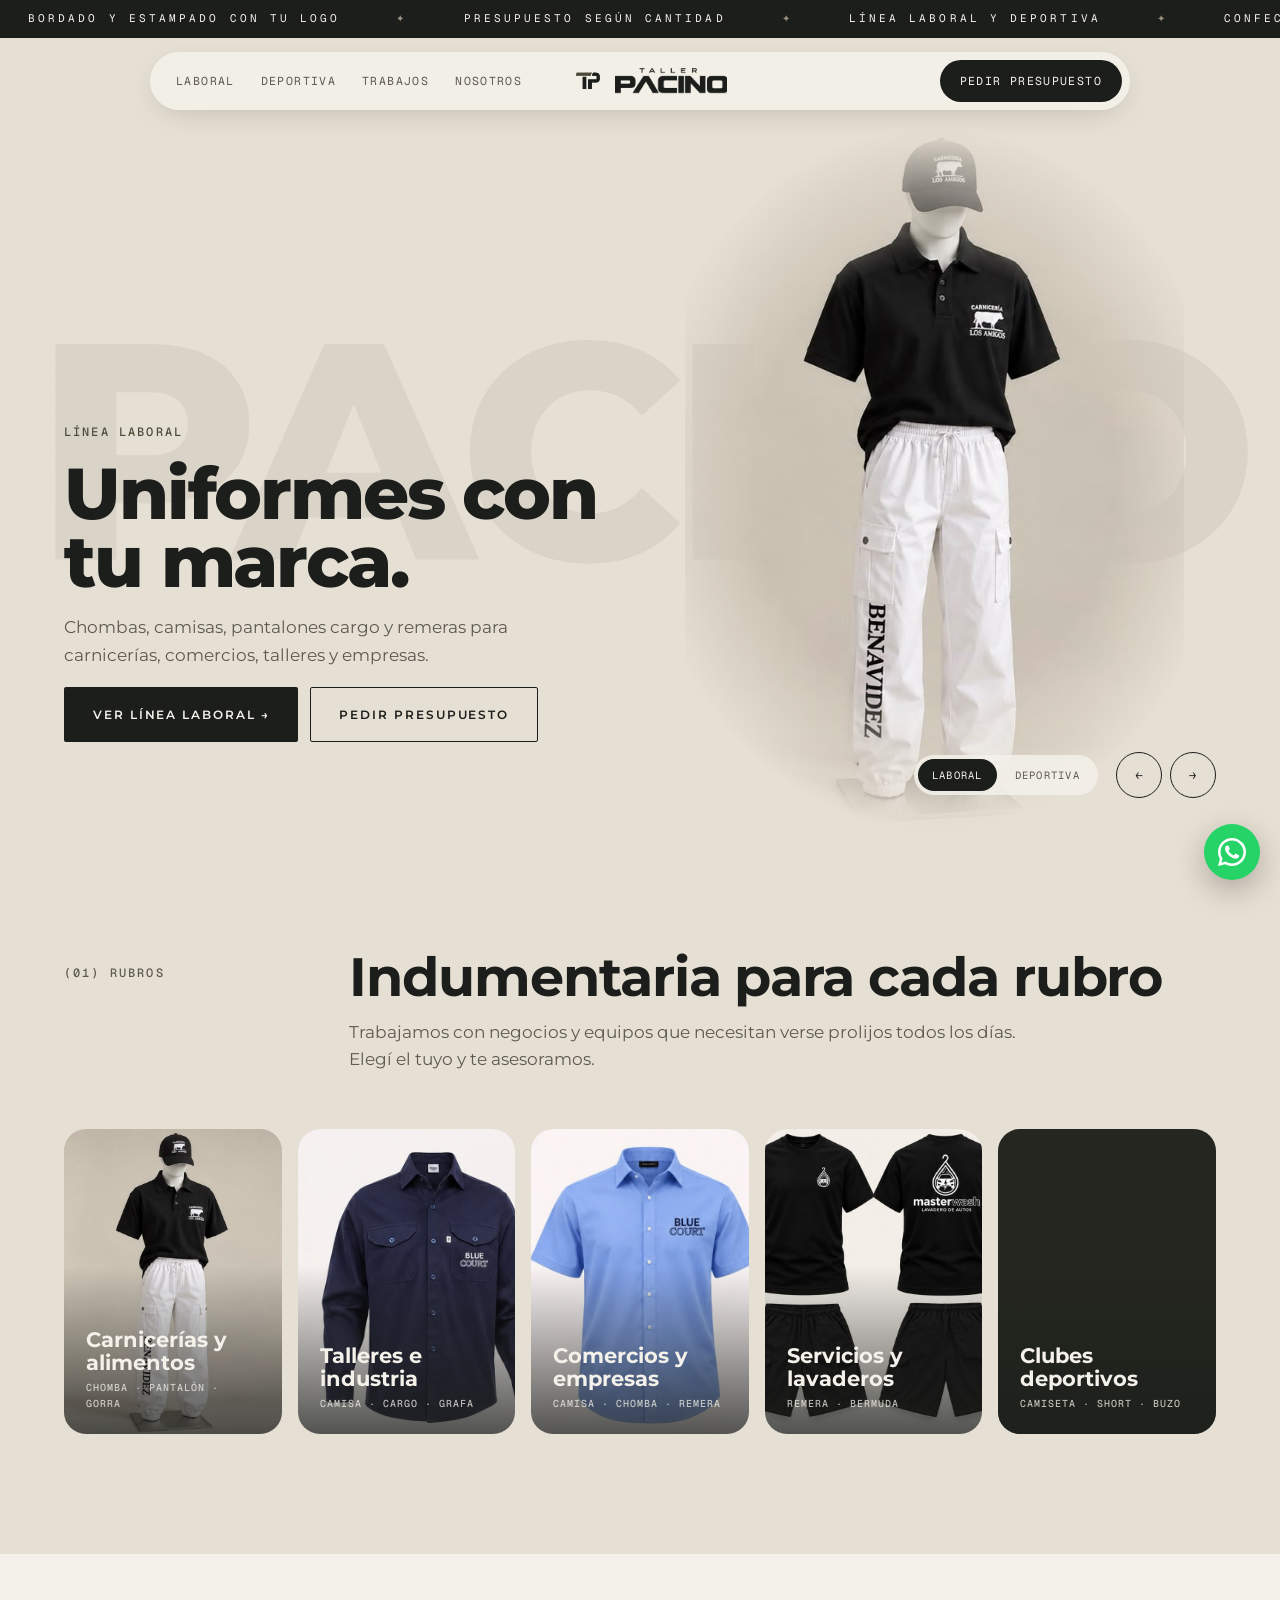
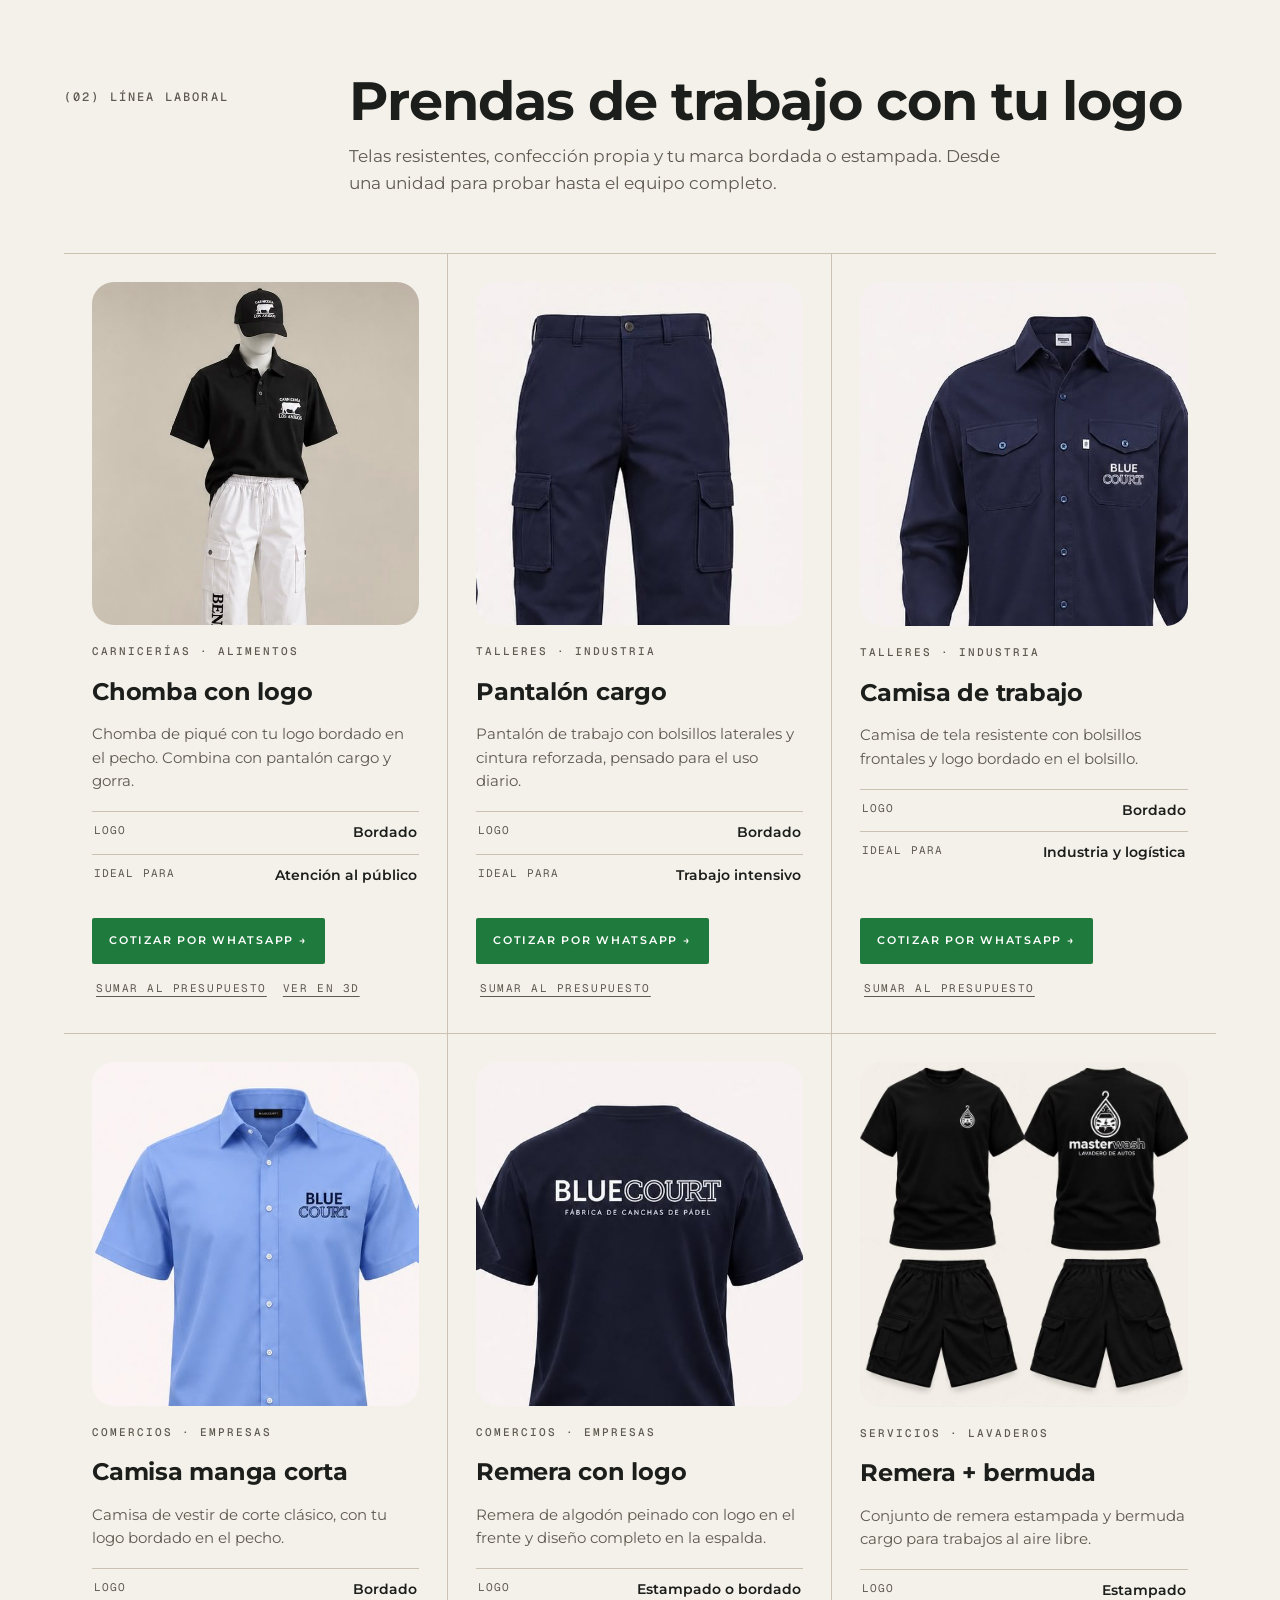
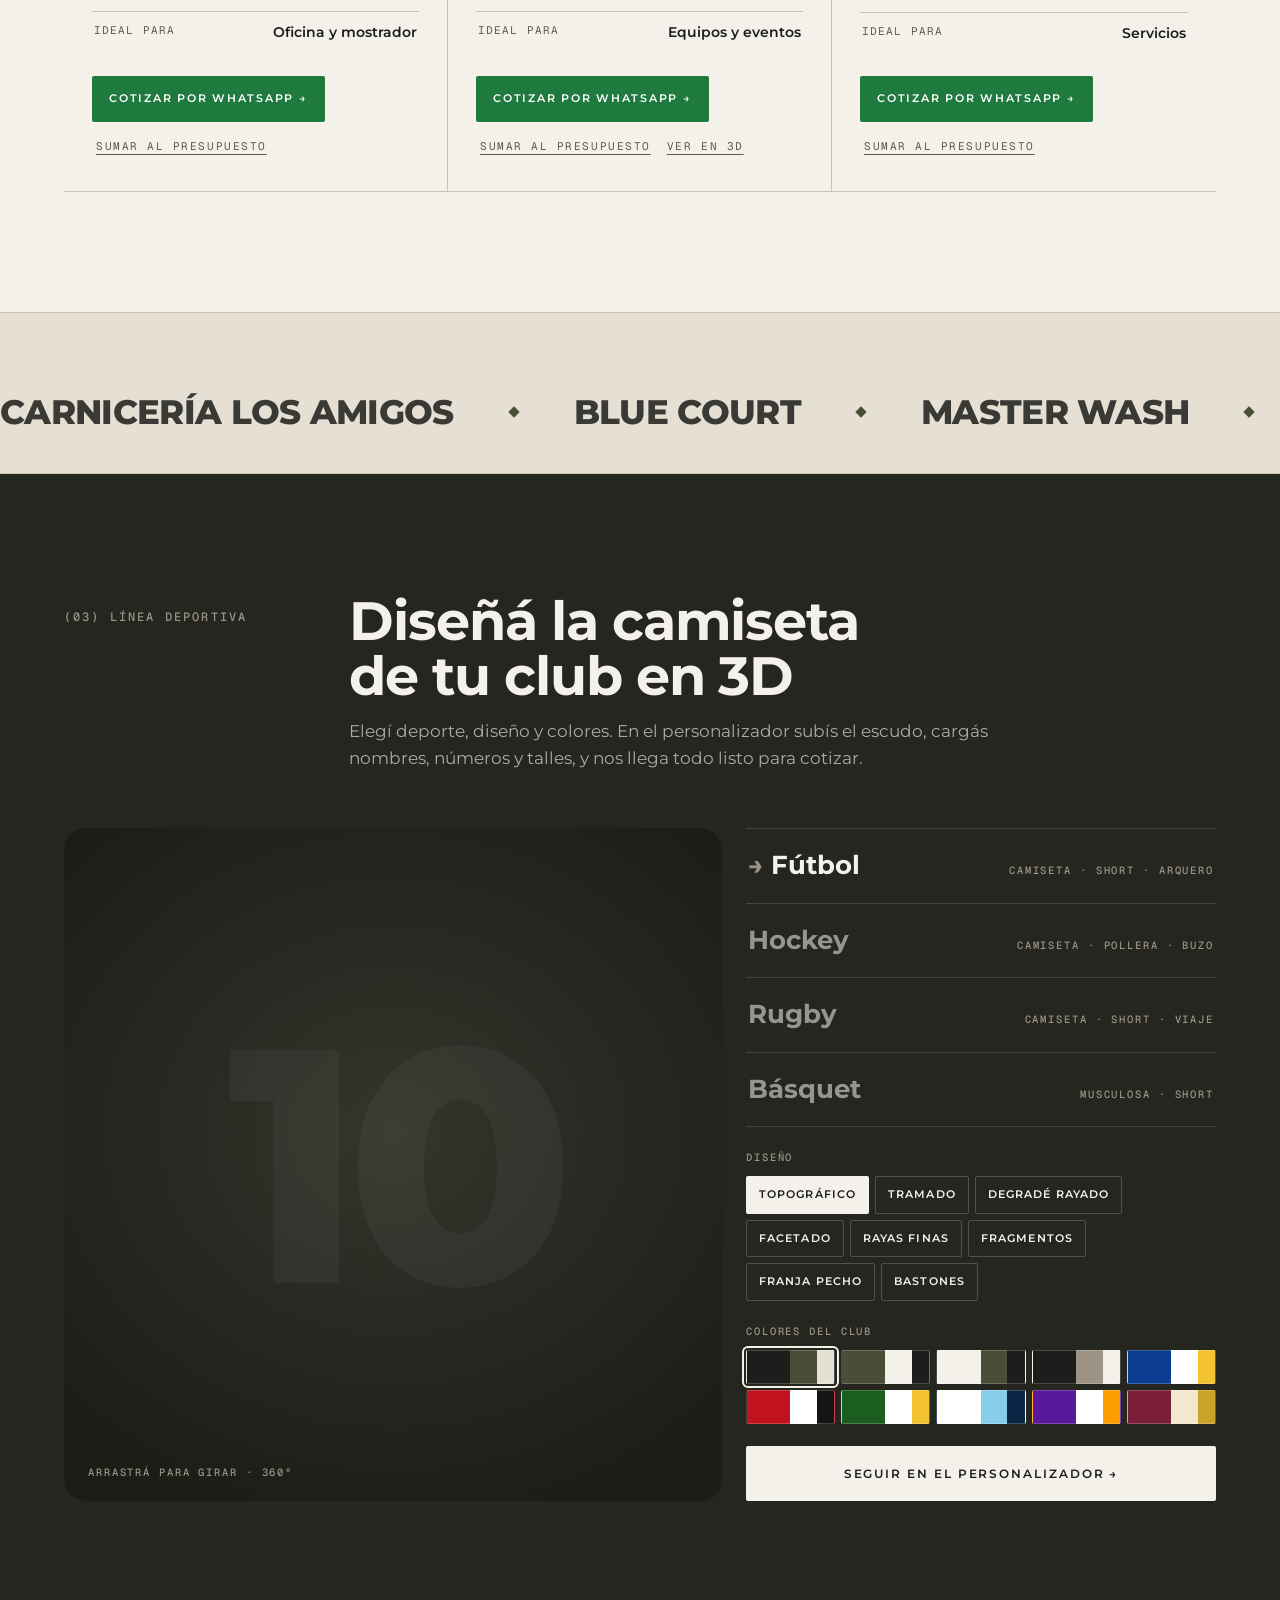
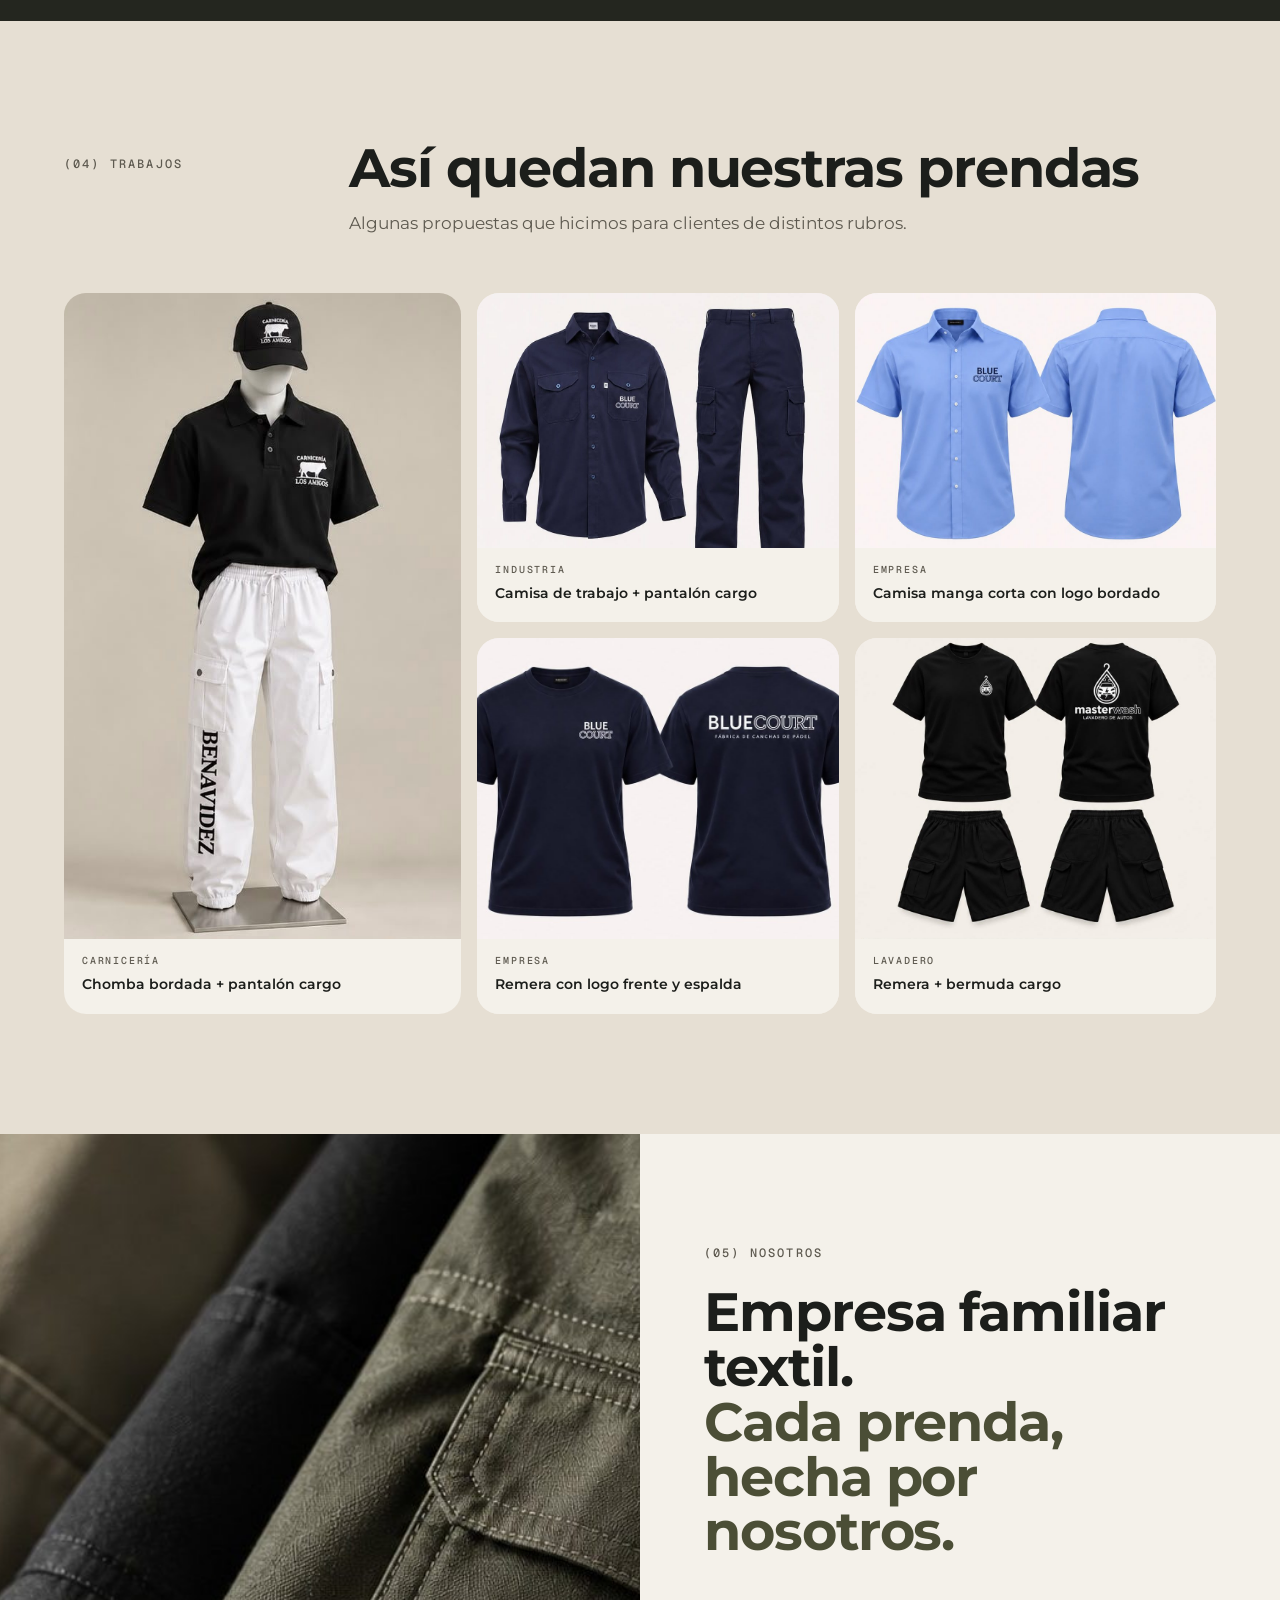
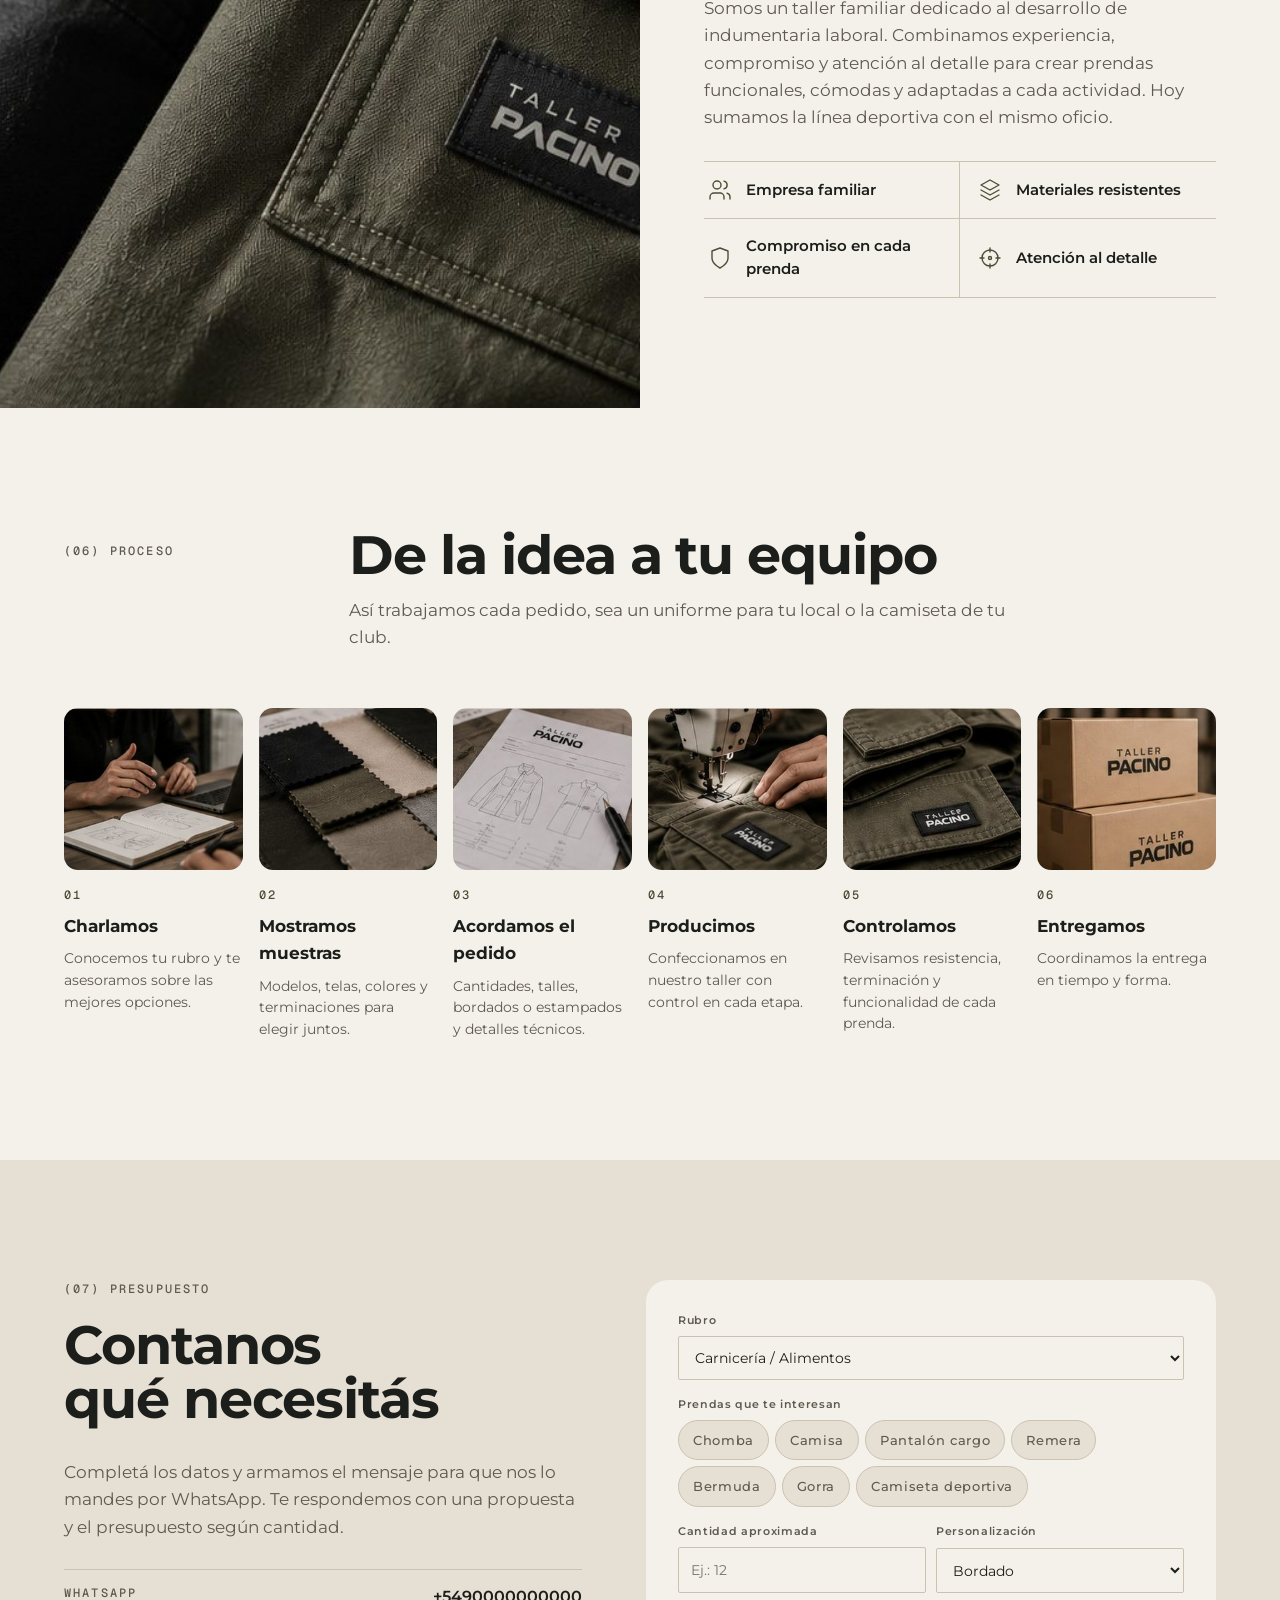
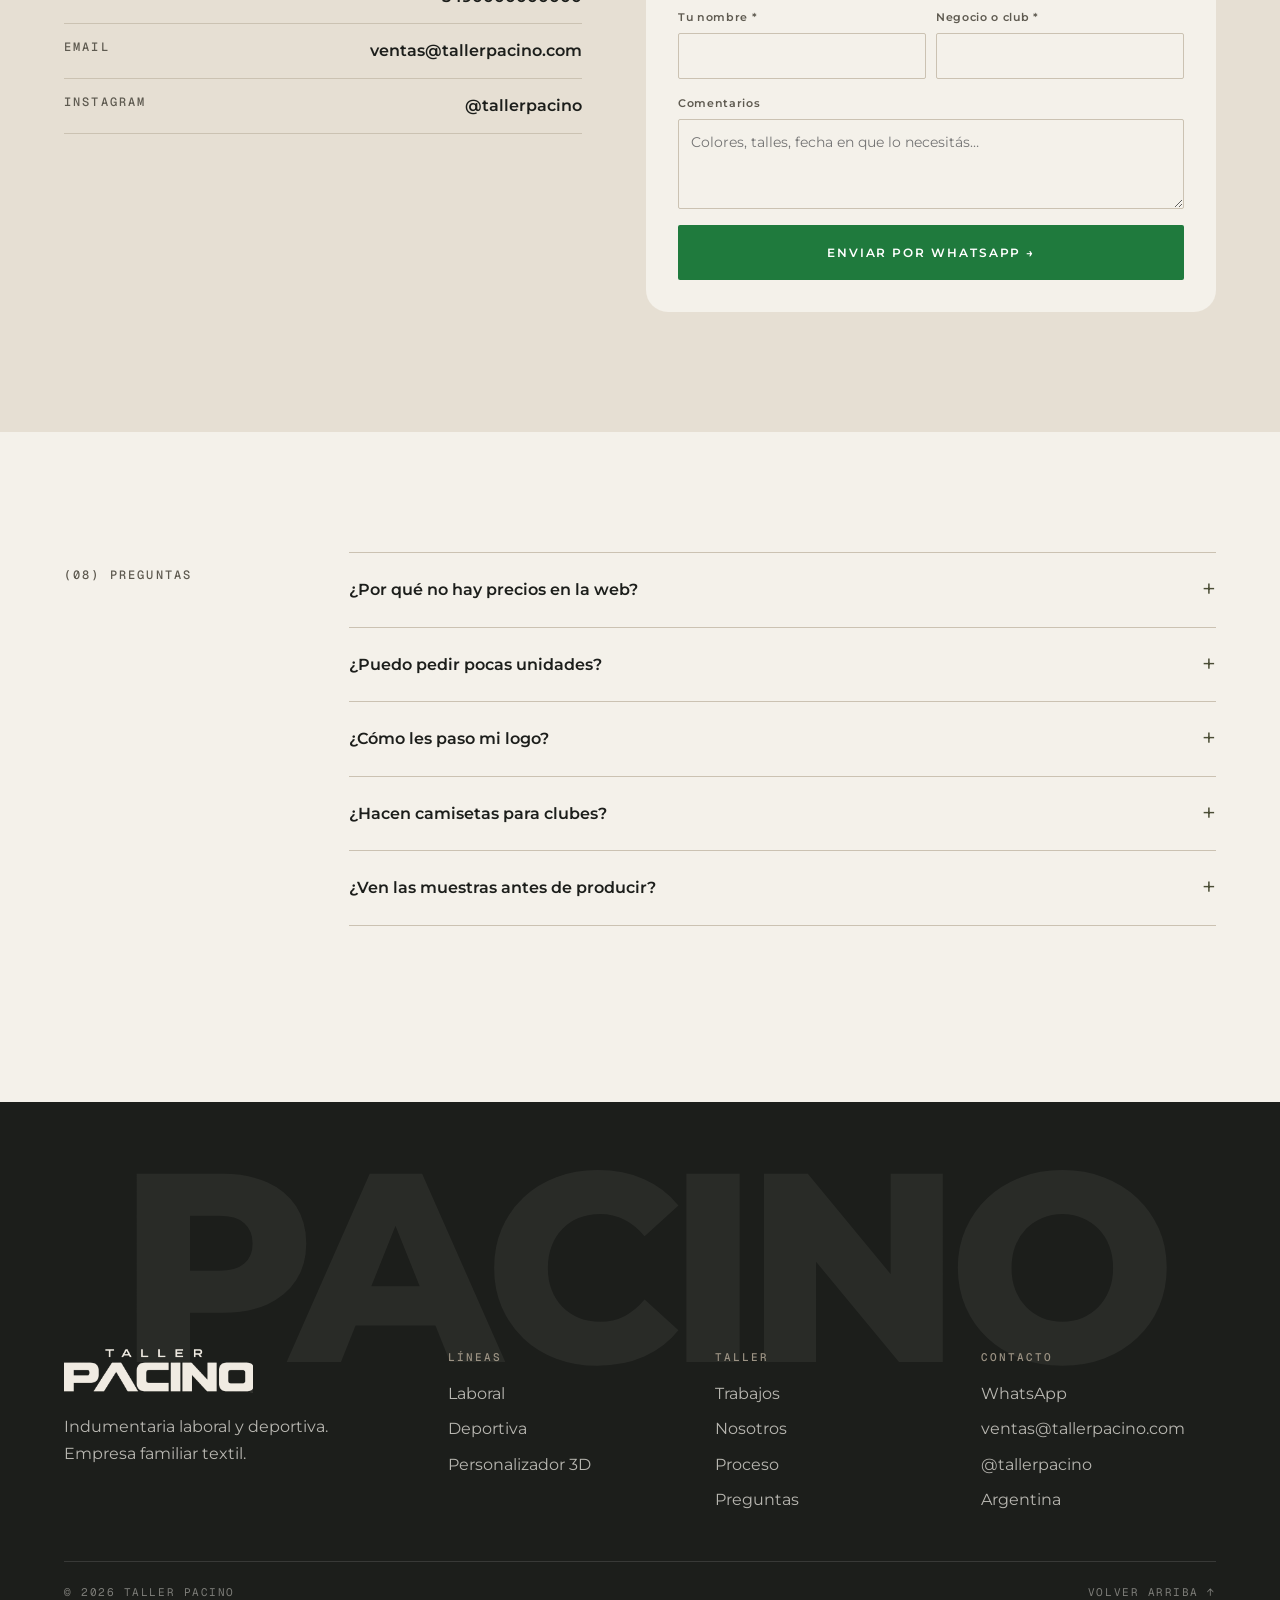
==== commit 5de53635: "Portada con línea laboral y deportiva, estilo catálogo - Barra de anuncios, menú flotante con logo c" ====
--- a/index.html
+++ b/index.html
@@ -3,197 +3,268 @@
 <head>
   <meta charset="utf-8">
   <meta name="viewport" content="width=device-width, initial-scale=1, viewport-fit=cover">
-  <title>Taller Pacino Sport | Indumentaria para clubes de fútbol, hockey, rugby y básquet</title>
-  <meta name="description" content="Taller Pacino diseña y confecciona indumentaria deportiva para clubes de fútbol, hockey, rugby y básquet. Diseñá tu camiseta en 3D y pedí tu presupuesto.">
+  <title>Taller Pacino | Indumentaria laboral y deportiva con tu logo</title>
+  <meta name="description" content="Taller Pacino confecciona indumentaria laboral y deportiva personalizada: chombas, pantalones cargo, camisas y remeras con tu logo para carnicerías, comercios, talleres y clubes.">
   <meta name="theme-color" content="#e6dfd3">
   <link rel="icon" href="assets/img/logo-tp.png">
   <link rel="preconnect" href="https://fonts.googleapis.com">
   <link rel="preconnect" href="https://fonts.gstatic.com" crossorigin>
-  <link href="https://fonts.googleapis.com/css2?family=Montserrat:wght@400;500;600;700;800&family=Archivo+Black&family=Bebas+Neue&family=Graduate&family=Playfair+Display:wght@800&family=Space+Grotesk:wght@700&display=swap" rel="stylesheet">
+  <link href="https://fonts.googleapis.com/css2?family=Montserrat:wght@400;500;600;700;800&family=Geist+Mono:wght@400;500&family=Archivo+Black&family=Bebas+Neue&family=Graduate&family=Playfair+Display:wght@800&family=Space+Grotesk:wght@700&display=swap" rel="stylesheet">
   <link rel="stylesheet" href="css/styles.css">
   <script type="importmap">
     { "imports": { "three": "./vendor/three/three.module.min.js", "three/addons/": "./vendor/three/addons/" } }
   </script>
 </head>
-<body>
-
-<header class="site-header" id="top">
-  <div class="wrap nav">
-    <a href="index.html" class="logo" aria-label="Taller Pacino — inicio">
+<body class="home">
+
+<div class="announce" aria-label="Anuncio">
+  <div class="announce-track">
+    <span>Bordado y estampado con tu logo</span><span>Presupuesto según cantidad</span><span>Línea laboral y deportiva</span><span>Confección propia</span>
+    <span>Bordado y estampado con tu logo</span><span>Presupuesto según cantidad</span><span>Línea laboral y deportiva</span><span>Confección propia</span>
+  </div>
+</div>
+
+<header class="topbar" id="top">
+  <nav class="pill-nav" aria-label="Principal">
+    <div class="pill-links">
+      <a href="#laboral">Laboral</a>
+      <a href="#deportiva">Deportiva</a>
+      <a href="#trabajos">Trabajos</a>
+      <a href="#nosotros">Nosotros</a>
+    </div>
+    <a href="index.html" class="pill-logo" aria-label="Taller Pacino — inicio">
       <img class="tp" src="assets/img/logo-tp.png" alt="">
       <img class="word" src="assets/img/logo-word-dark.png" alt="Taller Pacino">
-      <span class="sep"></span><span class="line">SPORT</span>
     </a>
-    <nav class="nav-links" aria-label="Principal">
-      <a href="#deportes">Deportes</a>
-      <a href="#nosotros">Nosotros</a>
-      <a href="#personalizador">Personalizador</a>
-      <a href="#catalogo">Catálogo</a>
-      <a href="#proceso">Proceso</a>
-    </nav>
-    <a class="btn btn-dark btn-sm" href="personalizar.html">Pedí tu presupuesto</a>
+    <a class="pill-cta" href="#contacto">Pedir presupuesto</a>
+  </nav>
+</header>
+
+<main>
+  <!-- HERO: dos líneas -->
+  <section class="hero2" aria-roledescription="carrusel" aria-label="Líneas de indumentaria">
+    <div class="hero-slide active" data-slide="0">
+      <div class="giant" aria-hidden="true">PACINO</div>
+      <div class="hero-media hero-media-photo"><img src="assets/img/trabajo-carniceria.jpg" alt="Chomba negra bordada y pantalón cargo blanco para carnicería"></div>
+      <div class="hero-copy">
+        <span class="mono">Línea laboral</span>
+        <h1>Uniformes con<br>tu marca.</h1>
+        <p>Chombas, camisas, pantalones cargo y remeras para carnicerías, comercios, talleres y empresas.</p>
+        <div class="actions"><a class="btn btn-dark" href="#laboral">Ver línea laboral →</a><a class="btn btn-outline" href="#contacto">Pedir presupuesto</a></div>
+      </div>
+    </div>
+    <div class="hero-slide" data-slide="1">
+      <div class="giant" aria-hidden="true">SPORT</div>
+      <div class="hero-media hero-media-3d" id="heroStage" aria-label="Camiseta en 3D. Arrastrá para girarla."></div>
+      <div class="hero-copy">
+        <span class="mono">Línea deportiva</span>
+        <h1>Vestí a<br>tu club.</h1>
+        <p>Camisetas para fútbol, hockey, rugby y básquet. Diseñala en 3D con los colores y el escudo de tu club.</p>
+        <div class="actions"><a class="btn btn-dark" href="personalizar.html">Diseñar en 3D →</a><a class="btn btn-outline" href="#deportiva">Ver línea deportiva</a></div>
+      </div>
+    </div>
+    <div class="hero-nav">
+      <div class="hero-dots" id="heroDots"><button class="active" aria-label="Línea laboral">Laboral</button><button aria-label="Línea deportiva">Deportiva</button></div>
+      <div class="hero-arrows"><button id="heroPrev" aria-label="Anterior">←</button><button id="heroNext" aria-label="Siguiente">→</button></div>
+    </div>
+  </section>
+
+  <!-- RUBROS -->
+  <section class="sec" id="rubros">
+    <div class="sec-grid">
+      <span class="mono label">(01) Rubros</span>
+      <div class="sec-intro">
+        <h2>Indumentaria para cada rubro</h2>
+        <p>Trabajamos con negocios y equipos que necesitan verse prolijos todos los días. Elegí el tuyo y te asesoramos.</p>
+      </div>
+    </div>
+    <div class="rubros">
+      <a class="rubro" href="#contacto" data-rubro="Carnicería / Alimentos"><img src="assets/img/trabajo-carniceria.jpg" alt="" loading="lazy"><div><h3>Carnicerías y alimentos</h3><span class="mono">Chomba · Pantalón · Gorra</span></div></a>
+      <a class="rubro" href="#contacto" data-rubro="Taller / Industria"><img src="assets/img/prod-camisa-trabajo.jpg" alt="" loading="lazy"><div><h3>Talleres e industria</h3><span class="mono">Camisa · Cargo · Grafa</span></div></a>
+      <a class="rubro" href="#contacto" data-rubro="Comercio / Empresa"><img src="assets/img/prod-camisa.jpg" alt="" loading="lazy"><div><h3>Comercios y empresas</h3><span class="mono">Camisa · Chomba · Remera</span></div></a>
+      <a class="rubro" href="#contacto" data-rubro="Servicios"><img src="assets/img/prod-conjunto.jpg" alt="" loading="lazy"><div><h3>Servicios y lavaderos</h3><span class="mono">Remera · Bermuda</span></div></a>
+      <a class="rubro rubro-sport" href="#deportiva" data-rubro="Club deportivo"><div class="rubro-3d" id="rubroSport"></div><div><h3>Clubes deportivos</h3><span class="mono">Camiseta · Short · Buzo</span></div></a>
+    </div>
+  </section>
+
+  <!-- LÍNEA LABORAL -->
+  <section class="sec sec-alt" id="laboral">
+    <div class="sec-grid">
+      <span class="mono label">(02) Línea laboral</span>
+      <div class="sec-intro">
+        <h2>Prendas de trabajo con tu logo</h2>
+        <p>Telas resistentes, confección propia y tu marca bordada o estampada. Desde una unidad para probar hasta el equipo completo.</p>
+      </div>
+    </div>
+    <div class="prod-grid" id="laboralGrid"></div>
+  </section>
+
+  <!-- CLIENTES -->
+  <section class="clients" aria-label="Clientes">
+    <span class="mono">Confían en nosotros</span>
+    <div class="clients-track">
+      <span>Carnicería Los Amigos</span><i></i><span>Blue Court</span><i></i><span>Master Wash</span><i></i>
+      <span>Carnicería Los Amigos</span><i></i><span>Blue Court</span><i></i><span>Master Wash</span><i></i>
+      <span>Carnicería Los Amigos</span><i></i><span>Blue Court</span><i></i><span>Master Wash</span><i></i>
+    </div>
+  </section>
+
+  <!-- LÍNEA DEPORTIVA -->
+  <section class="sec sec-dark" id="deportiva">
+    <div class="sec-grid">
+      <span class="mono label">(03) Línea deportiva</span>
+      <div class="sec-intro">
+        <h2>Diseñá la camiseta de tu club en 3D</h2>
+        <p>Elegí deporte, diseño y colores. En el personalizador subís el escudo, cargás nombres, números y talles, y nos llega todo listo para cotizar.</p>
+      </div>
+    </div>
+    <div class="sport-split">
+      <div class="sport-stage">
+        <div class="bg-num" id="sportNum" aria-hidden="true">10</div>
+        <div class="sport-canvas" id="sportStage" aria-label="Camiseta en 3D. Arrastrá para girarla."></div>
+        <span class="mono drag">Arrastrá para girar · 360°</span>
+      </div>
+      <div class="sport-side">
+        <div class="sport-list" id="sportList" role="tablist" aria-label="Deportes"></div>
+        <div class="demo-block">
+          <span class="mono">Diseño</span>
+          <div class="chips" id="patternChips"></div>
+        </div>
+        <div class="demo-block">
+          <span class="mono">Colores del club</span>
+          <div class="pal-list" id="paletteList"></div>
+        </div>
+        <a class="btn btn-light btn-block" id="sportGo" href="personalizar.html">Seguir en el personalizador →</a>
+      </div>
+    </div>
+  </section>
+
+  <!-- TRABAJOS -->
+  <section class="sec" id="trabajos">
+    <div class="sec-grid">
+      <span class="mono label">(04) Trabajos</span>
+      <div class="sec-intro">
+        <h2>Así quedan nuestras prendas</h2>
+        <p>Algunas propuestas que hicimos para clientes de distintos rubros.</p>
+      </div>
+    </div>
+    <div class="works">
+      <figure class="w-tall"><img src="assets/img/trabajo-carniceria.jpg" alt="Uniforme para Carnicería Los Amigos" loading="lazy"><figcaption><span class="mono">Carnicería</span>Chomba bordada + pantalón cargo</figcaption></figure>
+      <figure><img src="assets/img/trabajo-conjunto.jpg" alt="Camisa y pantalón de trabajo Blue Court" loading="lazy"><figcaption><span class="mono">Industria</span>Camisa de trabajo + pantalón cargo</figcaption></figure>
+      <figure><img src="assets/img/trabajo-camisa.jpg" alt="Camisa celeste con logo Blue Court" loading="lazy"><figcaption><span class="mono">Empresa</span>Camisa manga corta con logo bordado</figcaption></figure>
+      <figure><img src="assets/img/trabajo-remera.jpg" alt="Remera azul con logo Blue Court frente y espalda" loading="lazy"><figcaption><span class="mono">Empresa</span>Remera con logo frente y espalda</figcaption></figure>
+      <figure><img src="assets/img/trabajo-lavadero.jpg" alt="Remera y bermuda Master Wash" loading="lazy"><figcaption><span class="mono">Lavadero</span>Remera + bermuda cargo</figcaption></figure>
+    </div>
+  </section>
+
+  <!-- NOSOTROS -->
+  <section class="about2" id="nosotros">
+    <div class="about2-photo" style="background-image:url('assets/img/taller.jpg')" role="img" aria-label="Prendas en el taller con la etiqueta Taller Pacino"></div>
+    <div class="about2-text">
+      <span class="mono">(05) Nosotros</span>
+      <h2>Empresa familiar textil.<br><em>Cada prenda, hecha por nosotros.</em></h2>
+      <p>Somos un taller familiar dedicado al desarrollo de indumentaria laboral. Combinamos experiencia, compromiso y atención al detalle para crear prendas funcionales, cómodas y adaptadas a cada actividad. Hoy sumamos la línea deportiva con el mismo oficio.</p>
+      <div class="values2">
+        <div><svg viewBox="0 0 24 24" fill="none" stroke="currentColor" stroke-width="1.4" stroke-linecap="round" stroke-linejoin="round"><path d="M16 21v-2a4 4 0 0 0-4-4H6a4 4 0 0 0-4 4v2M9 11a4 4 0 1 0 0-8 4 4 0 0 0 0 8zM22 21v-2a4 4 0 0 0-3-3.9M16 3.1a4 4 0 0 1 0 7.8"/></svg><span>Empresa familiar</span></div>
+        <div><svg viewBox="0 0 24 24" fill="none" stroke="currentColor" stroke-width="1.4" stroke-linecap="round" stroke-linejoin="round"><path d="M12 2l9 5-9 5-9-5 9-5zM3 12l9 5 9-5M3 17l9 5 9-5"/></svg><span>Materiales resistentes</span></div>
+        <div><svg viewBox="0 0 24 24" fill="none" stroke="currentColor" stroke-width="1.4" stroke-linecap="round" stroke-linejoin="round"><path d="M12 22s8-4 8-10V5l-8-3-8 3v7c0 6 8 10 8 10z"/></svg><span>Compromiso en cada prenda</span></div>
+        <div><svg viewBox="0 0 24 24" fill="none" stroke="currentColor" stroke-width="1.4" stroke-linecap="round" stroke-linejoin="round"><circle cx="12" cy="12" r="8"/><path d="M12 2v4M12 18v4M2 12h4M18 12h4"/><circle cx="12" cy="12" r="1.5"/></svg><span>Atención al detalle</span></div>
+      </div>
+    </div>
+  </section>
+
+  <!-- PROCESO -->
+  <section class="sec sec-alt" id="proceso">
+    <div class="sec-grid">
+      <span class="mono label">(06) Proceso</span>
+      <div class="sec-intro">
+        <h2>De la idea a tu equipo</h2>
+        <p>Así trabajamos cada pedido, sea un uniforme para tu local o la camiseta de tu club.</p>
+      </div>
+    </div>
+    <ol class="steps2">
+      <li><img src="assets/img/proceso-1.jpg" alt="" loading="lazy"><span class="mono">01</span><h3>Charlamos</h3><p>Conocemos tu rubro y te asesoramos sobre las mejores opciones.</p></li>
+      <li><img src="assets/img/proceso-2.jpg" alt="" loading="lazy"><span class="mono">02</span><h3>Mostramos muestras</h3><p>Modelos, telas, colores y terminaciones para elegir juntos.</p></li>
+      <li><img src="assets/img/proceso-3.jpg" alt="" loading="lazy"><span class="mono">03</span><h3>Acordamos el pedido</h3><p>Cantidades, talles, bordados o estampados y detalles técnicos.</p></li>
+      <li><img src="assets/img/proceso-4.jpg" alt="" loading="lazy"><span class="mono">04</span><h3>Producimos</h3><p>Confeccionamos en nuestro taller con control en cada etapa.</p></li>
+      <li><img src="assets/img/proceso-5.jpg" alt="" loading="lazy"><span class="mono">05</span><h3>Controlamos</h3><p>Revisamos resistencia, terminación y funcionalidad de cada prenda.</p></li>
+      <li><img src="assets/img/proceso-6.jpg" alt="" loading="lazy"><span class="mono">06</span><h3>Entregamos</h3><p>Coordinamos la entrega en tiempo y forma.</p></li>
+    </ol>
+  </section>
+
+  <!-- CONTACTO -->
+  <section class="sec" id="contacto">
+    <div class="contact">
+      <div class="contact-text">
+        <span class="mono">(07) Presupuesto</span>
+        <h2>Contanos qué necesitás</h2>
+        <p>Completá los datos y armamos el mensaje para que nos lo mandes por WhatsApp. Te respondemos con una propuesta y el presupuesto según cantidad.</p>
+        <ul class="contact-list">
+          <li><span class="mono">WhatsApp</span><a data-cfg="whatsapp-link" target="_blank" rel="noopener" id="waText"></a></li>
+          <li><span class="mono">Email</span><a data-cfg="email-link"></a></li>
+          <li><span class="mono">Instagram</span><a data-cfg="instagram-link" target="_blank" rel="noopener"></a></li>
+        </ul>
+      </div>
+      <form class="quote" id="quickQuote" novalidate>
+        <div class="field"><label for="qRubro">Rubro</label>
+          <select class="select" id="qRubro" name="rubro">
+            <option>Carnicería / Alimentos</option><option>Gastronomía</option><option>Taller / Industria</option><option>Comercio / Empresa</option><option>Servicios</option><option>Club deportivo</option><option>Otro</option>
+          </select></div>
+        <div class="field"><label>Prendas que te interesan</label>
+          <div class="checks" id="qPrendas">
+            <label><input type="checkbox" value="Chomba"><span>Chomba</span></label>
+            <label><input type="checkbox" value="Camisa"><span>Camisa</span></label>
+            <label><input type="checkbox" value="Pantalón cargo"><span>Pantalón cargo</span></label>
+            <label><input type="checkbox" value="Remera"><span>Remera</span></label>
+            <label><input type="checkbox" value="Bermuda"><span>Bermuda</span></label>
+            <label><input type="checkbox" value="Gorra"><span>Gorra</span></label>
+            <label><input type="checkbox" value="Camiseta deportiva"><span>Camiseta deportiva</span></label>
+          </div></div>
+        <div class="row2">
+          <div class="field"><label for="qCant">Cantidad aproximada</label><input class="input" id="qCant" name="cantidad" inputmode="numeric" placeholder="Ej.: 12"></div>
+          <div class="field"><label for="qLogo">Personalización</label>
+            <select class="select" id="qLogo" name="logo"><option>Bordado</option><option>Estampado</option><option>No sé, asesórenme</option></select></div>
+        </div>
+        <div class="row2">
+          <div class="field"><label for="qName">Tu nombre *</label><input class="input" id="qName" name="nombre" autocomplete="name"></div>
+          <div class="field"><label for="qNeg">Negocio o club *</label><input class="input" id="qNeg" name="negocio"></div>
+        </div>
+        <div class="field"><label for="qMsg">Comentarios</label><textarea class="textarea" id="qMsg" name="comentarios" placeholder="Colores, talles, fecha en que lo necesitás…"></textarea></div>
+        <p class="note" id="qErr" hidden></p>
+        <button class="btn btn-wa btn-block" type="submit">Enviar por WhatsApp →</button>
+        <div class="quote-out" id="qOut" hidden>
+          <p class="note">Si WhatsApp no se abrió, copiá el mensaje y envialo al número de arriba:</p>
+          <textarea class="textarea" id="qText" readonly></textarea>
+          <button class="btn btn-outline btn-sm" type="button" id="qCopy">Copiar mensaje</button>
+        </div>
+      </form>
+    </div>
+  </section>
+
+  <!-- FAQ -->
+  <section class="sec sec-alt" id="faq">
+    <div class="sec-grid">
+      <span class="mono label">(08) Preguntas</span>
+      <div class="faq">
+        <details><summary>¿Por qué no hay precios en la web?</summary><p>El valor depende de la prenda, la tela, el tipo de personalización (bordado o estampado) y la cantidad. Por eso armamos un presupuesto a medida para cada pedido.</p></details>
+        <details><summary>¿Puedo pedir pocas unidades?</summary><p>Sí. Contanos cuántas prendas necesitás y te pasamos el presupuesto según la cantidad.</p></details>
+        <details><summary>¿Cómo les paso mi logo?</summary><p>Mandanos el logo por WhatsApp o email, idealmente en buena calidad o en archivo vectorial. Nosotros lo preparamos para bordar o estampar.</p></details>
+        <details><summary>¿Hacen camisetas para clubes?</summary><p>Sí. En la línea deportiva hacemos camisetas, shorts y buzos para fútbol, hockey, rugby y básquet, con nombre y número por jugador. Podés diseñarla en el personalizador 3D.</p></details>
+        <details><summary>¿Ven las muestras antes de producir?</summary><p>Sí. Antes de producir te mostramos modelos, telas y terminaciones, y aprobás el diseño final.</p></details>
+      </div>
+    </div>
+  </section>
+</main>
+
+<footer class="foot2">
+  <div class="foot2-big" aria-hidden="true">PACINO</div>
+  <div class="foot2-grid">
+    <div><img class="foot-logo" src="assets/img/logo-word-light.png" alt="Taller Pacino"><p>Indumentaria laboral y deportiva.<br>Empresa familiar textil.</p></div>
+    <div><h4 class="mono">Líneas</h4><ul><li><a href="#laboral">Laboral</a></li><li><a href="#deportiva">Deportiva</a></li><li><a href="personalizar.html">Personalizador 3D</a></li></ul></div>
+    <div><h4 class="mono">Taller</h4><ul><li><a href="#trabajos">Trabajos</a></li><li><a href="#nosotros">Nosotros</a></li><li><a href="#proceso">Proceso</a></li><li><a href="#faq">Preguntas</a></li></ul></div>
+    <div><h4 class="mono">Contacto</h4><ul><li><a data-cfg="whatsapp-link" target="_blank" rel="noopener">WhatsApp</a></li><li><a data-cfg="email-link"></a></li><li><a data-cfg="instagram-link" target="_blank" rel="noopener"></a></li><li data-cfg="ciudad"></li></ul></div>
   </div>
-</header>
-
-<main>
-  <!-- HERO -->
-  <section class="hero">
-    <div class="hero-text">
-      <span class="eyebrow">Nueva línea deportiva</span>
-      <h1>Vestí a <em>tu club.</em></h1>
-      <p class="lead">Diseñamos y confeccionamos indumentaria para clubes de fútbol, hockey, rugby y básquet. Armá tu camiseta en 3D, probá colores y escudos, y pedí tu presupuesto a medida.</p>
-      <div class="actions">
-        <a class="btn btn-dark" href="personalizar.html">Diseñá tu camiseta <svg viewBox="0 0 24 24" fill="none" stroke="currentColor" stroke-width="2"><path d="M5 12h14M13 5l7 7-7 7"/></svg></a>
-        <a class="btn btn-outline" href="#deportes">Ver deportes</a>
-      </div>
-      <hr class="rule">
-      <div class="sports-row" aria-label="Deportes"><span>FÚTBOL</span><i></i><span>HOCKEY</span><i></i><span>RUGBY</span><i></i><span>BÁSQUET</span></div>
-    </div>
-    <div class="hero-stage">
-      <div class="bg-num" id="heroNum" aria-hidden="true">10</div>
-      <div class="stage-top"><span>Taller Pacino · Sport</span><span>Arrastrá para girar 360°</span></div>
-      <div class="hero-canvas" id="heroStage" aria-label="Camiseta en 3D. Arrastrá para girarla."></div>
-      <div class="sport-tabs" id="sportTabs" role="tablist" aria-label="Elegí un deporte"></div>
-    </div>
-  </section>
-
-  <div class="band" aria-hidden="true">
-    <div class="band-track">
-      <span>Fútbol</span><span>Hockey</span><span>Rugby</span><span>Básquet</span><span>Sublimación total</span><span>Bordado</span><span>Confección propia</span>
-      <span>Fútbol</span><span>Hockey</span><span>Rugby</span><span>Básquet</span><span>Sublimación total</span><span>Bordado</span><span>Confección propia</span>
-    </div>
-  </div>
-
-  <!-- DEPORTES -->
-  <section class="section alt" id="deportes">
-    <div class="wrap">
-      <div class="sec-head reveal">
-        <div><span class="index">01.</span><h2 class="title">Un equipo para <em>cada deporte.</em></h2></div>
-        <p class="lead">Prendas pensadas para el uso intensivo de cada disciplina: telas técnicas, cortes cómodos y terminaciones que resisten temporada tras temporada.</p>
-      </div>
-      <div class="sports" id="sportsGrid"></div>
-    </div>
-  </section>
-
-  <!-- NOSOTROS -->
-  <section class="about" id="nosotros">
-    <div class="about-text reveal">
-      <div><span class="index">02.</span><h2 class="title">Quiénes <em>somos.</em></h2></div>
-      <p class="big">Somos una empresa familiar textil con experiencia en indumentaria laboral, y ahora llevamos ese oficio al deporte.</p>
-      <p class="lead">Combinamos experiencia, compromiso y atención al detalle para crear prendas funcionales, cómodas y adaptadas a las necesidades de cada club.</p>
-      <hr class="rule">
-      <div class="values">
-        <div class="value"><div class="ic"><svg viewBox="0 0 24 24" fill="none" stroke="currentColor" stroke-width="1.4" stroke-linecap="round" stroke-linejoin="round"><path d="M16 21v-2a4 4 0 0 0-4-4H6a4 4 0 0 0-4 4v2M9 11a4 4 0 1 0 0-8 4 4 0 0 0 0 8zM22 21v-2a4 4 0 0 0-3-3.9M16 3.1a4 4 0 0 1 0 7.8"/></svg></div><span>Empresa<br>familiar</span></div>
-        <div class="value"><div class="ic"><svg viewBox="0 0 24 24" fill="none" stroke="currentColor" stroke-width="1.4" stroke-linecap="round" stroke-linejoin="round"><path d="M12 2l9 5-9 5-9-5 9-5zM3 12l9 5 9-5M3 17l9 5 9-5"/></svg></div><span>Experiencia<br>textil</span></div>
-        <div class="value"><div class="ic"><svg viewBox="0 0 24 24" fill="none" stroke="currentColor" stroke-width="1.4" stroke-linecap="round" stroke-linejoin="round"><path d="M12 22s8-4 8-10V5l-8-3-8 3v7c0 6 8 10 8 10z"/></svg></div><span>Compromiso<br>en cada prenda</span></div>
-        <div class="value"><div class="ic"><svg viewBox="0 0 24 24" fill="none" stroke="currentColor" stroke-width="1.4" stroke-linecap="round" stroke-linejoin="round"><circle cx="12" cy="12" r="8"/><path d="M12 2v4M12 18v4M2 12h4M18 12h4"/><circle cx="12" cy="12" r="1.5"/></svg></div><span>Atención<br>al detalle</span></div>
-      </div>
-    </div>
-    <div class="about-photo" style="background-image:url('assets/img/taller.jpg')" role="img" aria-label="Prendas confeccionadas en el taller con la etiqueta Taller Pacino"></div>
-  </section>
-
-  <!-- PERSONALIZADOR -->
-  <section class="section dark" id="personalizador">
-    <div class="wrap">
-      <div class="sec-head reveal">
-        <div><span class="index">03.</span><h2 class="title">Personalizador <em>3D.</em></h2></div>
-        <p class="lead">Probalo acá mismo: elegí la prenda, el diseño y los colores. En el personalizador completo subís el escudo, cargás nombres, números y talles, y nos llega todo listo para cotizar.</p>
-      </div>
-      <div class="demo reveal">
-        <div class="demo-opts">
-          <div class="demo-steps"><span class="on">Prenda</span><span class="on">Diseño</span><span class="on cur">Color</span><span>Texto</span><span>Escudo</span></div>
-          <h4>Armá tu camiseta</h4>
-          <div><div class="demo-label">Prenda</div><div class="chips" id="demoProducts"></div></div>
-          <div><div class="demo-label">Diseño</div><div class="chips" id="demoPatterns"></div></div>
-          <div><div class="demo-label">Colores del club</div><div class="pal-list" id="demoPalettes"></div></div>
-        </div>
-        <div class="demo-view">
-          <div class="demo-canvas" id="demoStage" aria-label="Vista 3D del diseño"></div>
-          <div class="demo-views" id="demoViews">
-            <button data-view="frente" class="active">Frente</button><button data-view="espalda">Espalda</button><button data-view="izq">Lateral</button><button data-view="rotar">360°</button>
-          </div>
-        </div>
-        <div class="demo-sum">
-          <h4>Resumen</h4>
-          <dl id="demoSpec"></dl>
-          <p class="demo-note">La vista 3D es una referencia. Antes de producir te enviamos la propuesta final para aprobar.</p>
-          <a class="btn btn-oliva btn-block" id="demoGo" href="personalizar.html">Seguir personalizando →</a>
-        </div>
-      </div>
-    </div>
-  </section>
-
-  <!-- CATÁLOGO -->
-  <section class="section" id="catalogo">
-    <div class="wrap">
-      <div class="sec-head reveal">
-        <div><span class="index">04.</span><h2 class="title">Prendas <em>para tu equipo.</em></h2></div>
-        <p class="lead">Todas se personalizan en colores, diseño, escudo, nombre y número, en talles de adulto y niño. Pasá el mouse para ver la espalda.</p>
-      </div>
-      <div class="products" id="productGrid"></div>
-    </div>
-  </section>
-
-  <!-- PROCESO -->
-  <section class="section alt" id="proceso">
-    <div class="wrap">
-      <div class="sec-head reveal" style="display:block">
-        <span class="index">05.</span><h2 class="title">Nuestro <em>proceso.</em></h2>
-        <p class="sub-tracked">De la idea a tu equipo.</p>
-      </div>
-      <div class="steps reveal">
-        <div class="step"><div class="step-top"><b>01</b><i></i></div><h3>Diseñás o charlamos</h3><p>Armás tu idea en el personalizador o nos contás qué necesita tu club.</p><img src="assets/img/proceso-1.jpg" alt="Reunión con el cliente y bocetos" loading="lazy"></div>
-        <div class="step"><div class="step-top"><b>02</b><i></i></div><h3>Mostramos muestras</h3><p>Presentamos modelos, telas, colores y terminaciones.</p><img src="assets/img/proceso-2.jpg" alt="Muestras de telas" loading="lazy"></div>
-        <div class="step"><div class="step-top"><b>03</b><i></i></div><h3>Acordamos el pedido</h3><p>Definimos cantidades, talles, nombres, números y detalles técnicos.</p><img src="assets/img/proceso-3.jpg" alt="Ficha técnica del pedido" loading="lazy"></div>
-        <div class="step"><div class="step-top"><b>04</b><i></i></div><h3>Producimos</h3><p>Confeccionamos en nuestro taller, con procesos propios y control en cada etapa.</p><img src="assets/img/proceso-4.jpg" alt="Confección en el taller" loading="lazy"></div>
-        <div class="step"><div class="step-top"><b>05</b><i></i></div><h3>Controlamos la calidad</h3><p>Revisamos cada prenda: resistencia, terminación y funcionalidad.</p><img src="assets/img/proceso-5.jpg" alt="Control de calidad" loading="lazy"></div>
-        <div class="step"><div class="step-top"><b>06</b><i></i></div><h3>Entregamos</h3><p>Coordinamos la entrega para que tu equipo salga a la cancha.</p><img src="assets/img/proceso-6.jpg" alt="Cajas de entrega Taller Pacino" loading="lazy"></div>
-      </div>
-    </div>
-  </section>
-
-  <!-- FAQ -->
-  <section class="section" id="faq">
-    <div class="wrap faq-grid">
-      <div class="reveal"><span class="index">06.</span><h2 class="title">Preguntas <em>frecuentes.</em></h2></div>
-      <div class="faq reveal">
-        <details><summary>¿Por qué no hay precios en la web?</summary><p>Cada club pide algo distinto: el valor depende de la prenda, la tela, la técnica (sublimación, bordado o estampa), la cantidad y los plazos. Por eso armamos un presupuesto a medida con la información que nos mandás desde el personalizador.</p></details>
-        <details><summary>¿El diseño que armo en la web es el final?</summary><p>Es una referencia para que veas la idea y nos la transmitas. Antes de producir preparamos el diseño final y lo aprobás con nosotros.</p></details>
-        <details><summary>¿Puedo subir el escudo de mi club?</summary><p>Sí. Podés subirlo en PNG, JPG o SVG para verlo aplicado. Si tenés el archivo vectorial, envialo con la solicitud para lograr la mejor calidad.</p></details>
-        <details><summary>¿Hacen nombre y número por jugador?</summary><p>Sí. Cargá las cantidades por talle y, si cada prenda lleva un nombre y número distinto, contanos en la solicitud y te pedimos la lista completa del plantel.</p></details>
-        <details><summary>¿Trabajan categorías infantiles?</summary><p>Sí, hacemos talles de niño y de adulto para que todas las categorías del club tengan la misma indumentaria.</p></details>
-      </div>
-    </div>
-  </section>
-
-  <!-- CTA -->
-  <section class="cta">
-    <div class="wrap">
-      <div class="reveal">
-        <h2>¿Armamos la indumentaria<br>de tu club?</h2>
-        <p>Diseñá online o escribinos: te respondemos con una propuesta y el presupuesto a medida.</p>
-      </div>
-      <div class="cta-actions">
-        <a class="btn btn-light" href="personalizar.html">Abrir el personalizador</a>
-        <a class="btn btn-outline-light" data-cfg="whatsapp-link" target="_blank" rel="noopener">Escribinos por WhatsApp</a>
-      </div>
-    </div>
-  </section>
-</main>
-
-<footer class="site-footer">
-  <div class="wrap">
-    <div class="foot-grid">
-      <div>
-        <img class="foot-logo" src="assets/img/logo-word-light.png" alt="Taller Pacino">
-        <p style="margin:0;line-height:1.7">Indumentaria laboral y deportiva.<br>Empresa familiar textil.</p>
-      </div>
-      <div><h4>DEPORTES</h4><ul><li><a href="personalizar.html?sector=futbol">Fútbol</a></li><li><a href="personalizar.html?sector=hockey">Hockey</a></li><li><a href="personalizar.html?sector=rugby">Rugby</a></li><li><a href="personalizar.html?sector=basquet">Básquet</a></li></ul></div>
-      <div><h4>SITIO</h4><ul><li><a href="personalizar.html">Personalizador 3D</a></li><li><a href="#catalogo">Catálogo</a></li><li><a href="#proceso">Nuestro proceso</a></li><li><a href="#faq">Preguntas</a></li></ul></div>
-      <div><h4>CONTACTO</h4><ul><li><a data-cfg="whatsapp-link" target="_blank" rel="noopener">WhatsApp</a></li><li><a data-cfg="email-link"></a></li><li><a data-cfg="instagram-link" target="_blank" rel="noopener"></a></li><li data-cfg="ciudad"></li></ul></div>
-    </div>
-    <div class="foot-bottom"><span>© <span data-cfg="year"></span> Taller Pacino</span><a href="#top">Volver arriba ↑</a></div>
-  </div>
+  <div class="foot2-bottom"><span>© <span data-cfg="year"></span> Taller Pacino</span><a href="#top">Volver arriba ↑</a></div>
 </footer>
 
 <a class="wa-float" data-cfg="whatsapp-link" target="_blank" rel="noopener" aria-label="Escribinos por WhatsApp">
--- a/css/styles.css
+++ b/css/styles.css
@@ -15,6 +15,9 @@
   --taupe: #9c9384;
   --white: #ffffff;
   --font: 'Montserrat', system-ui, -apple-system, 'Segoe UI', sans-serif;
+  --mono: 'Geist Mono', ui-monospace, Consolas, monospace;
+  --wa: #1f7a3d;
+  --r-lg: 22px;
   --gutter: 72px;
   --radius: 4px;
   color-scheme: light;
@@ -32,6 +35,7 @@
   -webkit-font-smoothing: antialiased;
 }
 img { max-width: 100%; display: block; }
+[hidden] { display: none !important; }
 a { color: inherit; text-decoration: none; }
 button { font: inherit; color: inherit; cursor: pointer; }
 input, select, textarea { font: inherit; color: inherit; }
@@ -250,8 +254,243 @@
 .wa-float:hover { transform: scale(1.07); }
 .wa-float svg { width: 28px; height: 28px; color: #fff; }
 
-.reveal { opacity: 0; transform: translateY(28px); transition: opacity .8s ease, transform .8s ease; }
-.reveal.in { opacity: 1; transform: none; }
+.reveal { }
+
+
+/* =========================================================================
+   PORTADA (estructura tipo catálogo: anuncio, menú flotante, secciones (01))
+   ========================================================================= */
+.home { background: var(--bg); }
+.mono { font-family: var(--mono); font-size: 12px; font-weight: 500; letter-spacing: .18em; text-transform: uppercase; }
+.btn-wa { background: var(--wa); color: #fff; }
+.btn-wa:hover { background: #17612f; }
+
+.announce { background: var(--ink); color: var(--surface); overflow: hidden; }
+.announce-track { display: flex; width: max-content; animation: band 40s linear infinite; }
+.announce-track span { font-family: var(--mono); font-size: 11px; letter-spacing: .28em; text-transform: uppercase; padding: 10px 28px; display: flex; align-items: center; gap: 56px; white-space: nowrap; }
+.announce-track span::after { content: '✦'; color: var(--taupe); font-size: 10px; }
+
+.topbar { position: sticky; top: env(safe-area-inset-top, 0px); z-index: 50; padding: 14px max(16px, env(safe-area-inset-right, 0px)) 0 max(16px, env(safe-area-inset-left, 0px)); pointer-events: none; }
+.pill-nav { pointer-events: auto; max-width: 980px; margin-inline: auto; display: grid; grid-template-columns: 1fr auto 1fr; align-items: center; gap: 16px; padding: 8px 8px 8px 26px; border-radius: 999px; background: rgba(244, 241, 234, .86); backdrop-filter: blur(12px); box-shadow: 0 8px 30px -12px rgba(28,30,27,.25); }
+.pill-links { display: flex; gap: 26px; }
+.pill-links a { font-family: var(--mono); font-size: 11.5px; letter-spacing: .12em; text-transform: uppercase; color: var(--muted); transition: color .2s; }
+.pill-links a:hover { color: var(--ink); }
+.pill-logo { display: flex; align-items: center; gap: 10px; }
+.pill-logo .tp { height: 30px; width: auto; }
+.pill-logo .word { height: 26px; width: auto; }
+.pill-cta { justify-self: end; background: var(--ink); color: var(--surface); border-radius: 999px; padding: 12px 20px; font-family: var(--mono); font-size: 11.5px; letter-spacing: .12em; text-transform: uppercase; transition: background .2s; }
+.pill-cta:hover { background: var(--oliva); }
+
+/* Hero */
+.hero2 { position: relative; height: min(88vh, 860px); min-height: 600px; margin-top: -72px; overflow: hidden; background: var(--bg); }
+.hero-slide { position: absolute; inset: 0; opacity: 0; visibility: hidden; transition: opacity .7s ease, visibility .7s; }
+.hero-slide.active { opacity: 1; visibility: visible; }
+.hero-slide[data-slide="1"] { background: var(--dark); color: var(--surface); }
+.giant { position: absolute; left: 50%; top: 52%; transform: translate(-50%, -50%); font-weight: 800; font-size: clamp(140px, 24vw, 380px); letter-spacing: -0.04em; line-height: 1; color: rgba(28,30,27,.06); white-space: nowrap; pointer-events: none; user-select: none; }
+.hero-slide[data-slide="1"] .giant { color: rgba(255,255,255,.05); }
+.hero-media { position: absolute; top: 90px; bottom: 0; right: 4vw; width: min(46vw, 640px); }
+.hero-media-photo img { width: 100%; height: 100%; object-fit: contain; object-position: bottom center; -webkit-mask-image: radial-gradient(closest-side, #000 62%, transparent 100%); mask-image: radial-gradient(closest-side, #000 62%, transparent 100%); }
+.hero-media-3d { cursor: grab; bottom: 40px; }
+.hero-copy { position: absolute; left: max(28px, 5vw); bottom: 88px; max-width: 660px; display: flex; flex-direction: column; gap: 18px; z-index: 2; }
+.hero-copy h1 { margin: 0; font-weight: 800; font-size: clamp(46px, 5.6vw, 82px); line-height: .95; letter-spacing: -0.03em; }
+.hero-copy p { margin: 0; font-size: 17px; color: var(--muted); max-width: 30em; }
+.hero-slide[data-slide="1"] .hero-copy p { color: rgba(244,241,234,.7); }
+.hero-slide[data-slide="1"] .btn-dark { background: var(--surface); color: var(--ink); }
+.hero-slide[data-slide="1"] .btn-outline { border-color: rgba(244,241,234,.6); color: var(--surface); }
+.hero-slide[data-slide="1"] .mono { color: var(--taupe); }
+.hero-copy .mono { color: var(--oliva); }
+.hero-nav { position: absolute; right: max(28px, 5vw); bottom: 32px; display: flex; gap: 18px; align-items: center; z-index: 3; }
+.hero-dots { display: flex; gap: 4px; background: rgba(244,241,234,.85); border-radius: 999px; padding: 4px; }
+.hero-dots button { border: 0; background: transparent; border-radius: 999px; padding: 8px 14px; font-family: var(--mono); font-size: 10.5px; letter-spacing: .12em; text-transform: uppercase; color: var(--muted); }
+.hero-dots button.active { background: var(--ink); color: var(--surface); }
+.hero-arrows { display: flex; gap: 8px; }
+.hero-arrows button { width: 46px; height: 46px; border-radius: 50%; border: 1px solid currentColor; background: transparent; font-size: 16px; color: var(--ink); }
+.hero2.dark-on .hero-arrows button { color: var(--surface); }
+
+/* Secciones */
+.sec { padding: 120px max(20px, 5vw); }
+.sec-alt { background: var(--surface); }
+.sec-dark { background: var(--dark); color: var(--surface); }
+.sec-grid { display: grid; grid-template-columns: minmax(160px, 22%) 1fr; gap: 32px; margin-bottom: 56px; align-items: start; }
+.sec-grid .label { padding-top: 14px; color: var(--muted); }
+.sec-dark .sec-grid .label { color: var(--taupe); }
+.sec-intro h2, .contact h2, .about2-text h2 { margin: 0 0 14px; font-weight: 700; font-size: clamp(34px, 4.2vw, 58px); line-height: 1.02; letter-spacing: -0.02em; text-wrap: balance; }
+.sec-intro p { margin: 0; color: var(--muted); font-size: 17px; max-width: 40em; }
+.sec-dark .sec-intro p { color: rgba(244,241,234,.65); }
+
+/* Rubros */
+.rubros { display: grid; grid-template-columns: repeat(5, 1fr); gap: 16px; }
+.rubro { position: relative; aspect-ratio: 3 / 4.2; border-radius: var(--r-lg); overflow: hidden; background: var(--sand); display: flex; align-items: flex-end; isolation: isolate; }
+.rubro img, .rubro-3d { position: absolute; inset: 0; width: 100%; height: 100%; object-fit: cover; z-index: -2; transition: transform .6s ease; }
+.rubro img { object-fit: cover; object-position: center 20%; }
+.rubro-sport { background: var(--dark); }
+.rubro-3d { display: grid; place-items: center; padding: 6% 4% 30%; }
+.rubro-3d img { position: static; mix-blend-mode: normal; padding: 0; object-fit: contain; width: 100%; height: 100%; }
+.rubro::after { content: ''; position: absolute; inset: 45% 0 0; background: linear-gradient(transparent, rgba(28,30,27,.75)); z-index: -1; }
+.rubro > div:last-child { padding: 22px; color: var(--surface); display: grid; gap: 6px; }
+.rubro h3 { margin: 0; font-size: 21px; font-weight: 700; line-height: 1.1; }
+.rubro .mono { font-size: 10px; color: rgba(244,241,234,.75); letter-spacing: .1em; }
+.rubro:hover img { transform: scale(1.04); }
+
+/* Productos laboral */
+.prod-grid { display: grid; grid-template-columns: repeat(3, 1fr); gap: 0; border-top: 1px solid var(--line); }
+.pcard { padding: 28px; border-bottom: 1px solid var(--line); display: flex; flex-direction: column; gap: 12px; }
+.pcard:not(:nth-child(3n)) { border-right: 1px solid var(--line); }
+.pcard-media { position: relative; aspect-ratio: 1 / 1.05; border-radius: var(--r-lg); background: var(--bg); overflow: hidden; display: grid; place-items: center; }
+.pcard-media img { width: 100%; height: 100%; object-fit: cover; transition: transform .5s ease; }
+.pcard:hover .pcard-media img { transform: scale(1.04); }
+.pcard-media .badge { position: absolute; top: 14px; left: 14px; }
+.badge { font-family: var(--mono); font-size: 10px; letter-spacing: .14em; text-transform: uppercase; border: 1px solid var(--ink); padding: 4px 8px; background: var(--surface); }
+.pcard .mono { color: var(--muted); font-size: 11px; margin-top: 6px; }
+.pcard h3 { margin: 0; font-size: 24px; font-weight: 700; letter-spacing: -0.01em; }
+.pcard p { margin: 0; color: var(--muted); font-size: 14.5px; }
+.pcard dl { margin: 6px 0 0; display: grid; }
+.pcard dl div { display: flex; justify-content: space-between; gap: 12px; padding: 10px 2px; border-top: 1px solid var(--line); font-size: 13.5px; }
+.pcard dt { font-family: var(--mono); font-size: 11px; letter-spacing: .1em; text-transform: uppercase; color: var(--muted); }
+.pcard dd { margin: 0; font-weight: 600; text-align: right; }
+.pcard .pc-actions { display: flex; gap: 8px; flex-wrap: wrap; margin-top: auto; padding-top: 10px; align-items: center; }
+.pcard .pc-actions .btn { padding: 13px 16px; font-size: 11px; }
+.link-mono { font-family: var(--mono); font-size: 11px; letter-spacing: .14em; text-transform: uppercase; color: var(--muted); text-decoration: underline; text-underline-offset: 4px; padding: 8px 4px; background: none; border: 0; }
+.link-mono:hover { color: var(--ink); }
+
+/* Clientes */
+.clients { border-block: 1px solid var(--line); padding: 34px 0; overflow: hidden; display: grid; gap: 18px; background: var(--bg); }
+.clients > .mono { text-align: center; color: var(--muted); }
+.clients-track { display: flex; align-items: center; gap: 56px; width: max-content; animation: band 32s linear infinite; }
+.clients-track span { font-weight: 800; font-size: 34px; letter-spacing: -0.02em; text-transform: uppercase; white-space: nowrap; color: var(--ink); opacity: .85; }
+.clients-track i { width: 8px; height: 8px; background: var(--oliva); transform: rotate(45deg); }
+
+/* Deportiva */
+.sport-split { display: grid; grid-template-columns: 1.4fr 1fr; gap: 24px; }
+.sport-stage { position: relative; border-radius: var(--r-lg); background: radial-gradient(70% 60% at 50% 45%, #33362c, #1b1d17); min-height: 560px; overflow: hidden; }
+.sport-stage .bg-num { position: absolute; inset: 0; display: grid; place-items: center; font-weight: 800; font-size: clamp(220px, 26vw, 420px); color: rgba(255,255,255,.04); letter-spacing: -0.05em; pointer-events: none; }
+.sport-canvas { position: absolute; inset: 20px 0 50px; cursor: grab; }
+.sport-stage .drag { position: absolute; left: 24px; bottom: 20px; color: var(--taupe); font-size: 10.5px; }
+.sport-side { display: flex; flex-direction: column; gap: 22px; }
+.sport-list { display: grid; }
+.sport-list button { display: flex; justify-content: space-between; align-items: baseline; border: 0; border-top: 1px solid rgba(255,255,255,.14); background: transparent; color: rgba(244,241,234,.55); padding: 16px 2px; font-size: 26px; font-weight: 700; text-align: left; transition: color .2s; }
+.sport-list button:last-child { border-bottom: 1px solid rgba(255,255,255,.14); }
+.sport-list button .mono { font-size: 10.5px; color: var(--taupe); }
+.sport-list button:hover, .sport-list button.active { color: var(--surface); }
+.sport-list button.active span:first-child::before { content: '→ '; color: var(--taupe); }
+.demo-block { display: grid; gap: 10px; }
+.demo-block > .mono { color: var(--taupe); font-size: 10.5px; }
+.sec-dark .chip { background: transparent; color: var(--surface); border-color: rgba(255,255,255,.2); }
+.sec-dark .chip:hover { border-color: var(--surface); }
+.sec-dark .chip.active { background: var(--surface); color: var(--ink); }
+.sec-dark .pal-list button { border-color: rgba(255,255,255,.2); }
+.sec-dark .pal-list button.active { outline-color: var(--surface); }
+
+/* Trabajos */
+.works { display: grid; grid-template-columns: 1.1fr 1fr 1fr; grid-template-rows: auto auto; gap: 16px; }
+.works figure { margin: 0; border-radius: var(--r-lg); overflow: hidden; background: #f6f1ee; position: relative; display: flex; flex-direction: column; }
+.works .w-tall { grid-row: span 2; background: #e3dace; }
+.works img { width: 100%; height: 100%; object-fit: cover; flex: 1; min-height: 0; }
+.works .w-tall img { object-fit: cover; }
+.works figcaption { padding: 14px 18px 18px; font-size: 14px; font-weight: 600; display: grid; gap: 4px; background: var(--surface); }
+.works figcaption .mono { font-size: 10px; color: var(--muted); font-weight: 500; }
+
+/* Nosotros */
+.about2 { display: grid; grid-template-columns: 1fr 1fr; background: var(--surface); }
+.about2-photo { background: center / cover no-repeat; min-height: 560px; }
+.about2-text { padding: 110px max(20px, 5vw); display: flex; flex-direction: column; gap: 22px; justify-content: center; }
+.about2-text > .mono { color: var(--muted); }
+.about2-text h2 em { font-style: normal; color: var(--oliva); }
+.about2-text p { margin: 0; color: var(--muted); font-size: 17px; max-width: 36em; }
+.values2 { display: grid; grid-template-columns: 1fr 1fr; gap: 0; border-top: 1px solid var(--line); margin-top: 8px; }
+.values2 div { display: flex; align-items: center; gap: 14px; padding: 16px 4px; border-bottom: 1px solid var(--line); font-weight: 600; font-size: 14.5px; }
+.values2 div:nth-child(odd) { border-right: 1px solid var(--line); }
+.values2 div:nth-child(even) { padding-left: 18px; }
+.values2 svg { width: 24px; height: 24px; flex: none; color: var(--oliva); }
+
+/* Proceso */
+.steps2 { list-style: none; margin: 0; padding: 0; display: grid; grid-template-columns: repeat(6, 1fr); gap: 16px; }
+.steps2 li { display: flex; flex-direction: column; gap: 8px; }
+.steps2 img { width: 100%; aspect-ratio: 1.1; object-fit: cover; border-radius: 14px; margin-bottom: 8px; }
+.steps2 .mono { color: var(--oliva); }
+.steps2 h3 { margin: 0; font-size: 17px; font-weight: 700; }
+.steps2 p { margin: 0; font-size: 13.5px; color: var(--muted); }
+
+/* Contacto */
+.contact { display: grid; grid-template-columns: 1fr 1.1fr; gap: 64px; align-items: start; }
+.contact-text { display: flex; flex-direction: column; gap: 18px; position: sticky; top: 110px; }
+.contact-text > .mono { color: var(--muted); }
+.contact-text p { margin: 0; color: var(--muted); font-size: 17px; }
+.contact-list { list-style: none; padding: 0; margin: 10px 0 0; display: grid; }
+.contact-list li { display: flex; justify-content: space-between; gap: 16px; padding: 14px 0; border-top: 1px solid var(--line); font-weight: 600; }
+.contact-list li:last-child { border-bottom: 1px solid var(--line); }
+.contact-list .mono { color: var(--muted); font-weight: 500; }
+.quote { background: var(--surface); border-radius: var(--r-lg); padding: 32px; display: grid; gap: 4px; }
+.checks { display: flex; flex-wrap: wrap; gap: 6px; }
+.checks label { cursor: pointer; }
+.checks input { position: absolute; opacity: 0; }
+.checks span { display: inline-block; padding: 9px 14px; border: 1px solid var(--line); border-radius: 999px; font-size: 13px; font-weight: 500; background: var(--bg); transition: .15s; }
+.checks input:checked + span { background: var(--ink); color: var(--surface); border-color: var(--ink); }
+.checks input:focus-visible + span { outline: 2px solid var(--oliva); outline-offset: 2px; }
+.quote-out { display: grid; gap: 10px; margin-top: 14px; }
+.quote-out .textarea { min-height: 160px; font-size: 13px; }
+#qErr { color: #8a2b1a; }
+
+/* FAQ v2 */
+#faq .faq details:first-child { border-top: 1px solid var(--line); }
+
+/* Footer v2 */
+.foot2 { background: var(--ink); color: rgba(244,241,234,.72); padding: 0 max(20px, 5vw) 36px; overflow: hidden; }
+.foot2-big { font-weight: 800; font-size: clamp(100px, 21vw, 340px); letter-spacing: -0.05em; line-height: .8; color: rgba(244,241,234,.06); text-align: center; padding-top: 56px; margin-bottom: -24px; }
+.foot2-grid { display: grid; grid-template-columns: 1.5fr 1fr 1fr 1fr; gap: 32px; position: relative; }
+.foot2-grid p { margin: 0; line-height: 1.7; }
+.foot2-grid h4 { margin: 0 0 14px; color: var(--taupe); font-size: 11px; }
+.foot2-grid ul { list-style: none; margin: 0; padding: 0; display: grid; gap: 10px; }
+.foot2-grid a:hover { color: var(--surface); }
+.foot2-bottom { margin-top: 48px; padding-top: 22px; border-top: 1px solid rgba(255,255,255,.12); display: flex; justify-content: space-between; gap: 12px; flex-wrap: wrap; font-family: var(--mono); font-size: 11px; letter-spacing: .14em; text-transform: uppercase; color: rgba(244,241,234,.45); }
+
+@media (max-width: 1200px) {
+  .rubros { grid-template-columns: repeat(3, 1fr); }
+  .steps2 { grid-template-columns: repeat(3, 1fr); row-gap: 32px; }
+}
+@media (max-width: 1000px) {
+  .pill-links { display: none; }
+  .pill-nav { grid-template-columns: auto 1fr; padding-left: 16px; }
+  .pill-cta { grid-column: 2; }
+  .hero2 { height: auto; min-height: 0; }
+  .hero-slide { position: relative; display: none; padding: 110px max(20px, 5vw) 110px; }
+  .hero-slide.active { display: block; }
+  .hero-media { position: relative; top: auto; right: auto; width: 100%; height: 380px; }
+  .hero-copy { position: relative; left: auto; bottom: auto; margin-top: 16px; }
+  .giant { top: 32%; }
+  .hero-nav { left: max(20px, 5vw); right: auto; bottom: 34px; }
+  .sec-grid { grid-template-columns: 1fr; gap: 12px; }
+  .prod-grid { grid-template-columns: 1fr 1fr; }
+  .pcard:not(:nth-child(3n)) { border-right: 0; }
+  .pcard:nth-child(odd) { border-right: 1px solid var(--line); }
+  .sport-split, .about2, .contact { grid-template-columns: 1fr; }
+  .sport-stage { min-height: 460px; }
+  .contact-text { position: static; }
+  .works { grid-template-columns: 1fr 1fr; }
+  .works .w-tall { grid-row: auto; grid-column: span 2; }
+  .works .w-tall img { max-height: 520px; object-fit: contain; }
+  .foot2-grid { grid-template-columns: 1fr 1fr; }
+}
+@media (max-width: 640px) {
+  .pill-logo .word { height: 20px; }
+  .pill-logo .tp { height: 24px; }
+  .pill-cta { padding: 10px 14px; font-size: 10px; }
+  .hero-media { height: 320px; }
+  .rubros { grid-template-columns: 1fr 1fr; gap: 10px; }
+  .rubro h3 { font-size: 16px; }
+  .rubro > div:last-child { padding: 14px; }
+  .prod-grid { grid-template-columns: 1fr; }
+  .pcard, .pcard:nth-child(odd) { border-right: 0; padding: 22px 0; }
+  .clients-track span { font-size: 24px; }
+  .steps2 { grid-template-columns: 1fr 1fr; }
+  .works { grid-template-columns: 1fr; }
+  .works .w-tall { grid-column: auto; }
+  .values2 { grid-template-columns: 1fr; }
+  .values2 div:nth-child(odd) { border-right: 0; }
+  .values2 div:nth-child(even) { padding-left: 4px; }
+  .quote { padding: 20px; }
+  .foot2-grid { grid-template-columns: 1fr; }
+}
 
 /* =========================================================================
    PERSONALIZADOR (personalizar.html)
@@ -389,7 +628,7 @@
 .cart-item .ci-actions { display: flex; flex-direction: column; gap: 6px; }
 .empty { text-align: center; padding: 40px 10px; color: var(--muted); }
 .empty svg { width: 46px; height: 46px; margin: 0 auto 10px; opacity: .5; }
-.sector-pick { display: grid; grid-template-columns: repeat(5, 1fr); gap: 6px; margin-bottom: 14px; }
+.sector-pick { display: grid; grid-template-columns: repeat(3, 1fr); gap: 6px; margin-bottom: 14px; }
 .sector-pick label { cursor: pointer; }
 .sector-pick input { position: absolute; opacity: 0; }
 .sector-pick span { display: block; text-align: center; padding: 12px 4px; border: 1px solid var(--line); font-weight: 600; font-size: 11.5px; transition: .2s; background: var(--surface); }
@@ -477,5 +716,4 @@
 }
 @media (prefers-reduced-motion: reduce) {
   *, *::before, *::after { animation: none !important; transition: none !important; }
-  .reveal { opacity: 1; transform: none; }
-}
+}
